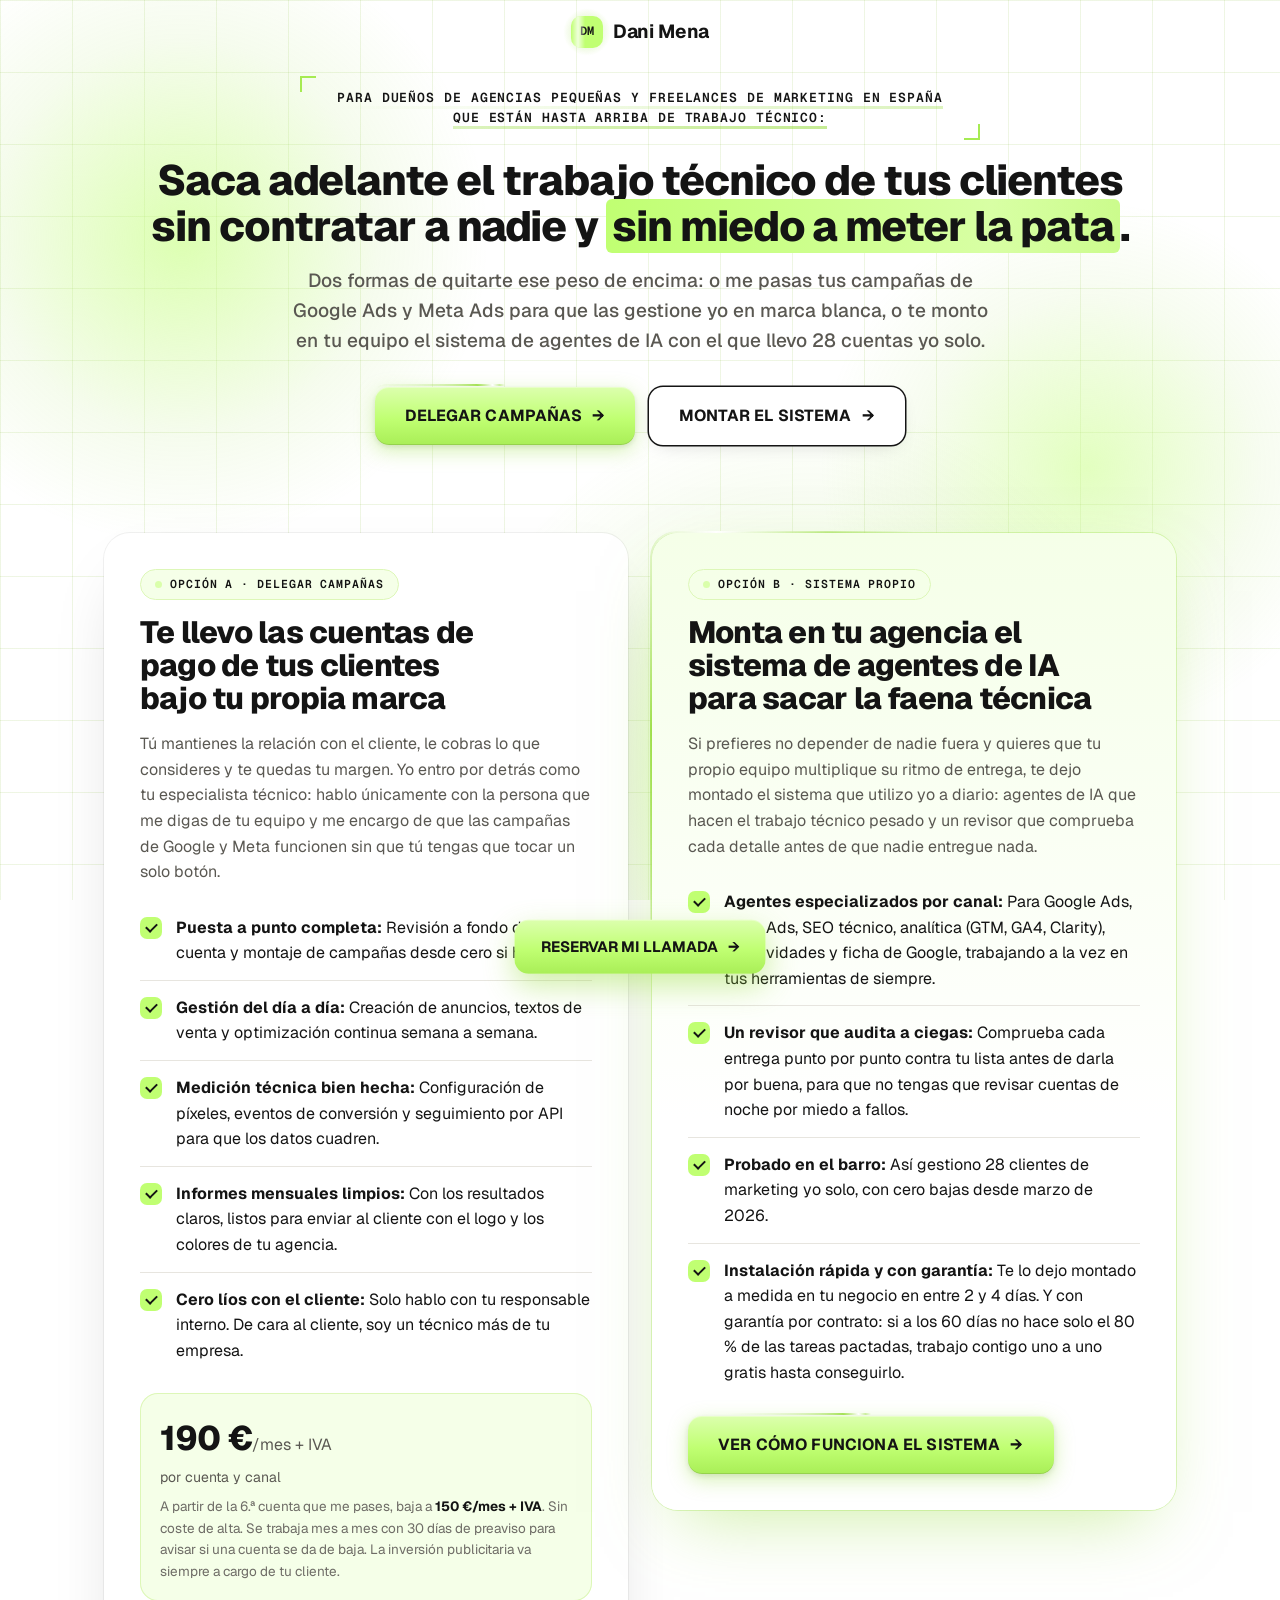
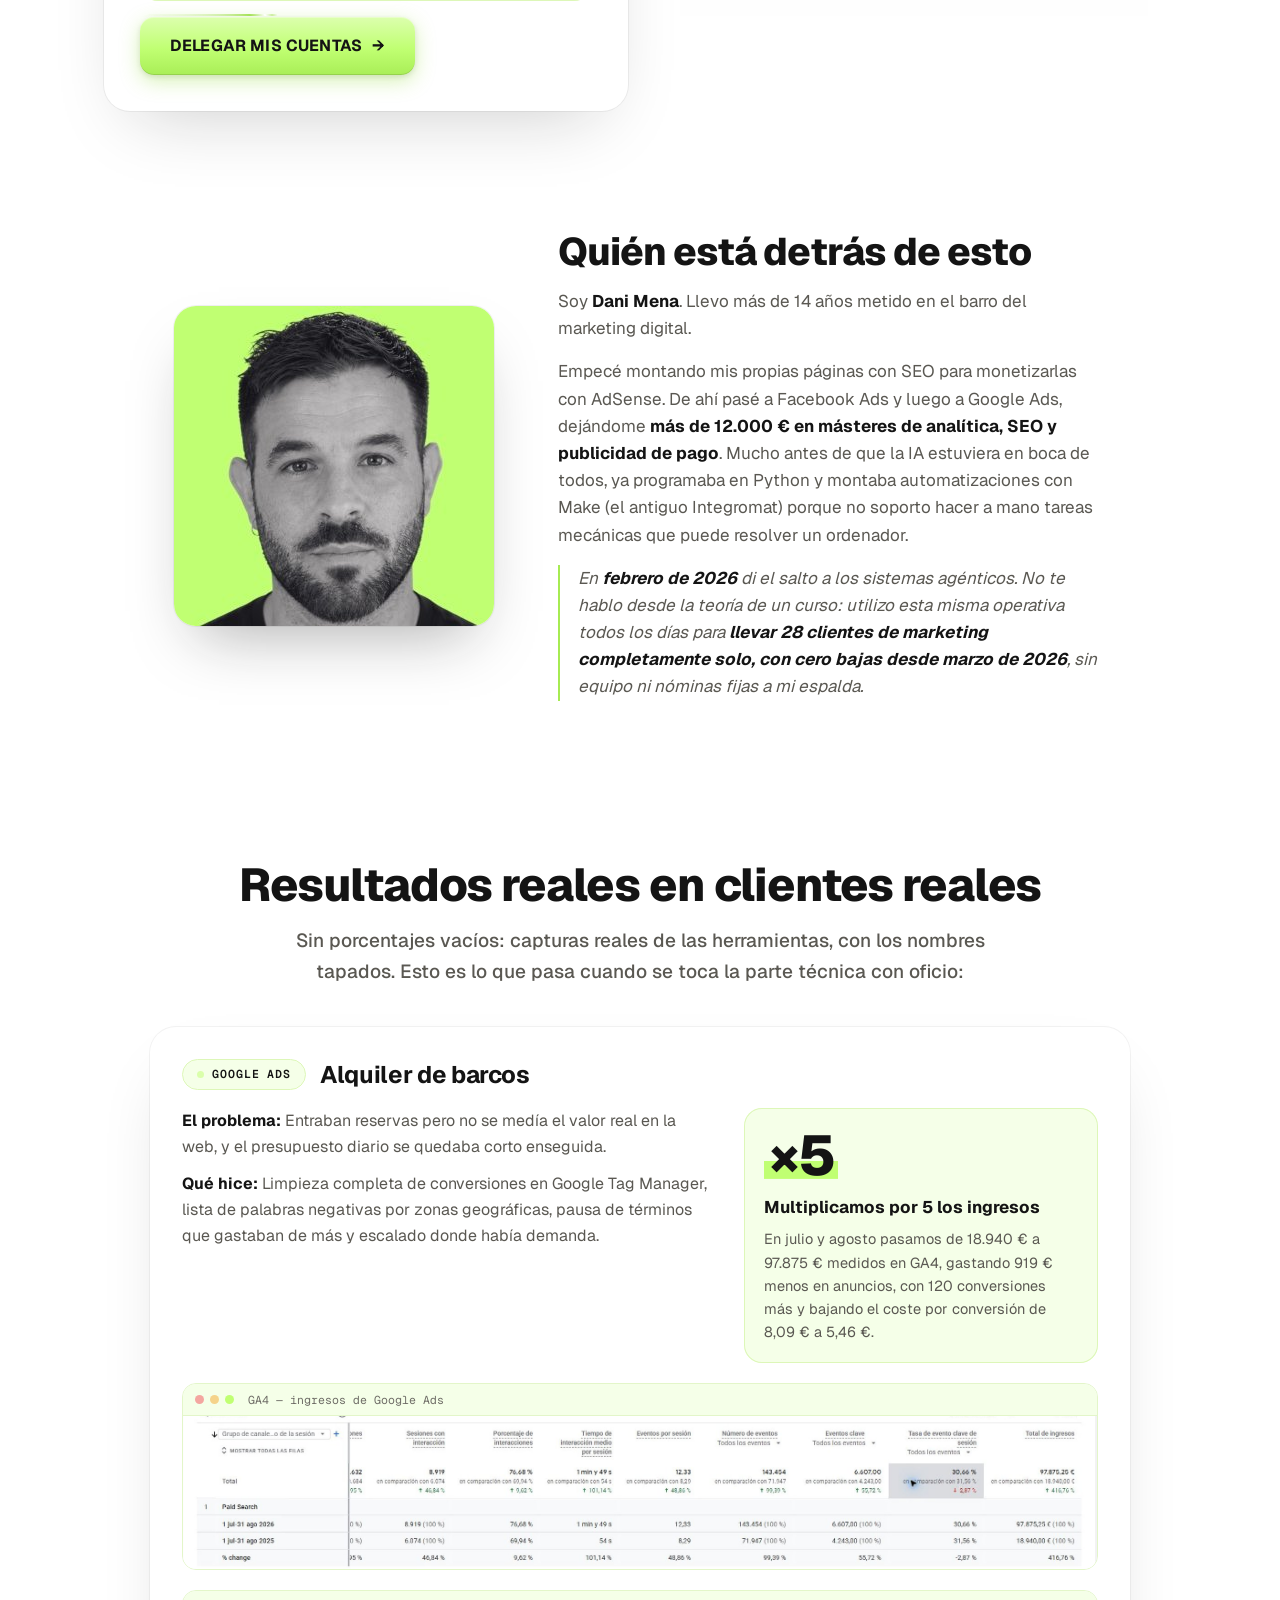
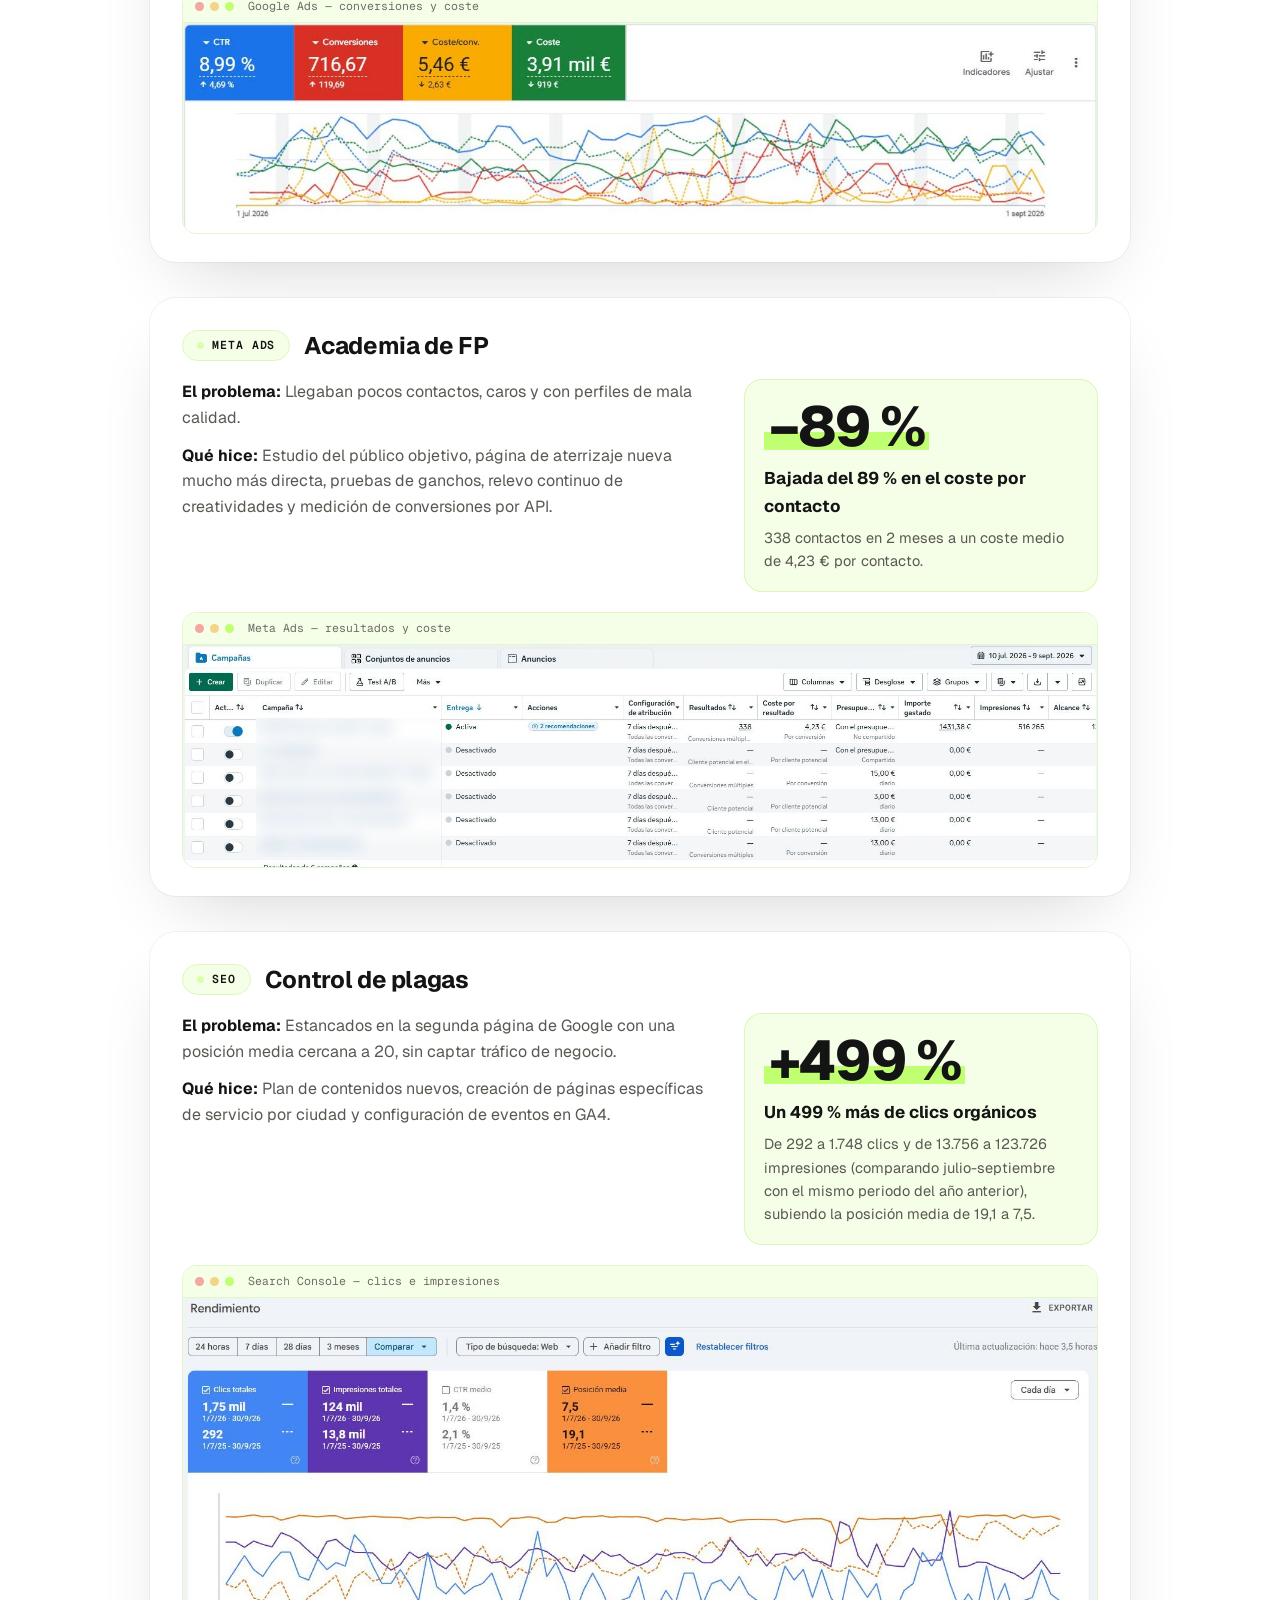
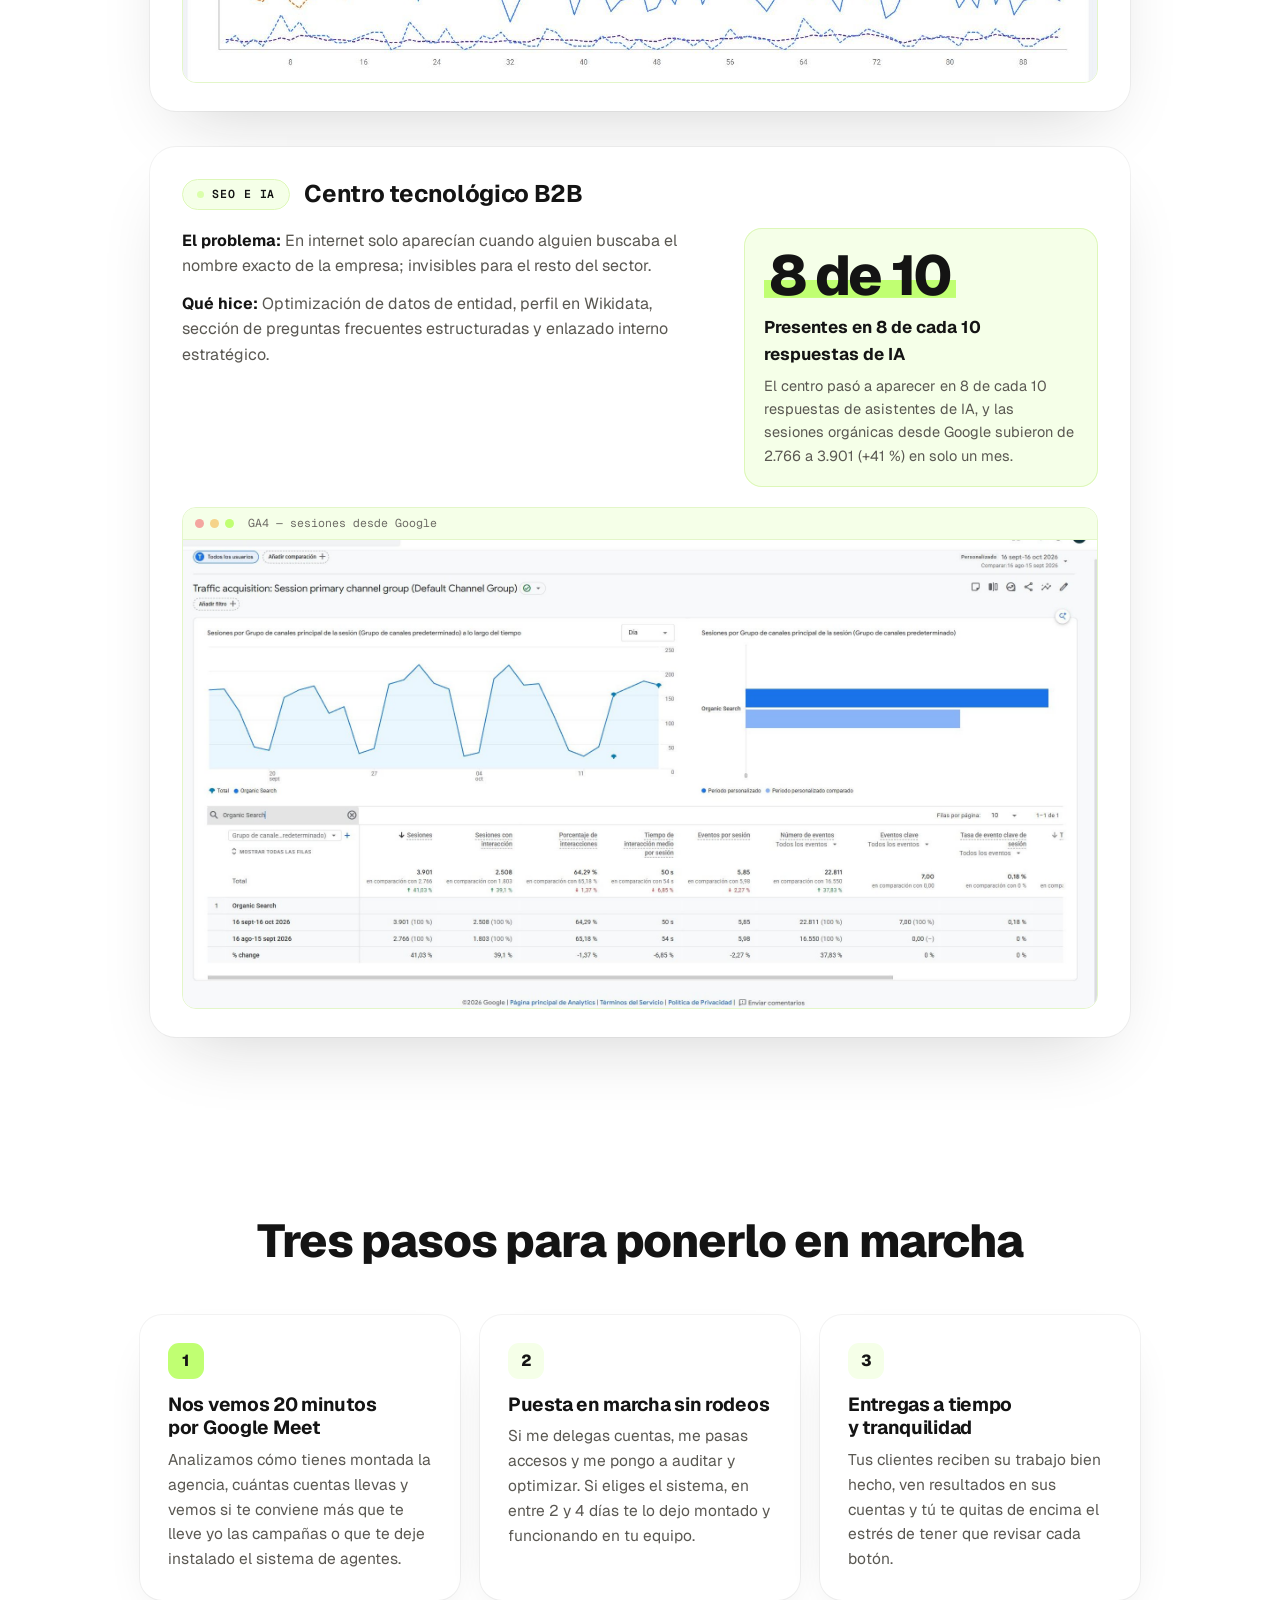
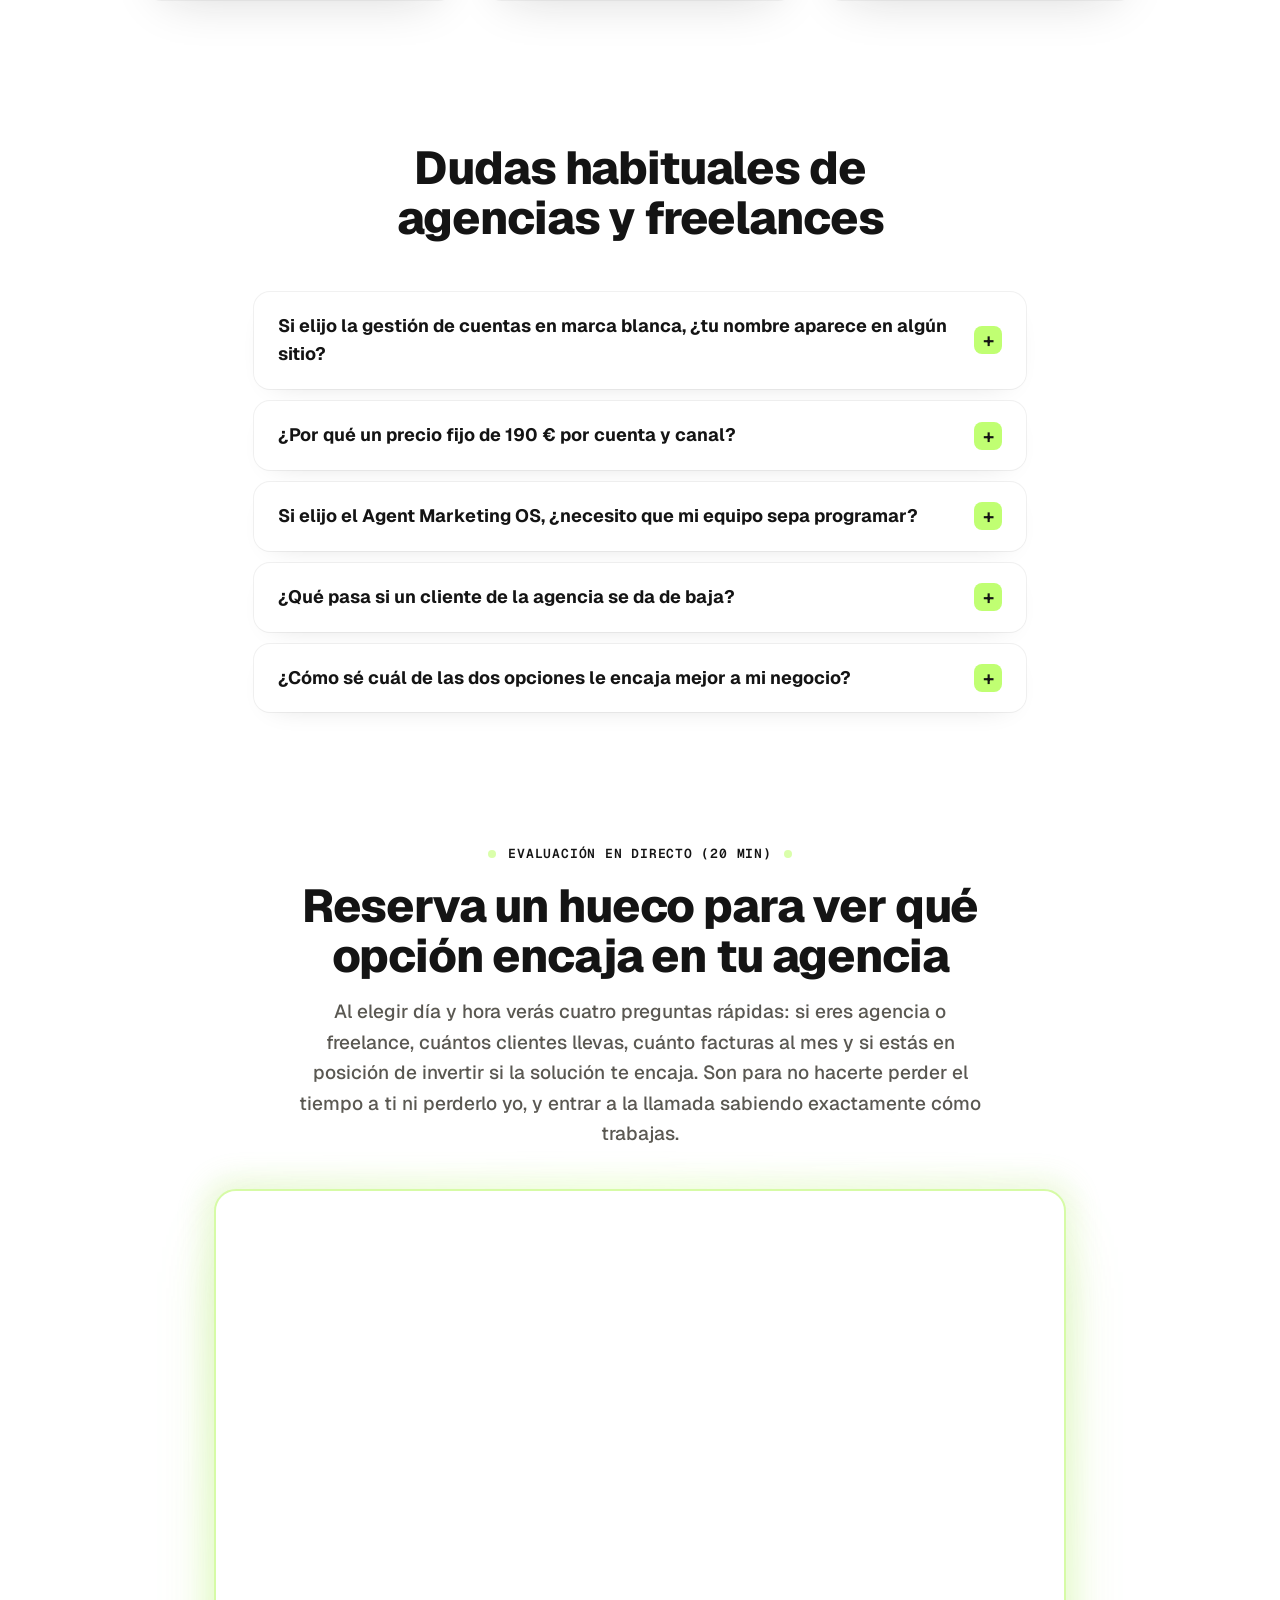
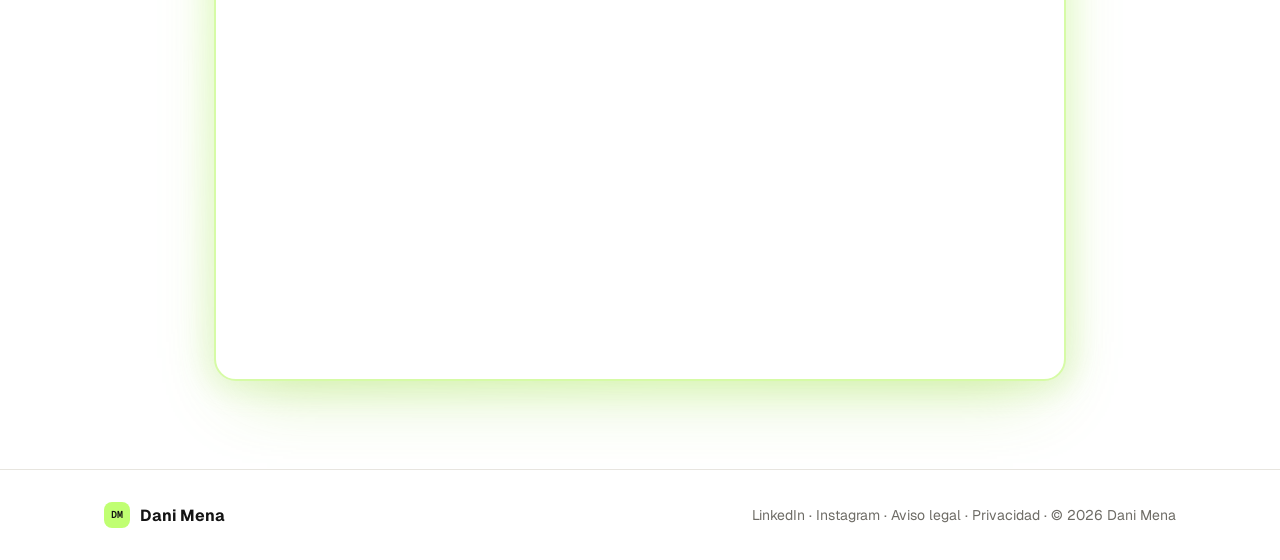
==== index.html @ 94364a0f "Web de danimena.com: home, página del VSL del Agent Marketing OS y gracias Co-Authored-By: Claude Op" ====
<!doctype html>
<html lang="es" class="no-js">
<head>
<meta charset="utf-8">
<meta name="viewport" content="width=device-width, initial-scale=1">
<title>Dani Mena · Google Ads, Meta Ads y agentes de IA para agencias</title>
<meta name="description" content="Saca adelante el trabajo técnico de tus clientes sin contratar a nadie y sin miedo a meter la pata.">
<meta name="theme-color" content="#FFFFFF">
<link rel="preconnect" href="https://fonts.googleapis.com">
<link rel="preconnect" href="https://fonts.gstatic.com" crossorigin>
<link href="https://fonts.googleapis.com/css2?family=Geist:wght@400;500;600;700;800&family=Geist+Mono:wght@500;600&display=swap" rel="stylesheet">
<!-- PÍXEL DE META (paso 9): pegar aquí el código base del píxel. Evento en esta página: PageView. -->
<link rel="stylesheet" href="/estilo.css?v=8">
</head>
<body>
<div class="ambient" aria-hidden="true"><div class="grid-bg"></div><div class="orb orb-a"></div><div class="orb orb-b"></div><div class="orb orb-c"></div></div>

<header class="top">
  <div class="wrap"><span class="logo"><span class="logo-mark" aria-hidden="true"><span class="halo"></span>DM<span class="shine"></span></span>Dani Mena</span></div>
</header>

<main>
  <!-- Copy del cuaderno DAbreu (11/11/2026, voz de Abreu). Casos ajustados a las cifras y hechos reales. Ver Freelance/Web danimena.com y correo frío. -->
  <section class="hero">
    <div class="wrap center">
      <p class="badge-label"><span>Para dueños de agencias pequeñas y freelances de marketing en España que están hasta arriba de trabajo técnico:</span></p>
      <h1>Saca adelante el trabajo técnico de tus clientes sin contratar a nadie y <em>sin miedo a meter la pata</em>.</h1>
      <p class="lead">Dos formas de quitarte ese peso de encima: o me pasas tus campañas de Google Ads y Meta Ads para que las gestione yo en marca blanca, o te monto en tu equipo el sistema de agentes de IA con el que llevo 28 cuentas yo solo.</p>
      <div class="hero-btns">
        <a class="btn" id="cta-hero" href="#cuentas"><span class="running-light" aria-hidden="true"></span>DELEGAR CAMPAÑAS <span class="arrow" aria-hidden="true">→</span></a>
        <a class="btn btn-ghost" href="#sistema">MONTAR EL SISTEMA <span class="arrow" aria-hidden="true">→</span></a>
      </div>
    </div>
  </section>

  <section class="offers">
    <div class="wrap offers-grid">
      <article class="offer rv" id="cuentas">
        <p class="phase"><i aria-hidden="true"></i>Opción A · Delegar campañas</p>
        <h2>Te llevo las cuentas de pago de tus clientes bajo tu propia marca</h2>
        <p class="offer-p">Tú mantienes la relación con el cliente, le cobras lo que consideres y te quedas tu margen. Yo entro por detrás como tu especialista técnico: hablo únicamente con la persona que me digas de tu equipo y me encargo de que las campañas de Google y Meta funcionen sin que tú tengas que tocar un solo botón.</p>
        <ul class="fit-list yes offer-list">
          <li><b>Puesta a punto completa:</b> Revisión a fondo de la cuenta y montaje de campañas desde cero si hace falta.</li>
          <li><b>Gestión del día a día:</b> Creación de anuncios, textos de venta y optimización continua semana a semana.</li>
          <li><b>Medición técnica bien hecha:</b> Configuración de píxeles, eventos de conversión y seguimiento por API para que los datos cuadren.</li>
          <li><b>Informes mensuales limpios:</b> Con los resultados claros, listos para enviar al cliente con el logo y los colores de tu agencia.</li>
          <li><b>Cero líos con el cliente:</b> Solo hablo con tu responsable interno. De cara al cliente, soy un técnico más de tu empresa.</li>
        </ul>
        <div class="price">
          <p class="price-main"><b>190 €</b>/mes + IVA <span>por cuenta y canal</span></p>
          <p class="price-small">A partir de la 6.ª cuenta que me pases, baja a <b>150 €/mes + IVA</b>. Sin coste de alta. Se trabaja mes a mes con 30 días de preaviso para avisar si una cuenta se da de baja. La inversión publicitaria va siempre a cargo de tu cliente.</p>
        </div>
        <a class="btn" href="#reservar"><span class="running-light" aria-hidden="true"></span>DELEGAR MIS CUENTAS <span class="arrow" aria-hidden="true">→</span></a>
      </article>

      <article class="offer offer-b rv" id="sistema">
        <span class="running-light" aria-hidden="true"></span>
        <p class="phase"><i aria-hidden="true"></i>Opción B · Sistema propio</p>
        <h2>Monta en tu agencia el sistema de agentes de IA para sacar la faena técnica</h2>
        <p class="offer-p">Si prefieres no depender de nadie fuera y quieres que tu propio equipo multiplique su ritmo de entrega, te dejo montado el sistema que utilizo yo a diario: agentes de IA que hacen el trabajo técnico pesado y un revisor que comprueba cada detalle antes de que nadie entregue nada.</p>
        <ul class="fit-list yes offer-list">
          <li><b>Agentes especializados por canal:</b> Para Google Ads, Meta Ads, SEO técnico, analítica (GTM, GA4, Clarity), creatividades y ficha de Google, trabajando a la vez en tus herramientas de siempre.</li>
          <li><b>Un revisor que audita a ciegas:</b> Comprueba cada entrega punto por punto contra tu lista antes de darla por buena, para que no tengas que revisar cuentas de noche por miedo a fallos.</li>
          <li><b>Probado en el barro:</b> Así gestiono 28 clientes de marketing yo solo, con cero bajas desde marzo de 2026.</li>
          <li><b>Instalación rápida y con garantía:</b> Te lo dejo montado a medida en tu negocio en entre 2 y 4 días. Y con garantía por contrato: si a los 60 días no hace solo el 80 % de las tareas pactadas, trabajo contigo uno a uno gratis hasta conseguirlo.</li>
        </ul>
        <a class="btn" href="/agent-marketing-os"><span class="running-light" aria-hidden="true"></span>VER CÓMO FUNCIONA EL SISTEMA <span class="arrow" aria-hidden="true">→</span></a>
      </article>
    </div>
  </section>

  <section class="about">
    <div class="wrap about-grid">
      <figure class="about-photo rv"><img src="/dani.jpg" width="320" height="320" loading="lazy" alt="Dani Mena"></figure>
      <div class="about-text rv">
        <h2>Quién está detrás de esto</h2>
        <p>Soy <strong>Dani Mena</strong>. Llevo más de 14 años metido en el barro del marketing digital.</p>
        <p>Empecé montando mis propias páginas con SEO para monetizarlas con AdSense. De ahí pasé a Facebook Ads y luego a Google Ads, dejándome <strong>más de 12.000 € en másteres de analítica, SEO y publicidad de pago</strong>. Mucho antes de que la IA estuviera en boca de todos, ya programaba en Python y montaba automatizaciones con Make (el antiguo Integromat) porque no soporto hacer a mano tareas mecánicas que puede resolver un ordenador.</p>
        <p class="quote">En <strong>febrero de 2026</strong> di el salto a los sistemas agénticos. No te hablo desde la teoría de un curso: utilizo esta misma operativa todos los días para <strong>llevar 28 clientes de marketing completamente solo, con cero bajas desde marzo de 2026</strong>, sin equipo ni nóminas fijas a mi espalda.</p>
      </div>
    </div>
  </section>

  <!-- Capturas reales de las herramientas, con los nombres de los clientes tapados. -->
  <section class="cases">
    <div class="wrap">
      <div class="center rv">
        <h2>Resultados reales en clientes reales</h2>
        <p class="lead">Sin porcentajes vacíos: capturas reales de las herramientas, con los nombres tapados. Esto es lo que pasa cuando se toca la parte técnica con oficio:</p>
      </div>

      <article class="case rv">
        <div class="case-head">
          <p class="phase"><i aria-hidden="true"></i>Google Ads</p>
          <h3>Alquiler de barcos</h3>
        </div>
        <div class="case-body">
          <div class="case-text">
            <p><b>El problema:</b> Entraban reservas pero no se medía el valor real en la web, y el presupuesto diario se quedaba corto enseguida.</p>
            <p><b>Qué hice:</b> Limpieza completa de conversiones en Google Tag Manager, lista de palabras negativas por zonas geográficas, pausa de términos que gastaban de más y escalado donde había demanda.</p>
          </div>
          <div class="case-result">
            <p class="case-big">×5</p>
            <p class="case-label">Multiplicamos por 5 los ingresos</p>
            <p class="case-data">En julio y agosto pasamos de 18.940 € a 97.875 € medidos en GA4, gastando 919 € menos en anuncios, con 120 conversiones más y bajando el coste por conversión de 8,09 € a 5,46 €.</p>
          </div>
        </div>
        <a class="shot case-shot" href="/capturas/barcos-ga4.jpg" target="_blank" rel="noopener"><div class="shot-bar" aria-hidden="true"><i></i><i></i><i></i><span>GA4 — ingresos de Google Ads</span></div><img src="/capturas/barcos-ga4.jpg" width="2002" height="335" loading="lazy" alt="GA4: ingresos de Google Ads de julio y agosto, de 18.940 € a 97.875 €"></a>
        <a class="shot case-shot" href="/capturas/barcos-ads.jpg" target="_blank" rel="noopener"><div class="shot-bar" aria-hidden="true"><i></i><i></i><i></i><span>Google Ads — conversiones y coste</span></div><img src="/capturas/barcos-ads.jpg" width="1500" height="345" loading="lazy" alt="Google Ads: conversiones y coste por conversión frente al año anterior"></a>
      </article>

      <article class="case rv">
        <div class="case-head">
          <p class="phase"><i aria-hidden="true"></i>Meta Ads</p>
          <h3>Academia de FP</h3>
        </div>
        <div class="case-body">
          <div class="case-text">
            <p><b>El problema:</b> Llegaban pocos contactos, caros y con perfiles de mala calidad.</p>
            <p><b>Qué hice:</b> Estudio del público objetivo, página de aterrizaje nueva mucho más directa, pruebas de ganchos, relevo continuo de creatividades y medición de conversiones por API.</p>
          </div>
          <div class="case-result">
            <p class="case-big">−89 %</p>
            <p class="case-label">Bajada del 89 % en el coste por contacto</p>
            <p class="case-data">338 contactos en 2 meses a un coste medio de 4,23 € por contacto.</p>
          </div>
        </div>
        <a class="shot case-shot" href="/capturas/escola-meta.jpg" target="_blank" rel="noopener"><div class="shot-bar" aria-hidden="true"><i></i><i></i><i></i><span>Meta Ads — resultados y coste</span></div><img src="/capturas/escola-meta.jpg" width="1810" height="440" loading="lazy" alt="Meta Ads: 338 resultados a 4,23 € cada uno"></a>
      </article>

      <article class="case rv">
        <div class="case-head">
          <p class="phase"><i aria-hidden="true"></i>SEO</p>
          <h3>Control de plagas</h3>
        </div>
        <div class="case-body">
          <div class="case-text">
            <p><b>El problema:</b> Estancados en la segunda página de Google con una posición media cercana a 20, sin captar tráfico de negocio.</p>
            <p><b>Qué hice:</b> Plan de contenidos nuevos, creación de páginas específicas de servicio por ciudad y configuración de eventos en GA4.</p>
          </div>
          <div class="case-result">
            <p class="case-big">+499 %</p>
            <p class="case-label">Un 499 % más de clics orgánicos</p>
            <p class="case-data">De 292 a 1.748 clics y de 13.756 a 123.726 impresiones (comparando julio-septiembre con el mismo periodo del año anterior), subiendo la posición media de 19,1 a 7,5.</p>
          </div>
        </div>
        <a class="shot case-shot" href="/capturas/plagas-gsc.jpg" target="_blank" rel="noopener"><div class="shot-bar" aria-hidden="true"><i></i><i></i><i></i><span>Search Console — clics e impresiones</span></div><img src="/capturas/plagas-gsc.jpg" width="1525" height="640" loading="lazy" alt="Search Console: clics e impresiones de julio a septiembre frente al año anterior"></a>
      </article>

      <article class="case rv">
        <div class="case-head">
          <p class="phase"><i aria-hidden="true"></i>SEO e IA</p>
          <h3>Centro tecnológico B2B</h3>
        </div>
        <div class="case-body">
          <div class="case-text">
            <p><b>El problema:</b> En internet solo aparecían cuando alguien buscaba el nombre exacto de la empresa; invisibles para el resto del sector.</p>
            <p><b>Qué hice:</b> Optimización de datos de entidad, perfil en Wikidata, sección de preguntas frecuentes estructuradas y enlazado interno estratégico.</p>
          </div>
          <div class="case-result">
            <p class="case-big">8 de 10</p>
            <p class="case-label">Presentes en 8 de cada 10 respuestas de IA</p>
            <p class="case-data">El centro pasó a aparecer en 8 de cada 10 respuestas de asistentes de IA, y las sesiones orgánicas desde Google subieron de 2.766 a 3.901 (+41 %) en solo un mes.</p>
          </div>
        </div>
        <a class="shot case-shot" href="/capturas/centro-ga4.jpg" target="_blank" rel="noopener"><div class="shot-bar" aria-hidden="true"><i></i><i></i><i></i><span>GA4 — sesiones desde Google</span></div><img src="/capturas/centro-ga4.jpg" width="2070" height="1060" loading="lazy" alt="GA4: sesiones desde Google de 2.766 a 3.901"></a>
      </article>
    </div>
  </section>

  <section class="how">
    <div class="wrap">
      <h2 class="section-title center-text rv">Tres pasos para ponerlo en marcha</h2>
      <ol class="how-steps">
        <li class="rv"><span class="path-n">1</span><h3>Nos vemos 20 minutos por Google Meet</h3><p>Analizamos cómo tienes montada la agencia, cuántas cuentas llevas y vemos si te conviene más que te lleve yo las campañas o que te deje instalado el sistema de agentes.</p></li>
        <li class="rv"><span class="path-n">2</span><h3>Puesta en marcha sin rodeos</h3><p>Si me delegas cuentas, me pasas accesos y me pongo a auditar y optimizar. Si eliges el sistema, en entre 2 y 4 días te lo dejo montado y funcionando en tu equipo.</p></li>
        <li class="rv"><span class="path-n">3</span><h3>Entregas a tiempo y tranquilidad</h3><p>Tus clientes reciben su trabajo bien hecho, ven resultados en sus cuentas y tú te quitas de encima el estrés de tener que revisar cada botón.</p></li>
      </ol>
    </div>
  </section>

  <section class="faq-zone">
    <div class="wrap narrow">
      <h2 class="section-title center-text rv">Dudas habituales de agencias y freelances</h2>
      <div class="faq">
        <details>
          <summary>Si elijo la gestión de cuentas en marca blanca, ¿tu nombre aparece en algún sitio?</summary>
          <p>Para nada. Trabajo de forma invisible: las plantillas van con tu marca y solo hablo con tu responsable de proyectos. De cara a tu cliente, soy un especialista técnico más de tu plantilla.</p>
        </details>
        <details>
          <summary>¿Por qué un precio fijo de 190 € por cuenta y canal?</summary>
          <p>Porque te permite meter tu margen por encima (cobrarle a tu cliente 400 €, 600 € o lo que consideres) y ganar dinero limpio todos los meses sin asumir sueldos fijos, despidos ni bajas si el cliente se marcha.</p>
        </details>
        <details>
          <summary>Si elijo el Agent Marketing OS, ¿necesito que mi equipo sepa programar?</summary>
          <p>No. La instalación te la hago yo personalmente en entre 2 y 4 días laborables. Se conecta a tu Notion, ClickUp o Trello de siempre para que tu equipo trabaje como lo hace hoy, pero con agentes sacando faena técnica en paralelo.</p>
        </details>
        <details>
          <summary>¿Qué pasa si un cliente de la agencia se da de baja?</summary>
          <p>En la gestión de cuentas trabajamos mes a mes con 30 días de preaviso. Si un cliente frena su servicio, me avisas con ese margen y al mes siguiente no se te cobra esa cuenta. Sin permanencias forzadas.</p>
        </details>
        <details>
          <summary>¿Cómo sé cuál de las dos opciones le encaja mejor a mi negocio?</summary>
          <p>Lo vemos en la llamada de 20 minutos. Si estás saturado de las campañas de pago y quieres olvidarte por completo de Meta y Google Ads, te llevo las cuentas. Si tienes equipo y quieres que saquen mucho más trabajo técnico en todos los canales sin meter más personal, te montamos el sistema.</p>
        </details>
      </div>
    </div>
  </section>

  <section class="booking" id="reservar">
    <div class="wrap center">
      <p class="dot-label"><i aria-hidden="true"></i>Evaluación en directo (20 min)<i aria-hidden="true"></i></p>
      <h2>Reserva un hueco para ver qué opción encaja en tu agencia</h2>
      <p class="lead">Al elegir día y hora verás cuatro preguntas rápidas: si eres agencia o freelance, cuántos clientes llevas, cuánto facturas al mes y si estás en posición de invertir si la solución te encaja. Son para no hacerte perder el tiempo a ti ni perderlo yo, y entrar a la llamada sabiendo exactamente cómo trabajas.</p>
    </div>
    <div class="wrap calendar-wrap">
      <div class="calendar">
        <span class="breathe" aria-hidden="true"></span>
        <!-- Mismo calendario de GHL que la página del VSL (con las 4 preguntas). Al reservar redirige a /gracias. -->
        <iframe src="https://api.leadconnectorhq.com/widget/booking/ZcVyaI528VgJ1xQrp3EO" style="width:100%;border:none;overflow:hidden;min-height:760px" scrolling="no" id="ZcVyaI528VgJ1xQrp3EO_home" title="Reservar llamada de evaluación"></iframe>
      </div>
    </div>
  </section>
</main>

<a class="sticky-cta" id="sticky-cta" href="#reservar" aria-hidden="true" tabindex="-1">RESERVAR MI LLAMADA <span class="arrow" aria-hidden="true">→</span></a>

<footer>
  <div class="wrap">
    <span class="logo small"><span class="logo-mark" aria-hidden="true">DM</span>Dani Mena</span>
    <span><a href="https://www.linkedin.com/in/daniel-mena-cordoba-15b6b1224/" target="_blank" rel="noopener">LinkedIn</a> · <a href="https://www.instagram.com/danimen___/" target="_blank" rel="noopener">Instagram</a> · <a href="/aviso-legal.html">Aviso legal</a> · <a href="/privacidad.html">Privacidad</a> · © 2026 Dani Mena</span>
  </div>
</footer>

<script src="https://link.msgsndr.com/js/form_embed.js" type="text/javascript"></script>
<script src="/movimiento.js?v=3"></script>
</body>
</html>
---- estilo.css ----
:root{
  --bg:#FFFFFF; --ink:#141414; --muted:#5A5852; --soft:#6E6C66; --line:#E7E5DF;
  --green:#C0FF72; --green-d:#141414; --green-l:#DAFFAB; --g-mid:#A6EB52; --g-pale:#E4FFC4; --tint:#F5FFE8;
  --max:1120px;
}
@property --rl-angle{syntax:'<angle>';inherits:false;initial-value:0deg}
*{box-sizing:border-box}
html{scroll-behavior:smooth;accent-color:var(--ink)}
body{margin:0;background:var(--bg);color:var(--ink);font-family:'Geist',-apple-system,BlinkMacSystemFont,system-ui,sans-serif;font-size:17px;line-height:1.6;-webkit-font-smoothing:antialiased;overflow-x:hidden}
a{color:inherit}
img{max-width:100%}
::selection{background:var(--g-pale);color:var(--ink)}
:focus-visible{outline:3px solid var(--ink);outline-offset:3px}
.wrap{max-width:var(--max);margin:0 auto;padding:0 24px;position:relative}
.narrow{max-width:820px}
.center{display:flex;flex-direction:column;align-items:center;text-align:center}
.center-text{text-align:center}
h1,h2,h3{margin:0;font-weight:800;letter-spacing:-.025em;line-height:1.08;text-wrap:balance;color:var(--ink)}
h1{font-size:clamp(30px,3.3vw,46px);max-width:1200px}
h2{font-size:clamp(28px,3.6vw,48px)}
h3{font-size:22px;font-weight:700;letter-spacing:-.015em;line-height:1.25}
p{margin:0}
.lead{font-size:clamp(17px,1.6vw,19px);color:var(--muted);margin-top:16px;max-width:700px;font-weight:500}
main{position:relative;z-index:1}

/* Fondo vivo: cuadrícula que respira + tres luces que se desplazan */
.ambient{position:fixed;inset:0;z-index:0;pointer-events:none;overflow:hidden}
.grid-bg{position:absolute;inset:0;background-image:linear-gradient(rgba(120,180,30,.12) 1px,transparent 1px),linear-gradient(90deg,rgba(120,180,30,.12) 1px,transparent 1px);background-size:72px 72px;animation:grid-pulse 8s ease-in-out infinite}
.orb{position:absolute;border-radius:50%}
.orb-a{width:620px;height:620px;top:-8%;left:-10%;background:radial-gradient(circle,rgba(192,255,114,.55) 0%,rgba(150,220,60,.09) 45%,transparent 70%);animation:drift-a 28s ease-in-out infinite}
.orb-b{width:540px;height:540px;top:22%;right:-6%;background:radial-gradient(circle,rgba(192,255,114,.45) 0%,rgba(150,220,60,.08) 45%,transparent 70%);animation:drift-b 34s ease-in-out infinite}
.orb-c{width:720px;height:720px;bottom:-25%;left:35%;background:radial-gradient(circle,rgba(192,255,114,.5) 0%,rgba(150,220,60,.09) 45%,transparent 72%);animation:drift-c 40s ease-in-out infinite}
@keyframes grid-pulse{0%,100%{opacity:1}50%{opacity:.55}}
@keyframes drift-a{0%,100%{opacity:.75;transform:translate(0) scale(1)}33%{opacity:.95;transform:translate(80px,60px) scale(1.08)}66%{opacity:.65;transform:translate(-40px,120px) scale(.95)}}
@keyframes drift-b{0%,100%{opacity:.7;transform:translate(0) scale(1)}40%{opacity:.95;transform:translate(-100px,90px) scale(1.12)}75%{opacity:.6;transform:translate(60px,-50px) scale(.92)}}
@keyframes drift-c{0%,100%{opacity:.6;transform:translate(0) scale(1)}30%{opacity:.85;transform:translate(-120px,-80px) scale(1.1)}70%{opacity:.55;transform:translate(140px,-40px) scale(.95)}}

/* Cabecera y logo con halo, flotación y destello */
.top{position:relative;z-index:2}
.top .wrap{min-height:64px;display:flex;align-items:center;justify-content:center}
.logo{display:inline-flex;align-items:center;gap:10px;font-weight:700;font-size:19px;letter-spacing:-.01em}
.logo-mark{position:relative;overflow:visible;width:32px;height:32px;border-radius:10px;background:var(--green);color:var(--ink);font-family:'Geist Mono',monospace;font-size:12px;font-weight:600;display:inline-flex;align-items:center;justify-content:center;animation:logo-float 4s ease-in-out infinite}
.logo-mark .halo{position:absolute;inset:-8px;border-radius:14px;background:radial-gradient(circle,rgba(150,220,60,.45),transparent 70%);z-index:-1;animation:logo-halo 3.2s ease-in-out infinite}
.logo-mark .shine{position:absolute;inset:0;border-radius:inherit;overflow:hidden}
.logo-mark .shine::after{content:'';position:absolute;top:0;bottom:0;width:45%;background:linear-gradient(90deg,transparent,rgba(255,255,255,.75),transparent);animation:logo-shimmer 5s ease-in-out infinite}
@keyframes logo-float{0%,100%{transform:translateY(0)}50%{transform:translateY(-2px)}}
@keyframes logo-halo{0%,100%{opacity:.55;transform:scale(.92)}50%{opacity:1;transform:scale(1.08)}}
@keyframes logo-shimmer{0%{opacity:0;transform:translate(-120%) skew(-12deg)}10%{opacity:1}40%{opacity:0;transform:translate(260%) skew(-12deg)}100%{opacity:0}}
.logo.small .logo-mark{animation:none;width:26px;height:26px;font-size:10px;border-radius:8px}

/* Etiqueta entre esquinas con subrayado que brilla */
.badge-label{position:relative;margin:4px 0 18px;padding:12px 26px;font-family:'Geist Mono',monospace;font-size:13px;font-weight:600;letter-spacing:.07em;text-transform:uppercase;line-height:1.55;max-width:680px}
.badge-label::before,.badge-label::after{content:'';position:absolute;width:14px;height:14px;border:2px solid var(--g-mid)}
.badge-label::before{left:0;top:0;border-right:0;border-bottom:0}
.badge-label::after{right:0;bottom:0;border-left:0;border-top:0}
.badge-label span{background:linear-gradient(90deg,rgba(150,220,60,.0),rgba(150,220,60,.55),rgba(150,220,60,0)) no-repeat 0 100%/200% 3px;padding-bottom:3px;animation:badge-underline 3.5s ease-in-out infinite}
@keyframes badge-underline{0%,100%{background-position:100% 100%}50%{background-position:0 100%}}
.dot-label{display:inline-flex;align-items:center;gap:12px;font-family:'Geist Mono',monospace;font-size:13px;font-weight:600;letter-spacing:.06em;text-transform:uppercase;margin-bottom:18px;max-width:720px;line-height:1.5}
.dot-label i{flex:none;width:8px;height:8px;border-radius:50%;background:var(--green-l);box-shadow:0 0 0 0 rgba(150,220,60,.6);animation:ping 2s ease-out infinite}

/* Titular: el verde se desplaza */
em{font-style:normal;color:var(--ink);padding:0 .14em;border-radius:6px;box-decoration-break:clone;-webkit-box-decoration-break:clone;background:linear-gradient(90deg,#C0FF72,#D8FFA4,#B2F65E,#D8FFA4,#C0FF72) 0 50%/300% 100%;animation:headline-pan 8s ease-in-out infinite}
@keyframes headline-pan{0%,100%{background-position:0% 50%}50%{background-position:100% 50%}}

/* Luz que recorre el borde */
.running-light{position:absolute;inset:-2px;border-radius:inherit;pointer-events:none;padding:2px;
  background:conic-gradient(from var(--rl-angle) at 50% 50%,transparent 0deg,transparent 282deg,rgba(150,220,60,.85) 318deg,rgba(255,255,255,.98) 338deg,rgba(150,220,60,.45) 350deg,transparent 360deg);
  -webkit-mask:linear-gradient(#000 0 0) content-box,linear-gradient(#000 0 0);-webkit-mask-composite:xor;mask:linear-gradient(#000 0 0) content-box exclude,linear-gradient(#000 0 0);
  animation:rl-spin 4.5s linear infinite}
@keyframes rl-spin{to{--rl-angle:360deg}}
.breathe{position:absolute;inset:-14px;border-radius:30px;z-index:-1;pointer-events:none;background:linear-gradient(135deg,rgba(150,220,60,.55),rgba(192,255,114,.65) 25%,rgba(150,220,60,.45) 50%,rgba(192,255,114,.55) 75%,rgba(150,220,60,.55));filter:blur(14px);opacity:.5;animation:breathe 5s ease-in-out infinite}
@keyframes breathe{0%,100%{opacity:.45;filter:blur(12px)}50%{opacity:.75;filter:blur(18px) brightness(1.06)}}

/* Botón */
.btn{position:relative;display:inline-flex;align-items:center;justify-content:center;gap:10px;min-height:58px;padding:0 30px;border-radius:14px;font-weight:700;font-size:16px;letter-spacing:.01em;text-decoration:none;text-align:center;line-height:1.2;color:var(--ink);
  background:linear-gradient(180deg,#DCFFAE 0%,#C0FF72 55%,#A9EE57 100%);
  box-shadow:inset 0 1px 0 rgba(255,255,255,.32),inset 0 -1px 0 rgba(0,0,0,.12),0 6px 20px rgba(150,220,60,.38),0 2px 5px rgba(0,0,0,.1);
  transition:transform .15s ease,box-shadow .2s ease}
.btn:hover{transform:translateY(-2px);box-shadow:inset 0 1px 0 rgba(255,255,255,.32),inset 0 -1px 0 rgba(0,0,0,.12),0 12px 30px rgba(150,220,60,.48),0 2px 5px rgba(0,0,0,.1)}
.btn:active{transform:translateY(1px);transition-duration:80ms}
.btn .running-light{inset:-3px;padding:2px}
.arrow{transition:transform .2s ease}
.btn:hover .arrow{transform:translateX(3px)}

/* Portada */
.hero{padding:8px 0 48px}
.hero > .wrap.center{max-width:1260px}
.video-wrap{max-width:900px;margin-top:32px}
.video-frame{position:relative;border-radius:22px;padding:5px;background:linear-gradient(180deg,#DAFFAB,#B2F65E)}
.player{position:relative;aspect-ratio:16/9;background:#141414;border-radius:18px;overflow:hidden}
.player video{width:100%;height:100%;display:block;object-fit:cover;background:#141414}
.player-btn{position:absolute;inset:0;width:100%;border:0;background:transparent;cursor:pointer;display:flex;align-items:center;justify-content:center}
.play-icon{width:104px;height:66px;border-radius:14px;position:relative;background:rgba(192,255,114,.95);box-shadow:inset 0 1px 0 rgba(255,255,255,.35),0 10px 30px rgba(150,220,60,.45);transition:transform .15s ease}
.play-icon::after{content:'';position:absolute;left:44px;top:20px;border-style:solid;border-width:13px 0 13px 21px;border-color:transparent transparent transparent #141414}
.player-btn:hover .play-icon{transform:scale(1.06)}
.player-btn:focus-visible .play-icon{outline:3px solid #fff;outline-offset:4px}
.player.playing .player-btn .play-icon{opacity:0}
.player-wait{position:absolute;left:0;right:0;bottom:22px;text-align:center;color:#A8A69F;font-family:'Geist Mono',monospace;font-size:13px}
.player.ready .player-wait{display:none}
.player:not(.ready) .player-btn{cursor:default}
.player.small .play-icon{width:72px;height:48px;border-radius:12px}
.player.small .play-icon::after{left:30px;top:14px;border-width:10px 0 10px 16px}

/* Calendario */
.booking{padding:48px 0 88px}
.booking h2{max-width:820px}

.calendar-wrap{max-width:900px;margin-top:40px;display:flex;flex-direction:column;align-items:center}
.calendar{position:relative;width:100%;background:#fff;border-radius:22px;padding:10px;border:2px solid #D6FBA6;box-shadow:0 30px 70px -28px rgba(150,220,60,.45)}
.calendar .breathe{inset:-12px;opacity:.35}
.scarcity{margin-top:22px;display:inline-flex;align-items:center;gap:12px;max-width:760px;padding:12px 20px;border-radius:14px;background:#fff;font-size:15px;font-weight:600;color:var(--ink);box-shadow:0 0 0 1px rgba(150,220,60,.2),0 10px 30px -14px rgba(150,220,60,.35)}
.ping{flex:none;width:10px;height:10px;border-radius:50%;background:var(--green);animation:ping 2s ease-out infinite}
@keyframes ping{0%{box-shadow:0 0 0 0 rgba(150,220,60,.55)}80%,100%{box-shadow:0 0 0 10px rgba(150,220,60,0)}}

/* Quién soy (formato de caso, como los de la referencia) */
.about{padding:56px 0 88px}
.about-grid{display:grid;grid-template-columns:320px 1fr;gap:64px;align-items:center;max-width:980px}
.about-photo{margin:0;border-radius:22px;overflow:hidden;aspect-ratio:1/1;box-shadow:0 30px 60px -24px rgba(20,20,20,.35),0 0 0 1px rgba(20,20,20,.06)}
.about-photo img{width:100%;height:100%;object-fit:cover;display:block}
.about-text{display:flex;flex-direction:column;gap:16px}
.about-text h2{font-size:clamp(28px,3vw,40px)}
.about-text p{color:var(--muted)}
.about-text strong{color:var(--ink)}
.quote{padding-left:18px;border-left:2px solid var(--g-mid);font-style:italic}

/* Así funciona: tarjetas en zigzag unidas por flechas */
.features{padding:72px 0 64px}
.section-title{margin-bottom:48px}
.road{display:flex;flex-direction:column;align-items:center}
.feat{position:relative;width:100%;max-width:620px;background:linear-gradient(180deg,#fff,#FCFEF8);border-radius:24px;padding:36px 36px 0;overflow:hidden;box-shadow:0 0 0 1px rgba(20,20,20,.05),0 30px 70px -30px rgba(20,20,20,.22)}
.feat:nth-of-type(odd){align-self:flex-start;margin-left:8%}
.feat:nth-of-type(even){align-self:flex-end;margin-right:8%}
.big-n{position:absolute;right:22px;top:-18px;font-size:124px;font-weight:800;letter-spacing:-.06em;line-height:1;color:rgba(150,220,60,.07);pointer-events:none}
.phase{position:relative;display:inline-flex;align-items:center;gap:8px;padding:7px 14px;border-radius:999px;background:var(--tint);border:1px solid #DDF7B8;color:var(--ink);font-family:'Geist Mono',monospace;font-size:11.5px;font-weight:600;letter-spacing:.08em;text-transform:uppercase;line-height:1.3}
.phase i{flex:none;width:7px;height:7px;border-radius:50%;background:var(--green-l);animation:ping 2.2s ease-out infinite}
.feat h3{position:relative;margin-top:18px}
.feat-p{position:relative;margin-top:12px;color:var(--muted);font-size:16px}
.shot{position:relative;margin:26px 0 0;border-radius:14px 14px 0 0;overflow:hidden;background:#fff;border:1px solid #E3F6C9;border-bottom:0}
.shot-bar{display:flex;align-items:center;gap:6px;height:32px;padding:0 12px;background:var(--tint);border-bottom:1px solid #E3F6C9}
.shot-bar i{width:9px;height:9px;border-radius:50%;background:#F4A6A0}
.shot-bar i:nth-child(2){background:#F5D38A}
.shot-bar i:nth-child(3){background:#C0FF72}
.shot-bar span{margin-left:8px;font-family:'Geist Mono',monospace;font-size:11.5px;color:var(--soft)}
.shot img{display:block;width:100%;height:auto}
.link{width:120px;height:70px;fill:none;stroke:var(--g-mid);stroke-width:2;stroke-linecap:round;stroke-linejoin:round;margin:6px 0}
.link path:first-child{stroke-dasharray:4 5;animation:dash 1.6s linear infinite}
@keyframes dash{to{stroke-dashoffset:-18}}
.mid-cta{margin-top:56px}

/* Comparativa */
.compare{padding:72px 0}
.cmp{display:grid;grid-template-columns:1fr 1fr;gap:20px;max-width:1000px;margin:0 auto}
.cmp-col{position:relative;border-radius:24px;padding:32px}
.cmp-col h3{font-size:20px;margin-bottom:12px}
.cmp-col ul{list-style:none;margin:0;padding:0}
.cmp-col li{position:relative;padding:14px 0 14px 34px;font-size:16px}
.cmp-col li+li{border-top:1px solid var(--line)}
.cmp-col li::before{content:'';position:absolute;left:0;top:17px;width:22px;height:22px;border-radius:7px}
.cmp-col b{font-weight:700;color:var(--ink)}
.old{background:#F7F8FA;color:var(--soft);box-shadow:inset 0 0 0 1px #E8EBEF}
.old li::before{background:#FDE2E1}
.old li::after{content:'×';position:absolute;left:0;top:15px;width:22px;text-align:center;color:#DC2626;font-weight:700;font-size:16px}
.new{background:#fff;color:var(--muted);box-shadow:0 0 0 1px rgba(150,220,60,.25),0 30px 70px -28px rgba(150,220,60,.45)}
.new h3{color:var(--green-d)}
.new li::before{background:var(--green)}
.new li::after{content:'';position:absolute;left:8px;top:21px;width:5px;height:9px;border:solid #141414;border-width:0 2.5px 2.5px 0;transform:rotate(45deg)}

/* El cambio que viene */
.future{padding:72px 0}
.future-head{max-width:820px;margin:0 auto 40px}
.future-head .lead{margin-top:16px}
.future-head .lead strong{color:var(--ink)}
.future-kicker{margin-top:26px;font-family:'Geist Mono',monospace;font-size:13px;font-weight:600;letter-spacing:.07em;text-transform:uppercase}
.future-paths .cmp-col p{margin-top:10px;font-size:16px}
.future-paths .old p{color:var(--soft)}
.path-n{display:inline-flex;align-items:center;justify-content:center;width:36px;height:36px;border-radius:11px;margin-bottom:14px;font-weight:800;font-size:16px}
.new .path-n{background:var(--green);color:var(--ink)}
.old .path-n{background:#E8EBEF;color:var(--soft)}
.future-close{max-width:760px;margin:36px auto 0;font-size:18px;color:var(--muted)}
.future-close strong{color:var(--ink)}

/* Home: botones, ofertas, casos y pasos */
.hero-btns{display:flex;gap:14px;flex-wrap:wrap;justify-content:center;margin-top:30px}
.btn-ghost{background:#fff;color:var(--ink);box-shadow:0 0 0 1.5px var(--ink),0 6px 20px -10px rgba(20,20,20,.25)}
.btn-ghost:hover{box-shadow:0 0 0 1.5px var(--ink),0 12px 26px -10px rgba(20,20,20,.3)}
.offers{padding:40px 0 64px}
.offers-grid{display:grid;grid-template-columns:1fr 1fr;gap:24px;align-items:start}
.offer{position:relative;background:#fff;border-radius:26px;padding:36px;display:flex;flex-direction:column;align-items:flex-start;gap:16px;box-shadow:0 0 0 1px rgba(20,20,20,.06),0 30px 70px -30px rgba(20,20,20,.22);scroll-margin-top:24px}
.offer-b{background:linear-gradient(180deg,#F5FFE8,#fff 60%);box-shadow:0 0 0 1px rgba(150,220,60,.3),0 30px 70px -28px rgba(150,220,60,.5)}
.offer h2{font-size:clamp(24px,2.4vw,32px)}
.offer-p{color:var(--muted);font-size:16px}
.offer-list{width:100%}
.offer-list li{font-size:15.5px}
.offer-list b{color:var(--ink)}
.price{width:100%;border-radius:18px;padding:18px 20px;background:var(--tint);box-shadow:inset 0 0 0 1px #DDF7B8}
.price-main{font-size:16px;color:var(--muted)}
.price-main b{font-size:34px;font-weight:800;letter-spacing:-.03em;color:var(--ink)}
.price-main span{display:block;font-size:14px}
.price-small{margin-top:8px;font-size:13.5px;color:var(--soft)}
.price-small b{color:var(--ink)}
.cases{padding:72px 0}
.cases .lead{margin-bottom:40px}
.case{max-width:980px;margin:0 auto 36px;background:#fff;border-radius:26px;padding:32px 32px 28px;box-shadow:0 0 0 1px rgba(20,20,20,.05),0 30px 70px -30px rgba(20,20,20,.2)}
.case-head{display:flex;align-items:center;gap:14px;flex-wrap:wrap;margin-bottom:18px}
.case-head h3{font-size:24px}
.case-body{display:grid;grid-template-columns:1.2fr .8fr;gap:32px;align-items:start}
.case-text{display:flex;flex-direction:column;gap:12px;color:var(--muted);font-size:16px}
.case-text b,.case-data b{color:var(--ink)}
.case-result{border-radius:18px;padding:20px;background:var(--tint);box-shadow:inset 0 0 0 1px #DDF7B8}
.case-big{font-size:clamp(40px,4.4vw,56px);font-weight:800;letter-spacing:-.04em;line-height:1;color:var(--ink)}
.case-big{background:linear-gradient(var(--green),var(--green)) no-repeat 0 85%/100% 32%;display:inline-block;padding:0 .08em}
.case-label{margin-top:10px;font-weight:700}
.case-data{margin-top:6px;font-size:14.5px;color:var(--muted)}
.case-shot{display:block;margin-top:20px;border-radius:14px;border-bottom:1px solid #E3F6C9;text-decoration:none}
.case-shot img{display:block;width:100%;height:auto}
.how{padding:72px 0}
.how-steps{list-style:none;margin:0 auto;padding:0;display:grid;grid-template-columns:repeat(3,1fr);gap:20px;max-width:1000px}
.how-steps li{background:#fff;border-radius:22px;padding:28px;box-shadow:0 0 0 1px rgba(20,20,20,.05),0 20px 50px -26px rgba(20,20,20,.2)}
.how-steps li:first-child .path-n{background:var(--green);color:var(--ink)}
.how-steps .path-n{background:var(--tint);color:var(--ink)}
.how-steps h3{font-size:19px;margin-bottom:8px}
.how-steps p{color:var(--muted);font-size:15.5px}
@media (max-width:900px){
  .offers-grid,.case-body,.how-steps{grid-template-columns:1fr}
}
@media (max-width:560px){
  .offer,.case{padding:24px 20px}
  .hero-btns{flex-direction:column;align-items:stretch;width:100%}
}

/* Para quién */
.fit{padding:72px 0}
.fit-grid{display:grid;grid-template-columns:1fr 1fr;gap:20px;max-width:1000px;margin:0 auto}
.card{background:#fff;border-radius:24px;padding:32px;box-shadow:0 0 0 1px rgba(20,20,20,.05),0 20px 50px -24px rgba(20,20,20,.16)}
.fit-yes{background:linear-gradient(180deg,#F5FFE8,#fff 70%);box-shadow:0 0 0 1px rgba(150,220,60,.22),0 20px 50px -20px rgba(150,220,60,.3)}
.fit-head{font-family:'Geist Mono',monospace;font-size:13px;letter-spacing:.08em;margin-bottom:8px}
.fit-yes .fit-head{color:var(--green-d)}
.fit-no .fit-head{color:var(--soft)}
.fit-list{list-style:none;margin:0;padding:0}
.fit-list li{position:relative;padding:14px 0 14px 36px;color:var(--muted);font-size:16px}
.fit-list li+li{border-top:1px solid var(--line)}
.fit-list li::before{content:'';position:absolute;left:0;top:16px;width:22px;height:22px;border-radius:7px}
.fit-list.yes li{color:var(--ink)}
.fit-list.yes li::before{background:var(--green)}
.fit-list.yes li::after{content:'';position:absolute;left:8px;top:20px;width:5px;height:9px;border:solid #141414;border-width:0 2.5px 2.5px 0;transform:rotate(45deg)}
.fit-list.no li::before{background:#EEF0F3}
.fit-list.no li::after{content:'';position:absolute;left:6px;top:26px;width:10px;height:2.5px;background:var(--soft)}

/* Garantía */
.guarantee{padding:72px 0}
.g-card{position:relative;border-radius:28px;padding:48px 40px;background:linear-gradient(180deg,#F5FFE8,#fff);text-align:center;display:flex;flex-direction:column;align-items:center;gap:16px;box-shadow:0 0 0 1px rgba(150,220,60,.25),0 30px 70px -28px rgba(150,220,60,.45)}
.g-seal{width:60px;height:60px;border-radius:18px;background:var(--green);display:flex;align-items:center;justify-content:center;box-shadow:0 10px 26px rgba(150,220,60,.4)}
.g-seal svg{width:30px;height:30px;fill:none;stroke:#141414;stroke-width:2;stroke-linecap:round;stroke-linejoin:round}
.g-card h2{font-size:clamp(26px,3vw,38px)}
.g-card p{color:var(--muted);max-width:620px}
.g-card strong{color:var(--ink)}
.g-note{font-weight:700;color:var(--ink)!important}

/* Preguntas */
.faq-zone{padding:72px 0}
details{background:#fff;border-radius:16px;padding:20px 24px;margin-bottom:12px;box-shadow:0 0 0 1px rgba(20,20,20,.06),0 10px 30px -20px rgba(20,20,20,.2);transition:box-shadow .2s ease}
details[open]{box-shadow:0 0 0 1px rgba(150,220,60,.3),0 14px 34px -20px rgba(150,220,60,.4)}
summary{cursor:pointer;font-weight:700;font-size:18px;list-style:none;display:flex;justify-content:space-between;align-items:center;gap:16px}
summary::-webkit-details-marker{display:none}
summary::after{content:'+';flex:none;width:28px;height:28px;border-radius:8px;background:var(--green);color:var(--ink);display:flex;align-items:center;justify-content:center;font-size:20px;font-weight:600;transition:transform .2s ease}
details[open] summary::after{transform:rotate(45deg)}
details p{margin-top:12px;color:var(--muted)}

/* Cierre */
.final{padding:24px 0 96px}
.final-box{position:relative;overflow:hidden;border-radius:32px;padding:72px 32px;display:flex;flex-direction:column;align-items:center;text-align:center;gap:20px;background:linear-gradient(180deg,#F5FFE8,#fff);box-shadow:0 0 0 1px rgba(150,220,60,.2),0 40px 90px -40px rgba(150,220,60,.5)}
.final-box h2{max-width:780px}
.final-box>p{font-size:18px;max-width:600px;color:var(--muted)}
.final-box .micro{font-size:14px;color:var(--soft)}

/* Gracias */
.steps-title{font-size:clamp(22px,2.4vw,30px);margin-bottom:20px;text-align:center}
.steps-zone{padding:16px 0 72px}
.steps{list-style:none;margin:0;padding:0;display:flex;flex-direction:column;gap:14px}
.steps li{display:grid;grid-template-columns:48px 1fr;gap:20px;padding:24px;background:#fff;border-radius:20px;box-shadow:0 0 0 1px rgba(20,20,20,.05),0 16px 40px -24px rgba(20,20,20,.2)}
.steps .n{width:48px;height:48px;border-radius:14px;background:var(--tint);color:var(--ink);display:flex;align-items:center;justify-content:center;font-weight:800;font-size:20px}
.steps li:first-child .n{background:var(--green);color:var(--ink)}
.steps p{color:var(--muted);margin-top:6px}
.steps strong{color:var(--ink)}
.step-t{font-size:20px;font-weight:700;letter-spacing:-.01em;line-height:1.3}
.videos-zone{padding:16px 0 88px}
.videos-title{margin-bottom:28px;font-size:clamp(22px,2.4vw,30px);text-align:center}
.videos{display:grid;grid-template-columns:repeat(3,minmax(0,1fr));gap:20px}
.vid{display:flex;flex-direction:column;gap:10px;background:#fff;border-radius:20px;padding:22px;box-shadow:0 0 0 1px rgba(150,220,60,.18),0 16px 40px -24px rgba(150,220,60,.35)}
.vid .player{margin-bottom:8px}
.vid .player:not(.ready){display:none}
.vid h3{font-size:18px}
.vid p:last-child{color:var(--muted);font-size:15.5px;font-style:italic}

footer{position:relative;z-index:1;padding:32px 0;color:var(--soft);font-size:14px;border-top:1px solid var(--line);background:rgba(255,255,255,.85)}
footer .wrap{display:flex;justify-content:space-between;align-items:center;gap:16px;flex-wrap:wrap}
footer a{text-decoration:none}
footer a:hover{color:var(--ink)}
footer .logo{font-size:16px;color:var(--ink)}

/* Aparición al bajar: sube, se enfoca y se aclara */
.js .rv{opacity:0;filter:blur(8px);transform:translateY(26px);transition:opacity .9s cubic-bezier(.16,1,.3,1),filter .9s cubic-bezier(.16,1,.3,1),transform .9s cubic-bezier(.16,1,.3,1)}
.js .rv.on{opacity:1;filter:none;transform:none}
.hero .badge-label,.hero h1,.hero .lead,.video-wrap{animation:entra 1s cubic-bezier(.16,1,.3,1) both}
.hero h1{animation-delay:.08s}.hero .lead{animation-delay:.18s}.video-wrap{animation-delay:.28s}
@keyframes entra{from{opacity:0;filter:blur(8px);transform:translateY(18px)}}
.sticky-cta{position:fixed;left:50%;bottom:18px;z-index:20;transform:translate(-50%,170%);display:inline-flex;align-items:center;justify-content:center;gap:10px;min-height:54px;padding:0 26px;border-radius:14px;font-weight:700;font-size:15px;text-decoration:none;white-space:nowrap;color:var(--ink);
  background:linear-gradient(180deg,#DCFFAE 0%,#C0FF72 55%,#A9EE57 100%);box-shadow:inset 0 1px 0 rgba(255,255,255,.32),0 12px 30px rgba(150,220,60,.45);transition:transform .4s cubic-bezier(.16,1,.3,1)}
.sticky-cta.show{transform:translate(-50%,0)}

@media (max-width:900px){
  .feat:nth-of-type(odd),.feat:nth-of-type(even){align-self:center;margin:0}
  .link,.link.flip{transform:none}
  .cmp,.fit-grid,.about-grid{grid-template-columns:1fr}
  .about-grid{gap:36px}
  .about-photo{max-width:320px;position:static}
  .videos{grid-template-columns:1fr}
  .orb-a,.orb-b,.orb-c{width:380px;height:380px}
}
@media (max-width:560px){
  .wrap{padding:0 16px}
  .badge-label{font-size:11.5px;padding:10px 16px}
  .dot-label{font-size:11.5px}
  .video-wrap{margin-top:32px}
  .video-frame{padding:4px;border-radius:18px}
  .player{border-radius:14px}
  .play-icon{width:84px;height:54px}
  .play-icon::after{left:35px;top:15px;border-width:12px 0 12px 19px}
  .btn{width:100%;padding:0 16px;font-size:15px;letter-spacing:0}
  .feat{padding:26px 20px 0;border-radius:20px}
  .big-n{font-size:88px;right:12px;top:-10px}
  .card,.cmp-col{padding:24px 20px}
  .g-card{padding:36px 22px}
  .calendar{padding:4px;border-radius:16px}
  .final-box{padding:52px 20px;border-radius:24px}
  details{padding:18px}
  summary{font-size:17px}
  .steps li{grid-template-columns:40px 1fr;gap:14px;padding:20px}
  .steps .n{width:40px;height:40px;font-size:17px}
  .sticky-cta{left:16px;right:16px;transform:translateY(170%);white-space:normal;text-align:center;font-size:14px}
  .sticky-cta.show{transform:none}
}
@media (prefers-reduced-motion:reduce){
  html{scroll-behavior:auto}
  *,*::before,*::after{animation:none!important}
  .btn,.play-icon,.arrow{transition:none}
  .js .rv{opacity:1;filter:none;transform:none;transition:none}
  .running-light{display:none}
  .sticky-cta{transition:opacity .2s}
}
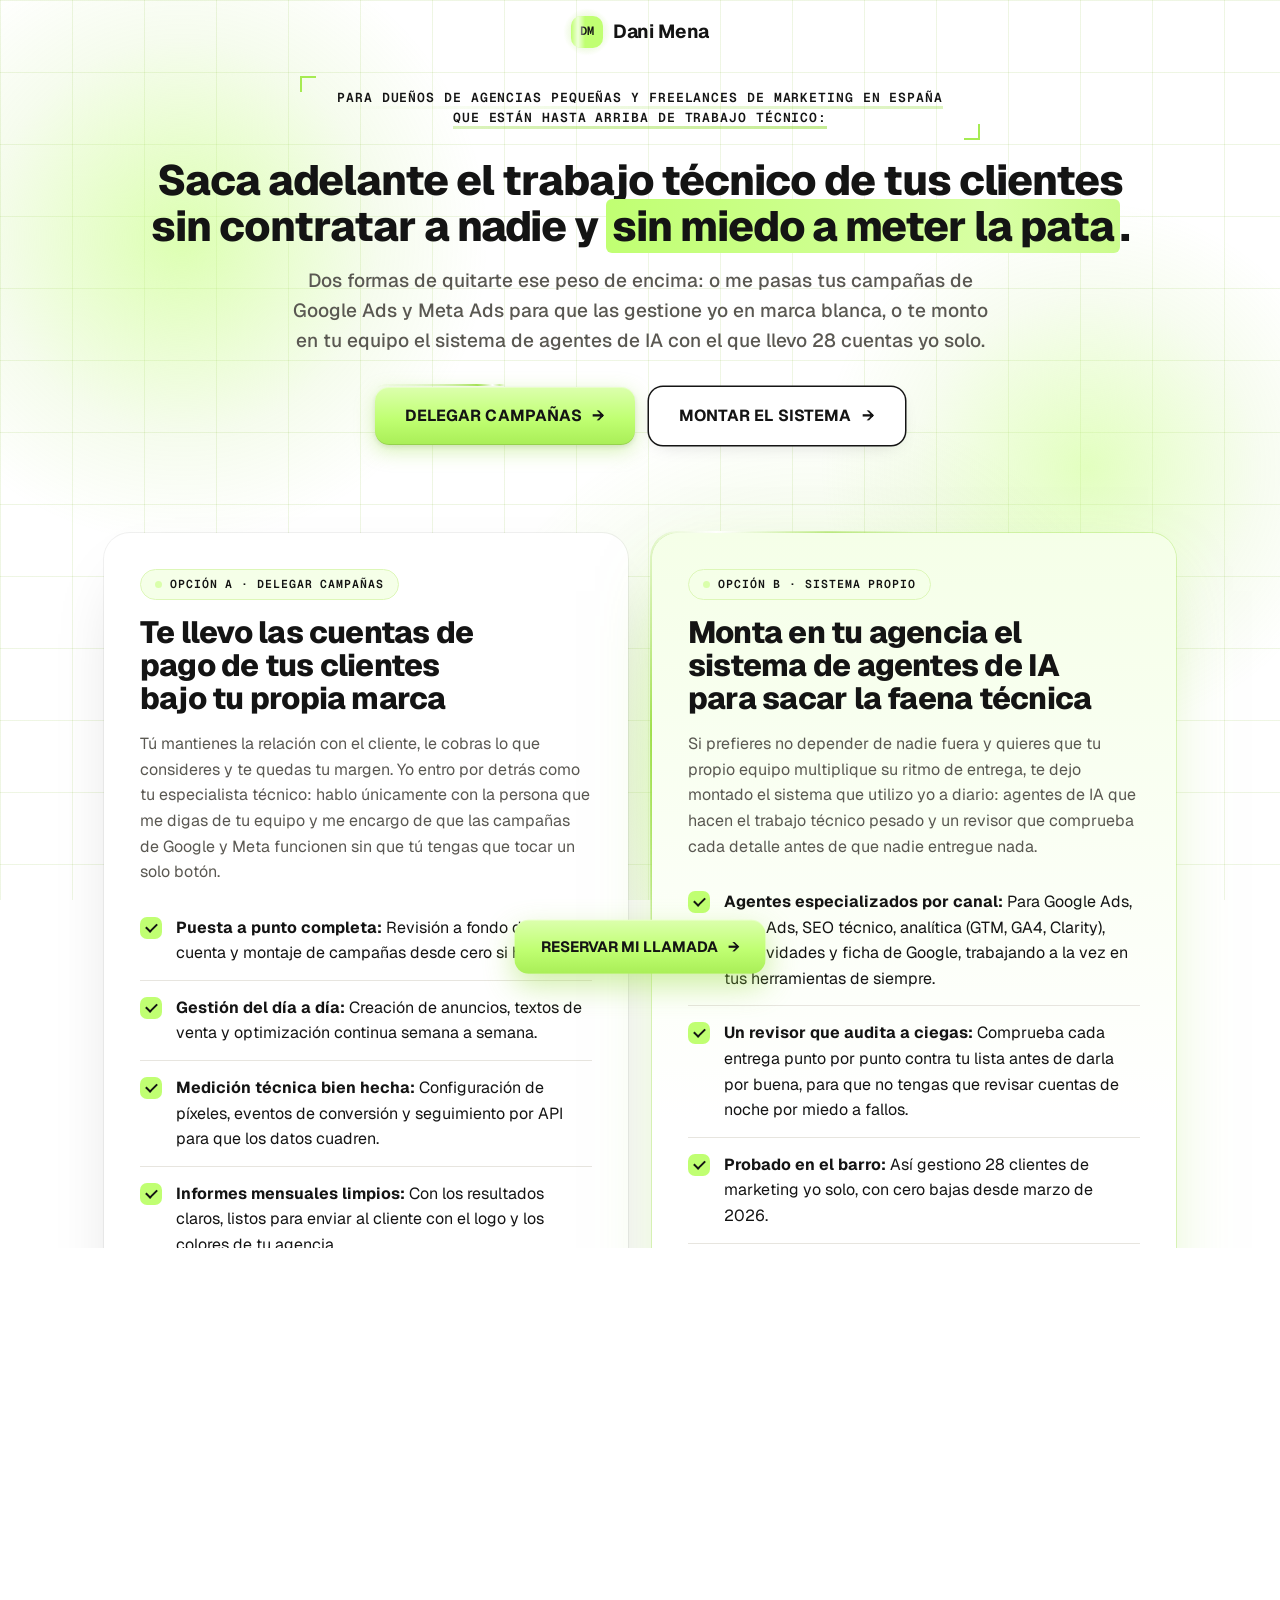
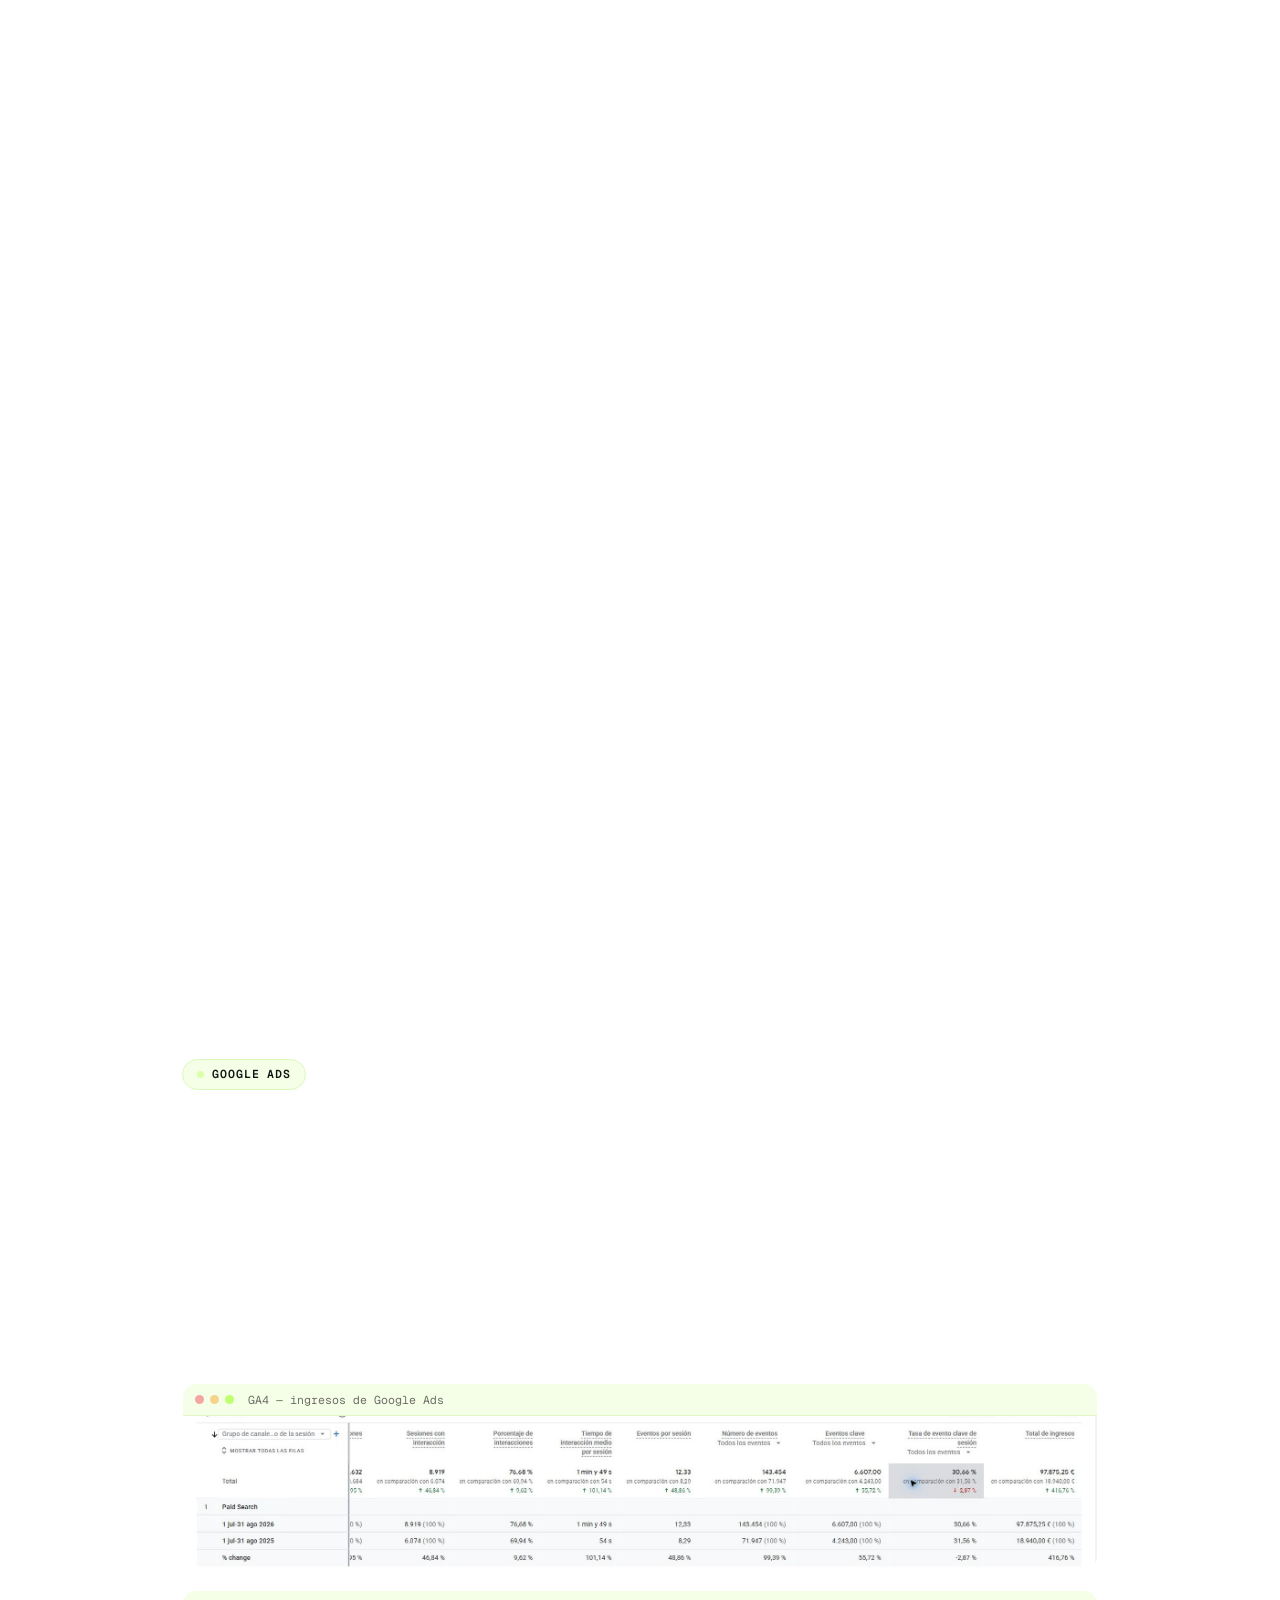
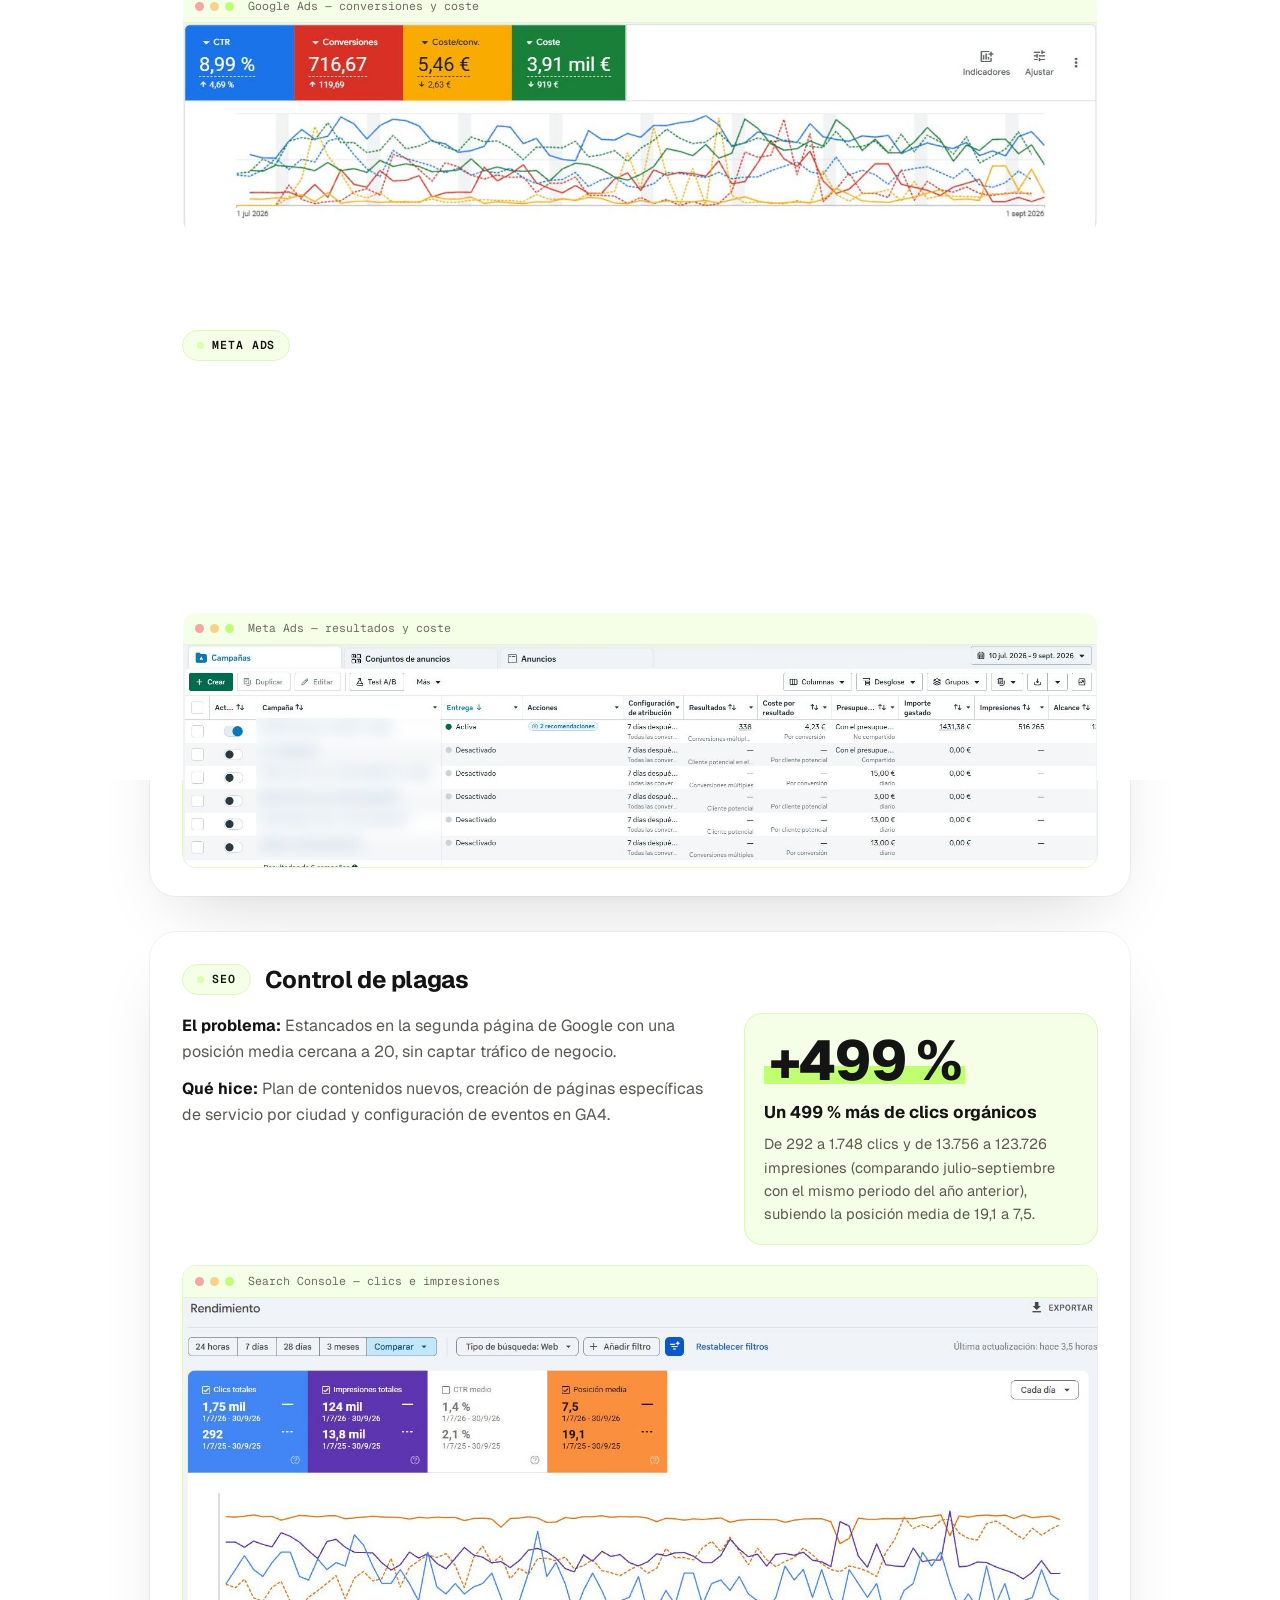
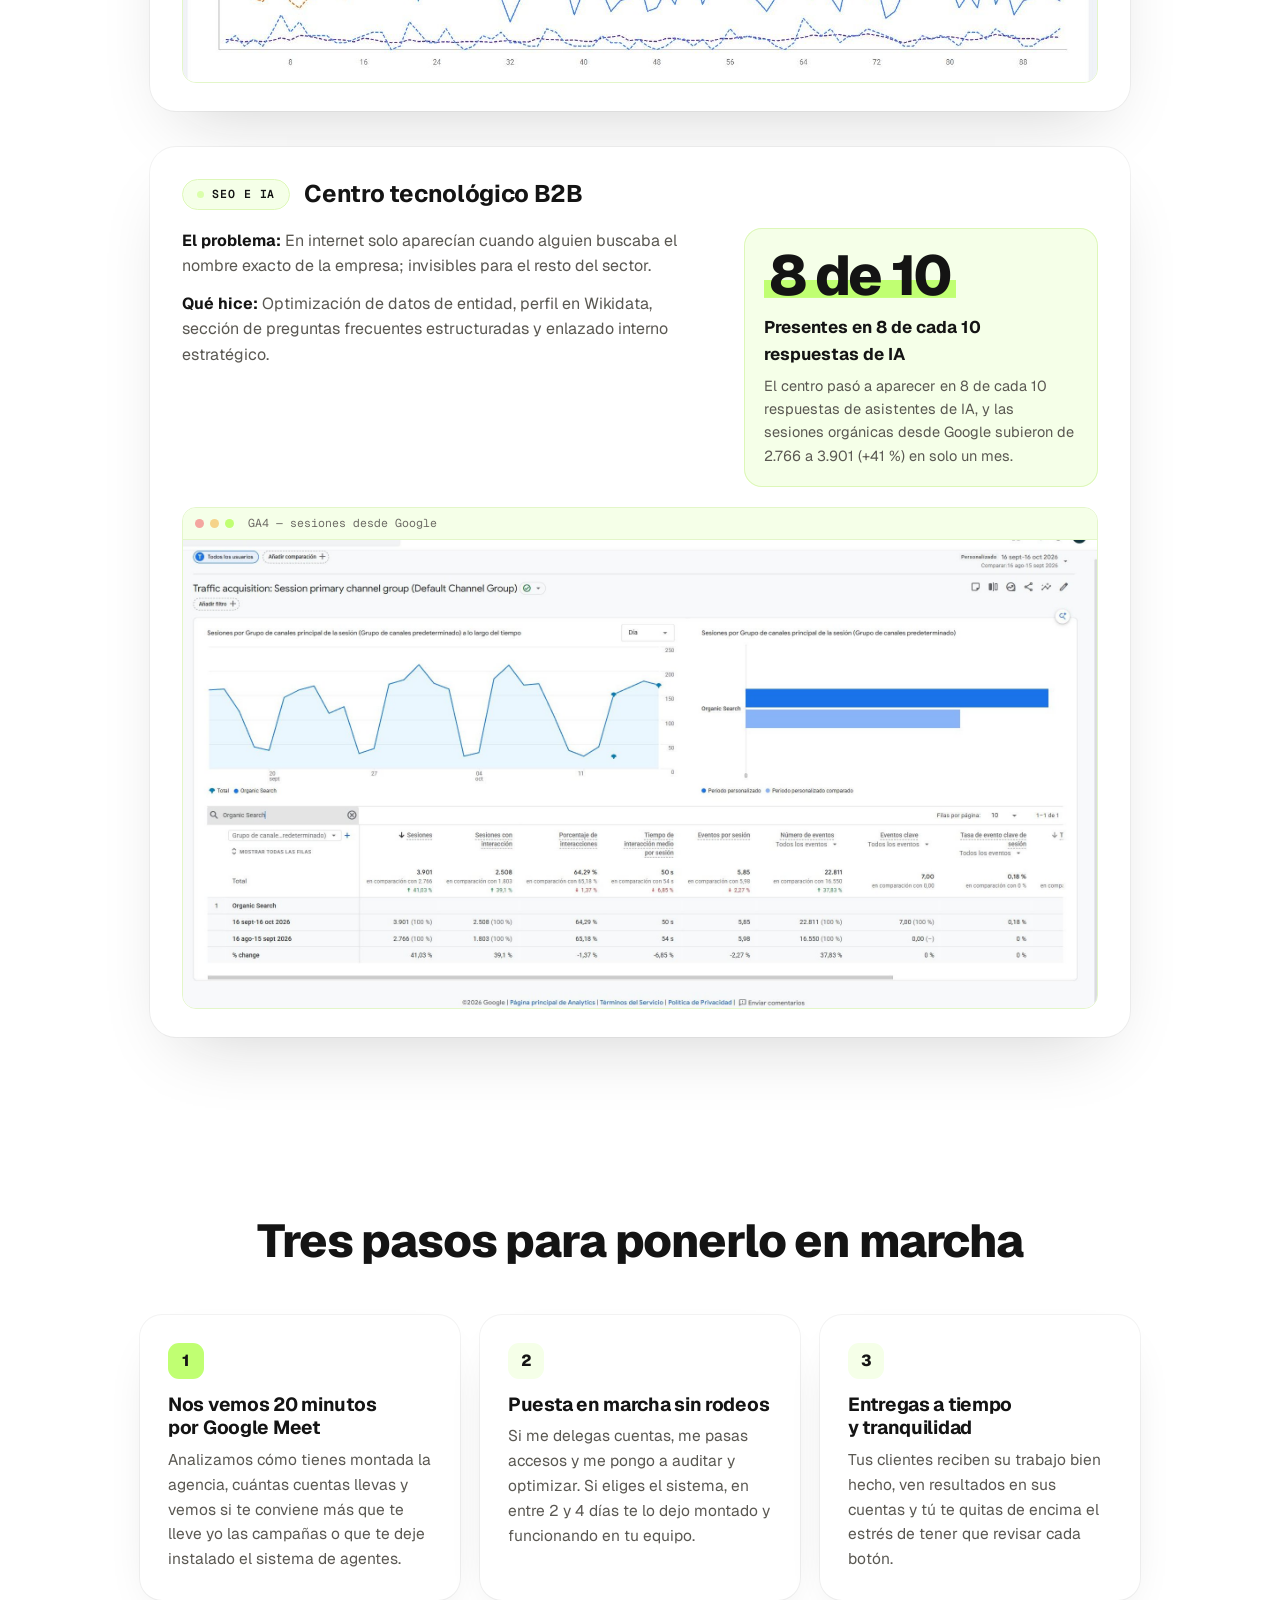
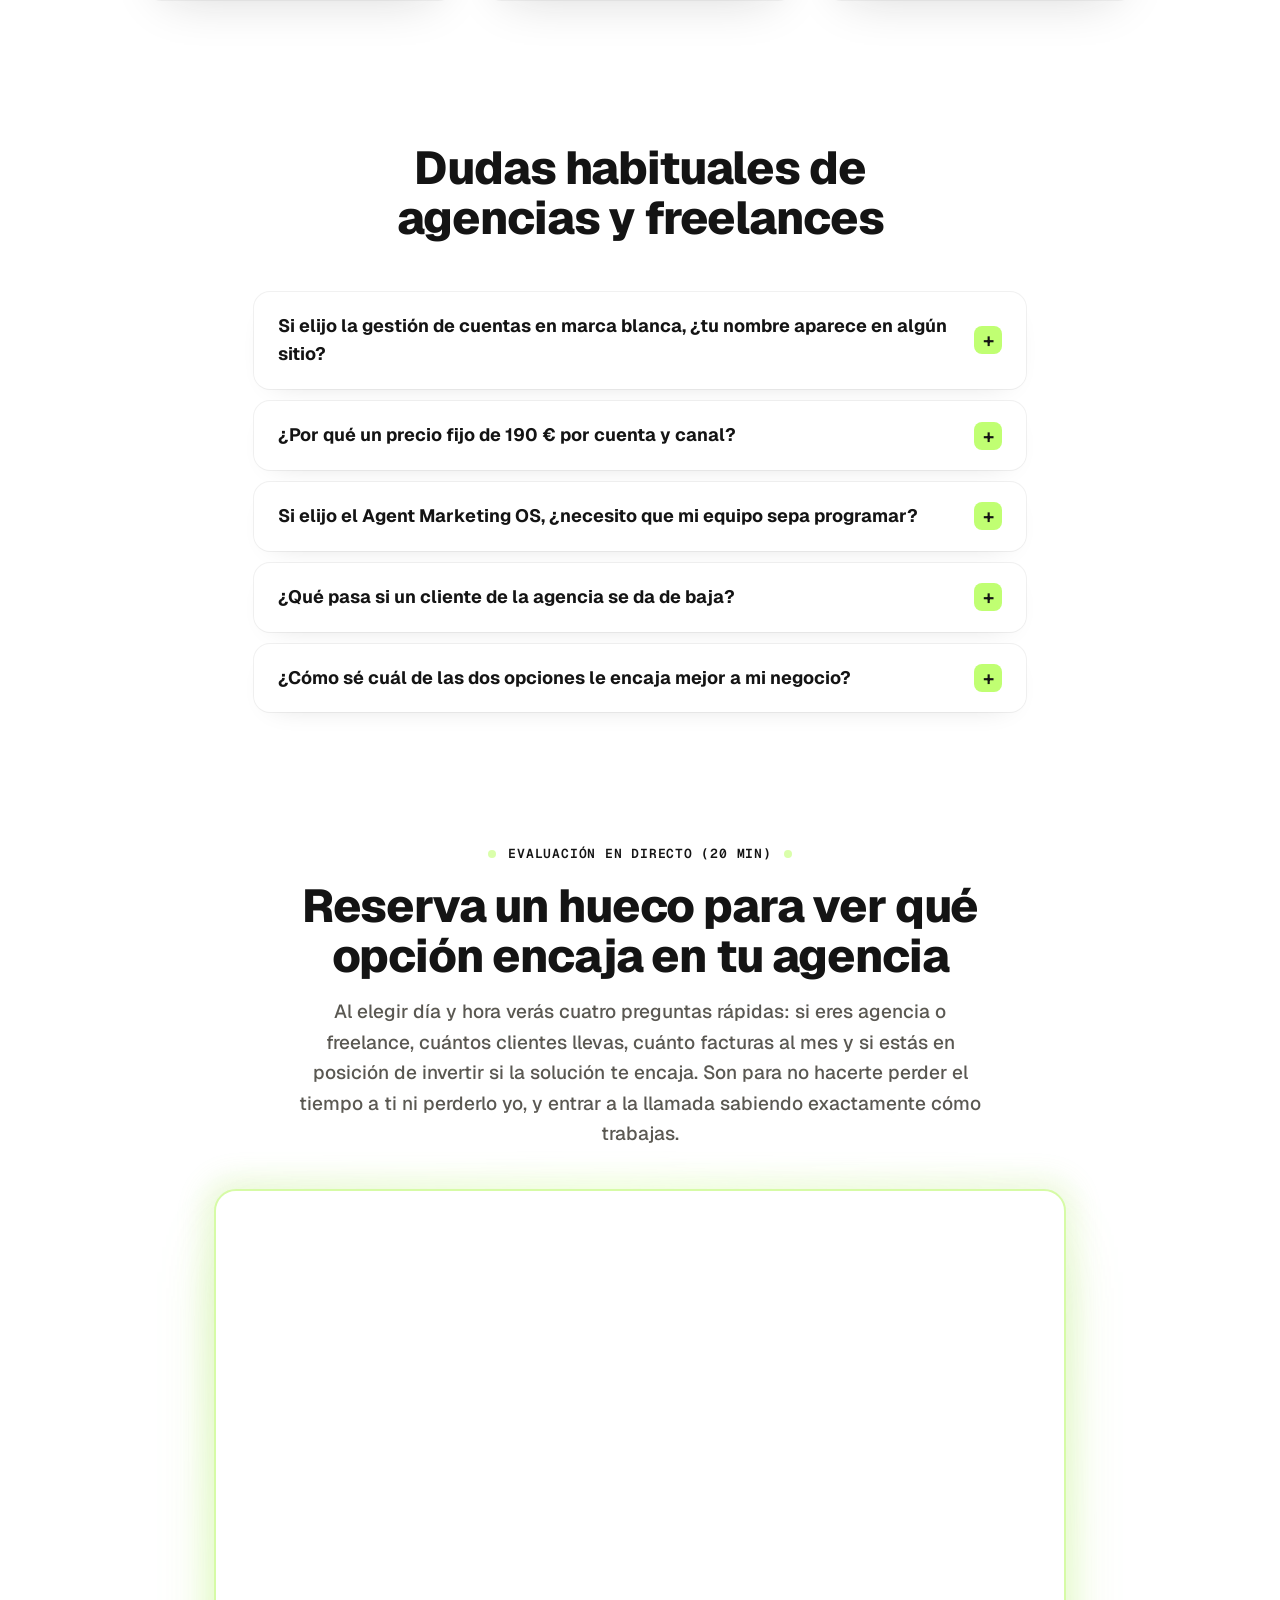
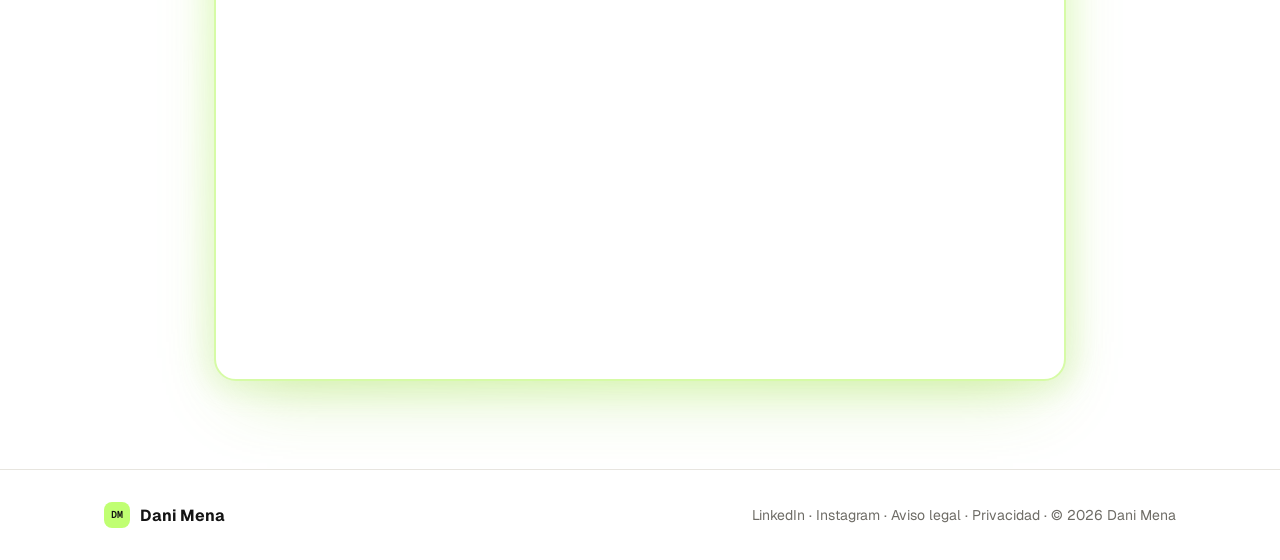
==== commit dcba88dd: "Gracias: los vídeos de preparación se abren en grande en una ventana con reproductor Co-Authored-By:" ====
--- a/index.html
+++ b/index.html
@@ -10,9 +10,12 @@
 <link rel="preconnect" href="https://fonts.gstatic.com" crossorigin>
 <link href="https://fonts.googleapis.com/css2?family=Geist:wght@400;500;600;700;800&family=Geist+Mono:wght@500;600&display=swap" rel="stylesheet">
 <!-- PÍXEL DE META (paso 9): pegar aquí el código base del píxel. Evento en esta página: PageView. -->
-<link rel="stylesheet" href="/estilo.css?v=8">
+<link rel="stylesheet" href="/estilo.css?v=9">
+<meta name="facebook-domain-verification" content="fuy9nk70lnnlmz7yy5wqjsa0etgyd3" />
+<script src="/pixel.js?v=2"></script>
 </head>
 <body>
+<noscript><img height="1" width="1" style="display:none" alt="" src="https://www.facebook.com/tr?id=2039022273582697&ev=PageView&noscript=1"></noscript>
 <div class="ambient" aria-hidden="true"><div class="grid-bg"></div><div class="orb orb-a"></div><div class="orb orb-b"></div><div class="orb orb-c"></div></div>
 
 <header class="top">
--- a/estilo.css
+++ b/estilo.css
@@ -348,3 +348,14 @@
   .running-light{display:none}
   .sticky-cta{transition:opacity .2s}
 }
+
+/* Ventana grande para los vídeos de la página de gracias */
+.vmodal{border:0;padding:0;background:transparent;max-width:100vw;max-height:100vh;width:100%;height:100%}
+.vmodal::backdrop{background:rgba(10,10,10,.86)}
+.vmodal[open]{display:flex;align-items:center;justify-content:center}
+.vmodal-box{width:min(1100px,calc(100vw - 32px));display:flex;flex-direction:column;gap:12px}
+.vmodal-top{display:flex;align-items:center;justify-content:space-between;gap:16px}
+.vmodal-t{margin:0;color:#fff;font-weight:700;font-size:17px;line-height:1.3}
+.vmodal-x{flex:none;width:44px;height:44px;border-radius:12px;border:0;background:#fff;color:var(--ink);font-size:18px;font-weight:700;cursor:pointer}
+.vmodal-x:focus-visible{outline:3px solid #C0FF72;outline-offset:3px}
+.vmodal video{width:100%;max-height:calc(100vh - 120px);aspect-ratio:16/9;background:#000;border-radius:14px;display:block}
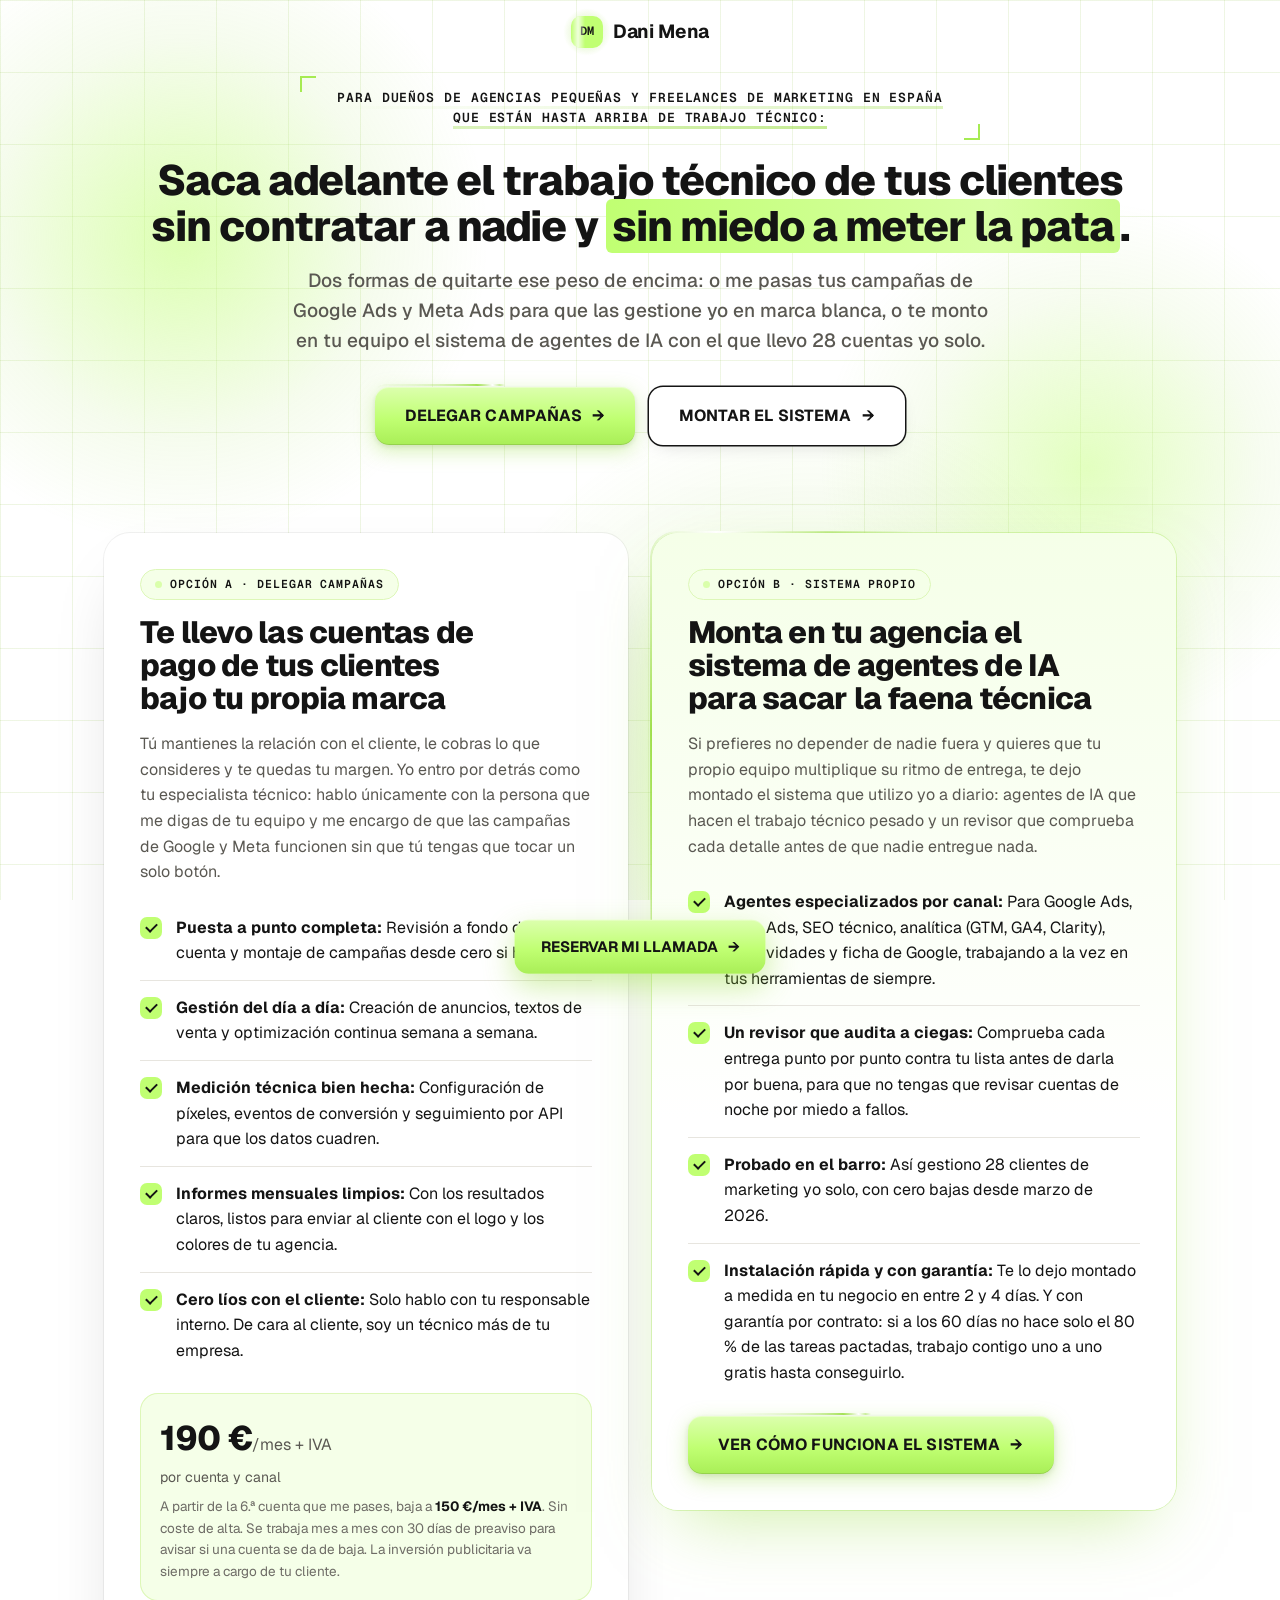
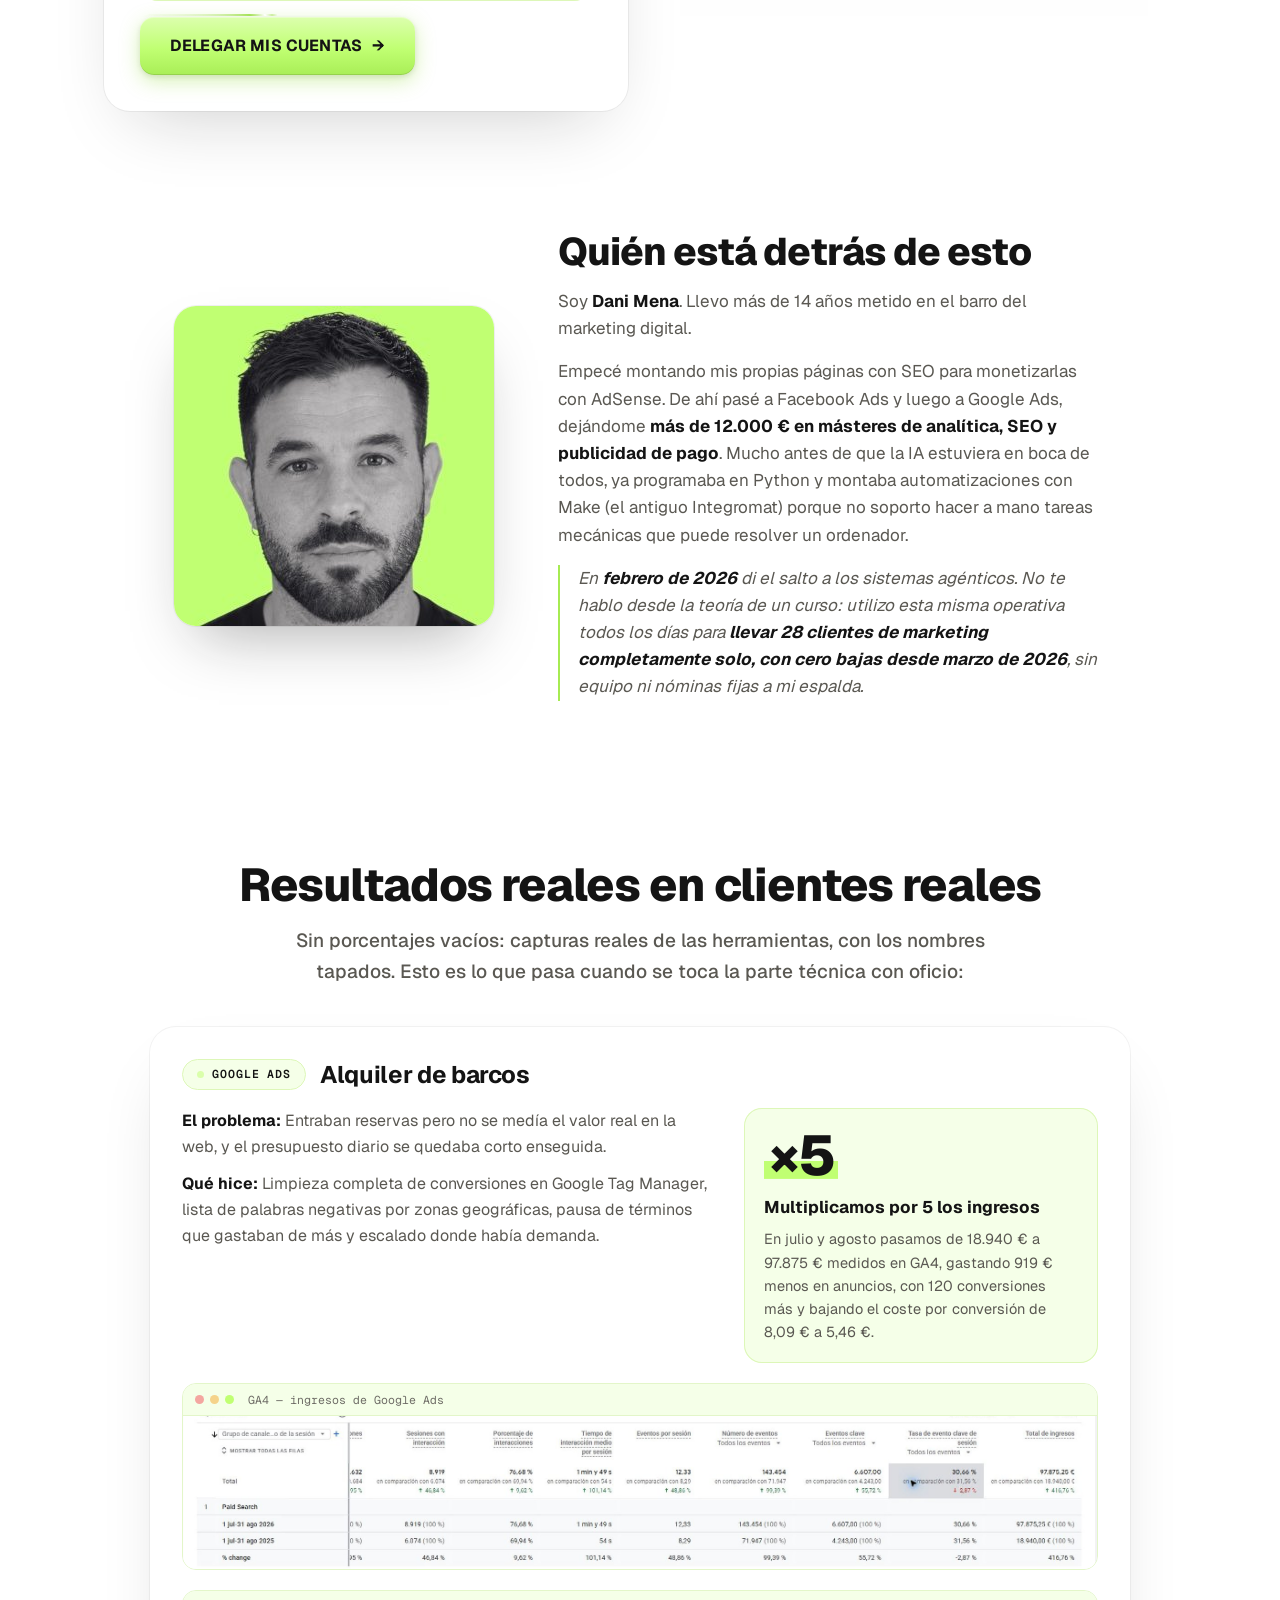
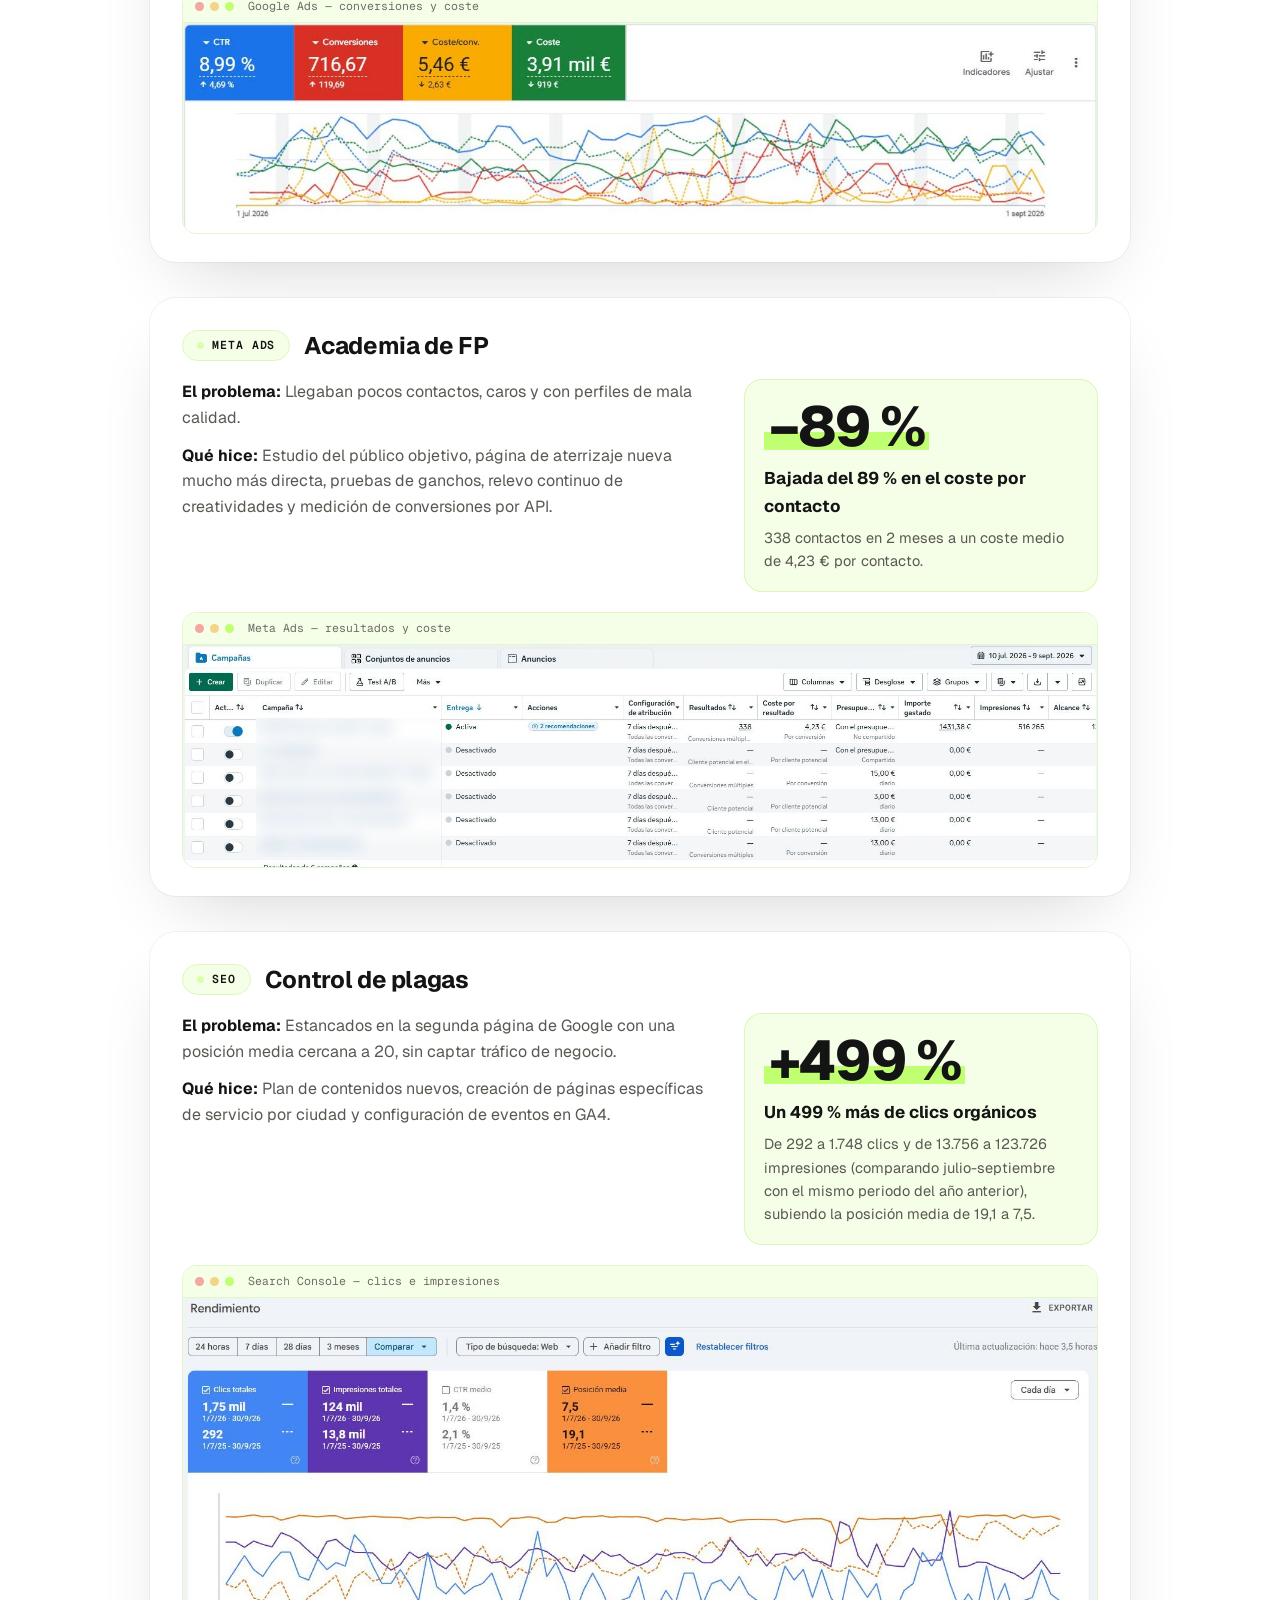
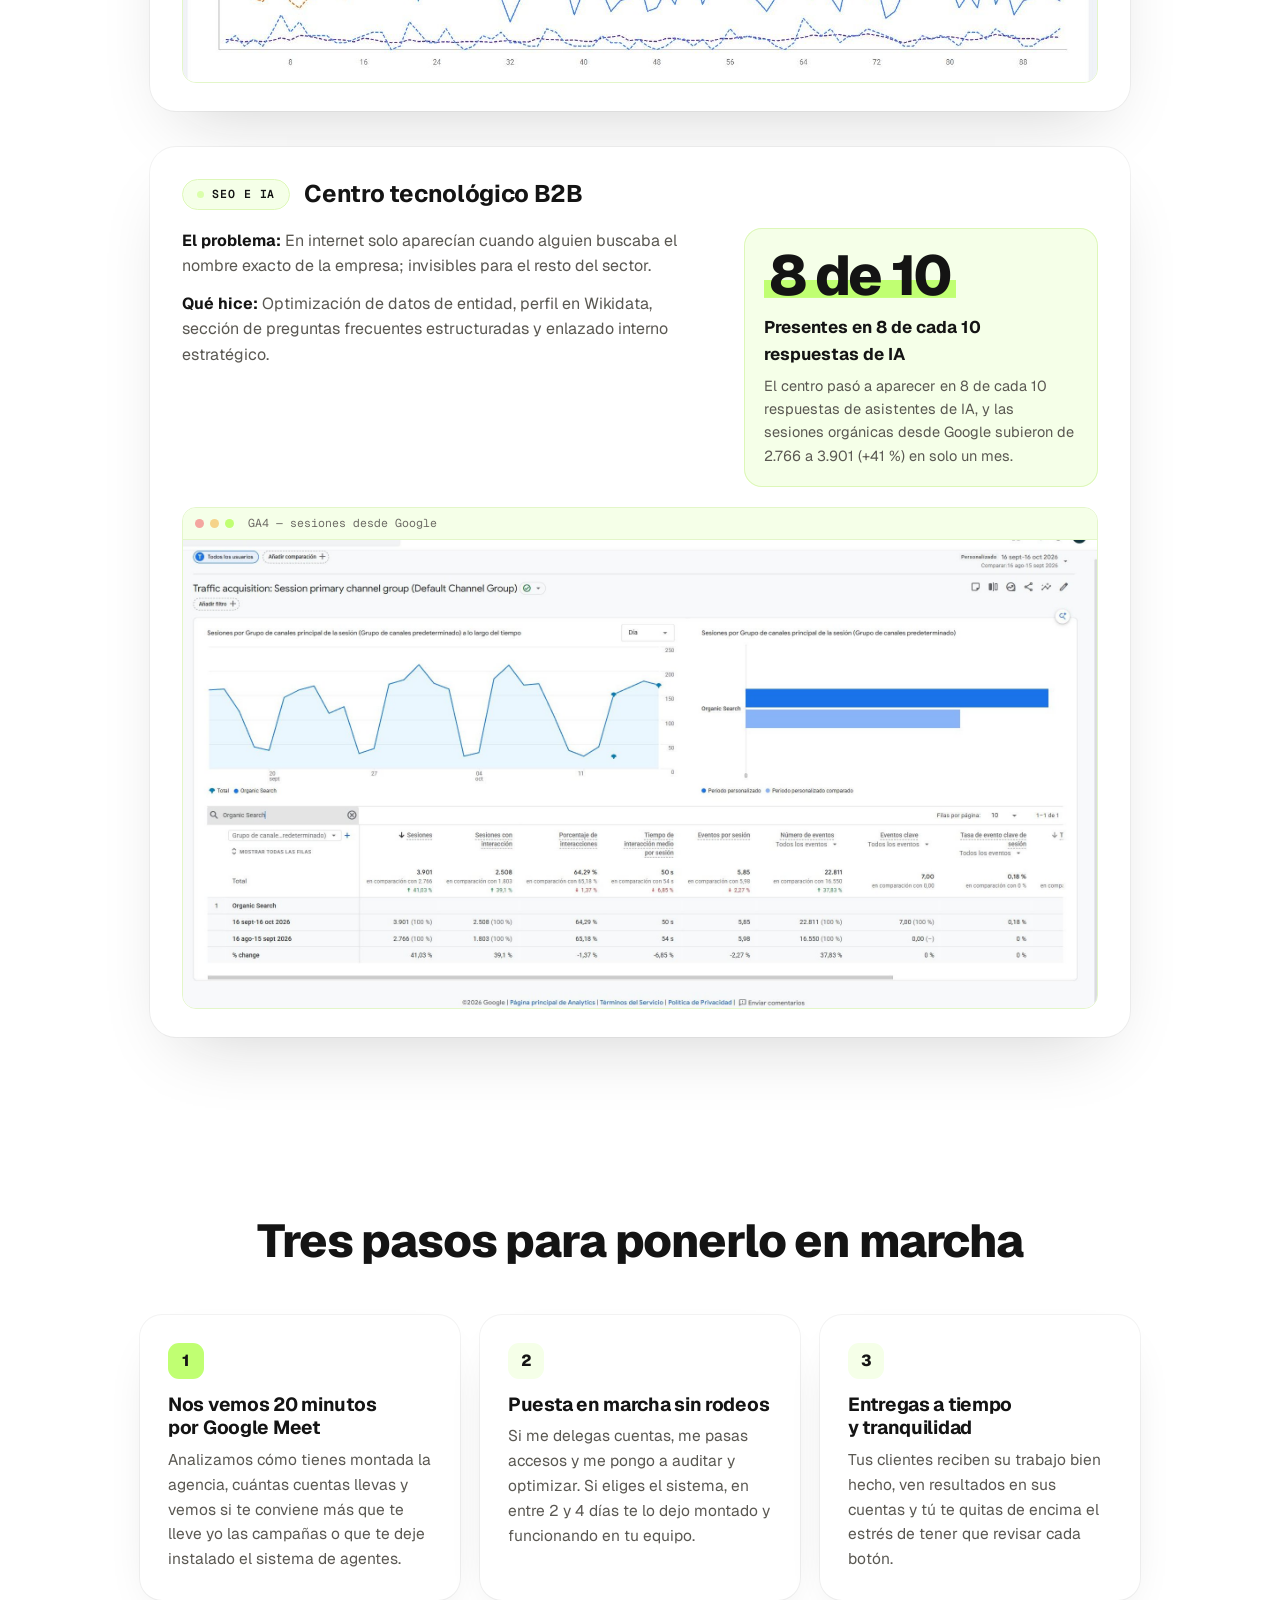
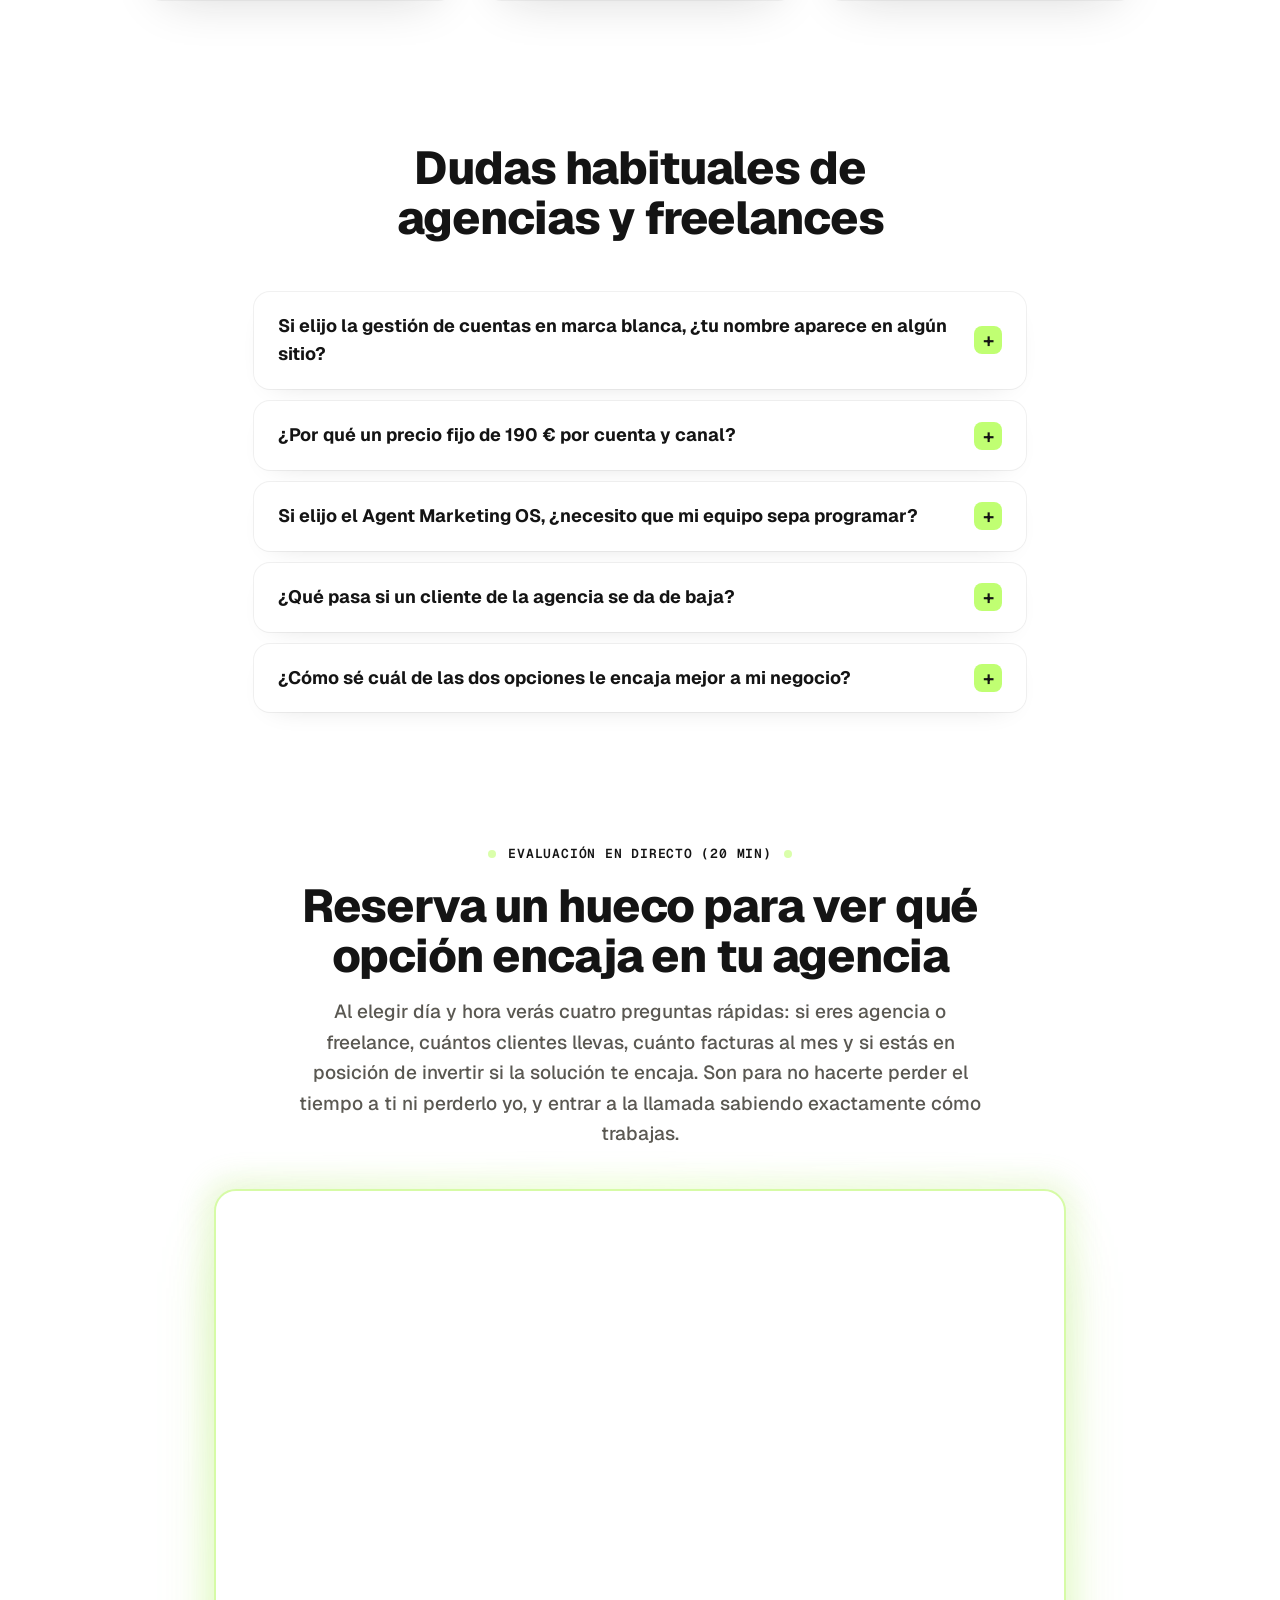
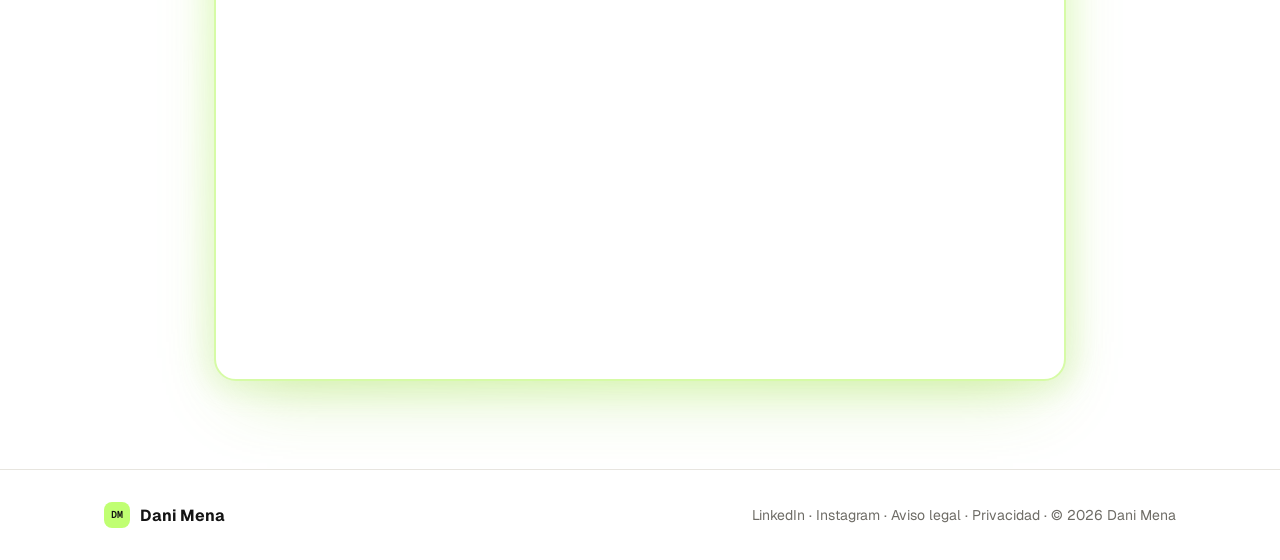
==== commit 474a34f0: "Microsoft Clarity en todas las páginas (proyecto danimena.com) Co-Authored-By: Claude Opus 5.5 <nore" ====
--- a/index.html
+++ b/index.html
@@ -13,6 +13,7 @@
 <link rel="stylesheet" href="/estilo.css?v=9">
 <meta name="facebook-domain-verification" content="fuy9nk70lnnlmz7yy5wqjsa0etgyd3" />
 <script src="/pixel.js?v=2"></script>
+<script src="/clarity.js"></script>
 </head>
 <body>
 <noscript><img height="1" width="1" style="display:none" alt="" src="https://www.facebook.com/tr?id=2039022273582697&ev=PageView&noscript=1"></noscript>
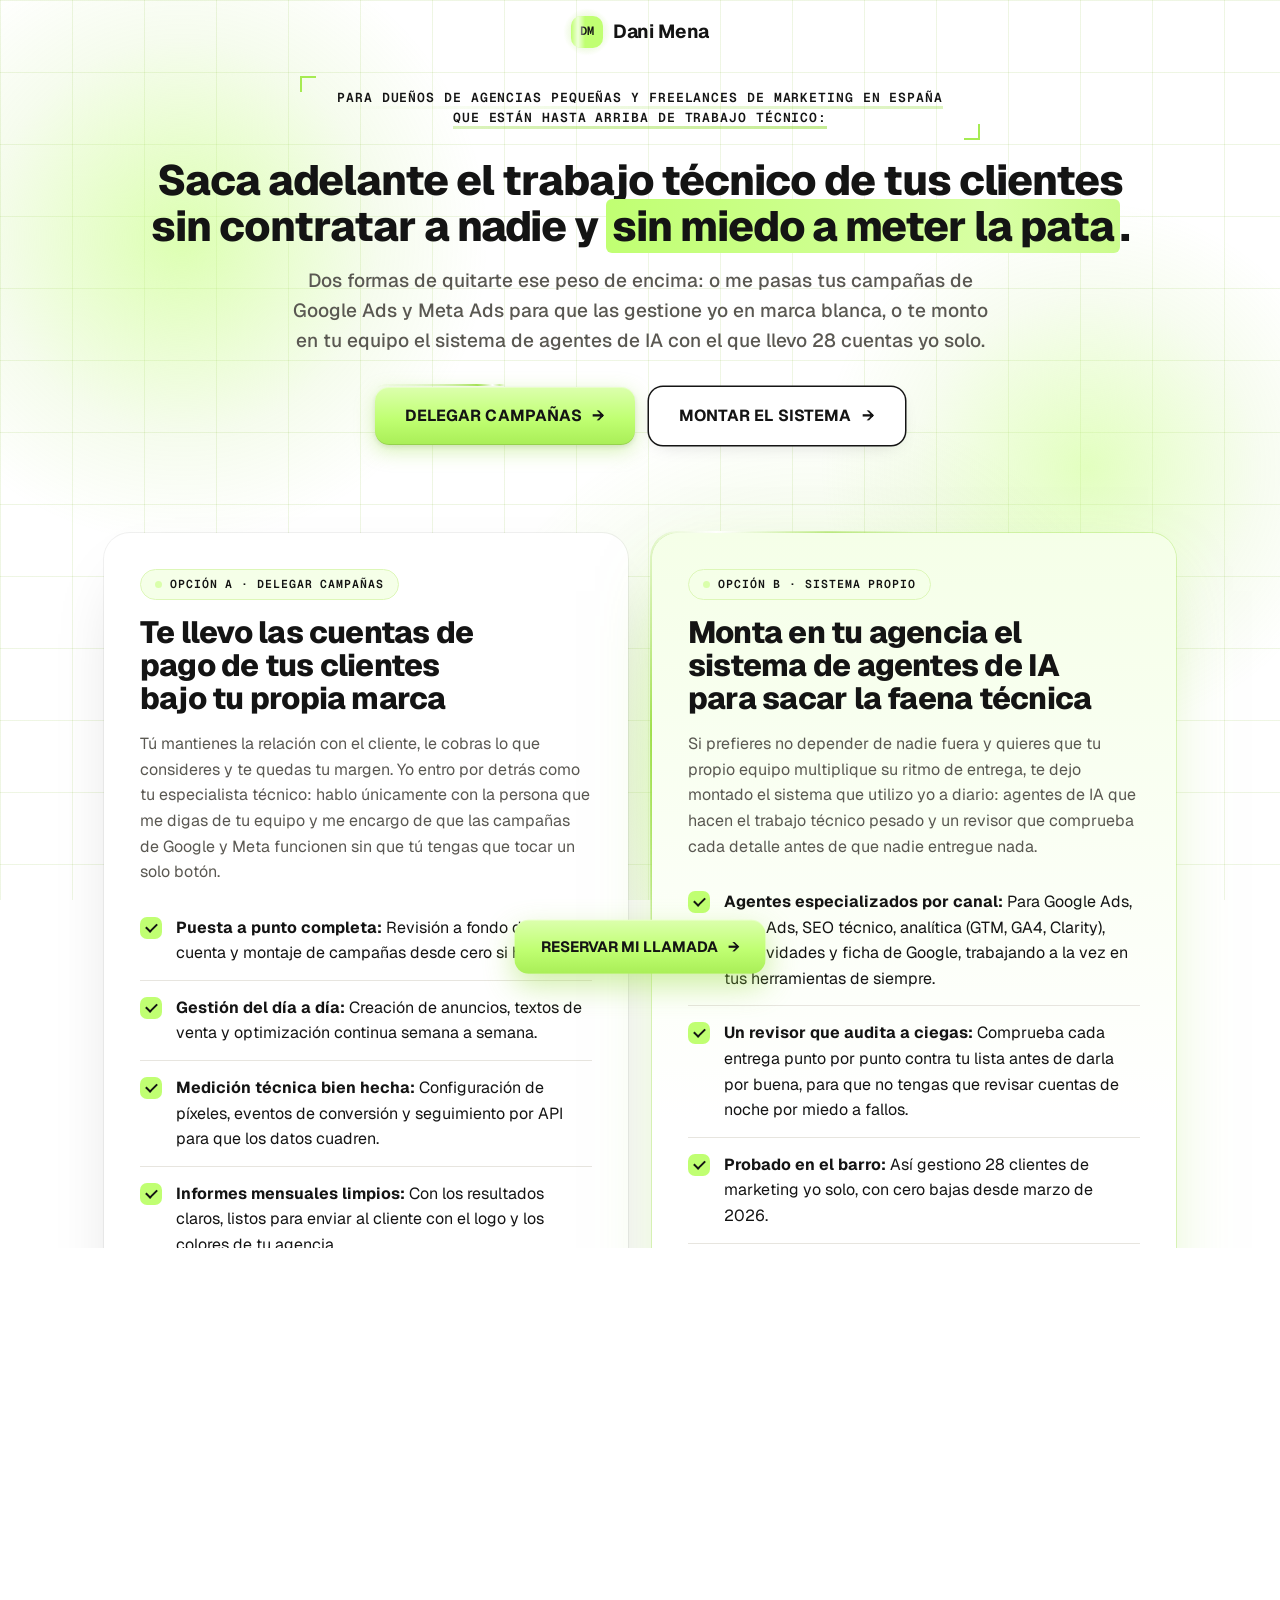
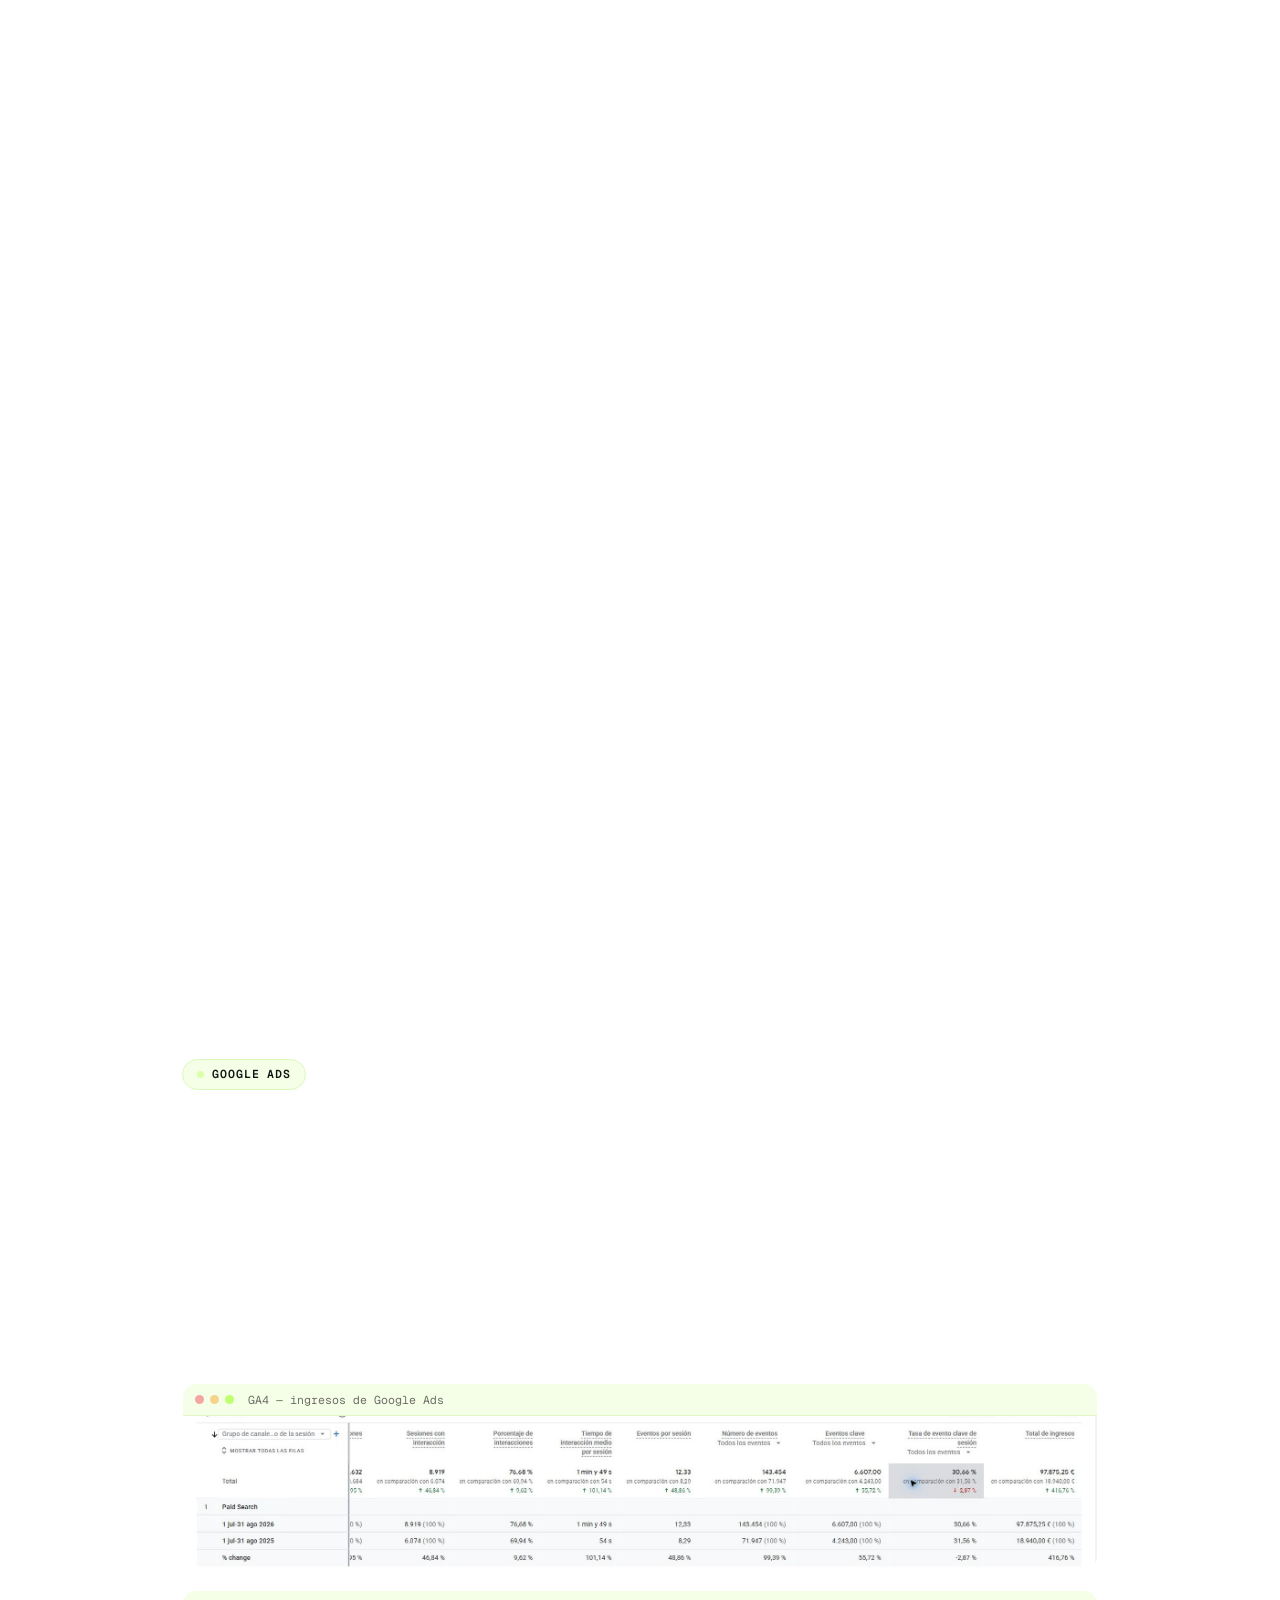
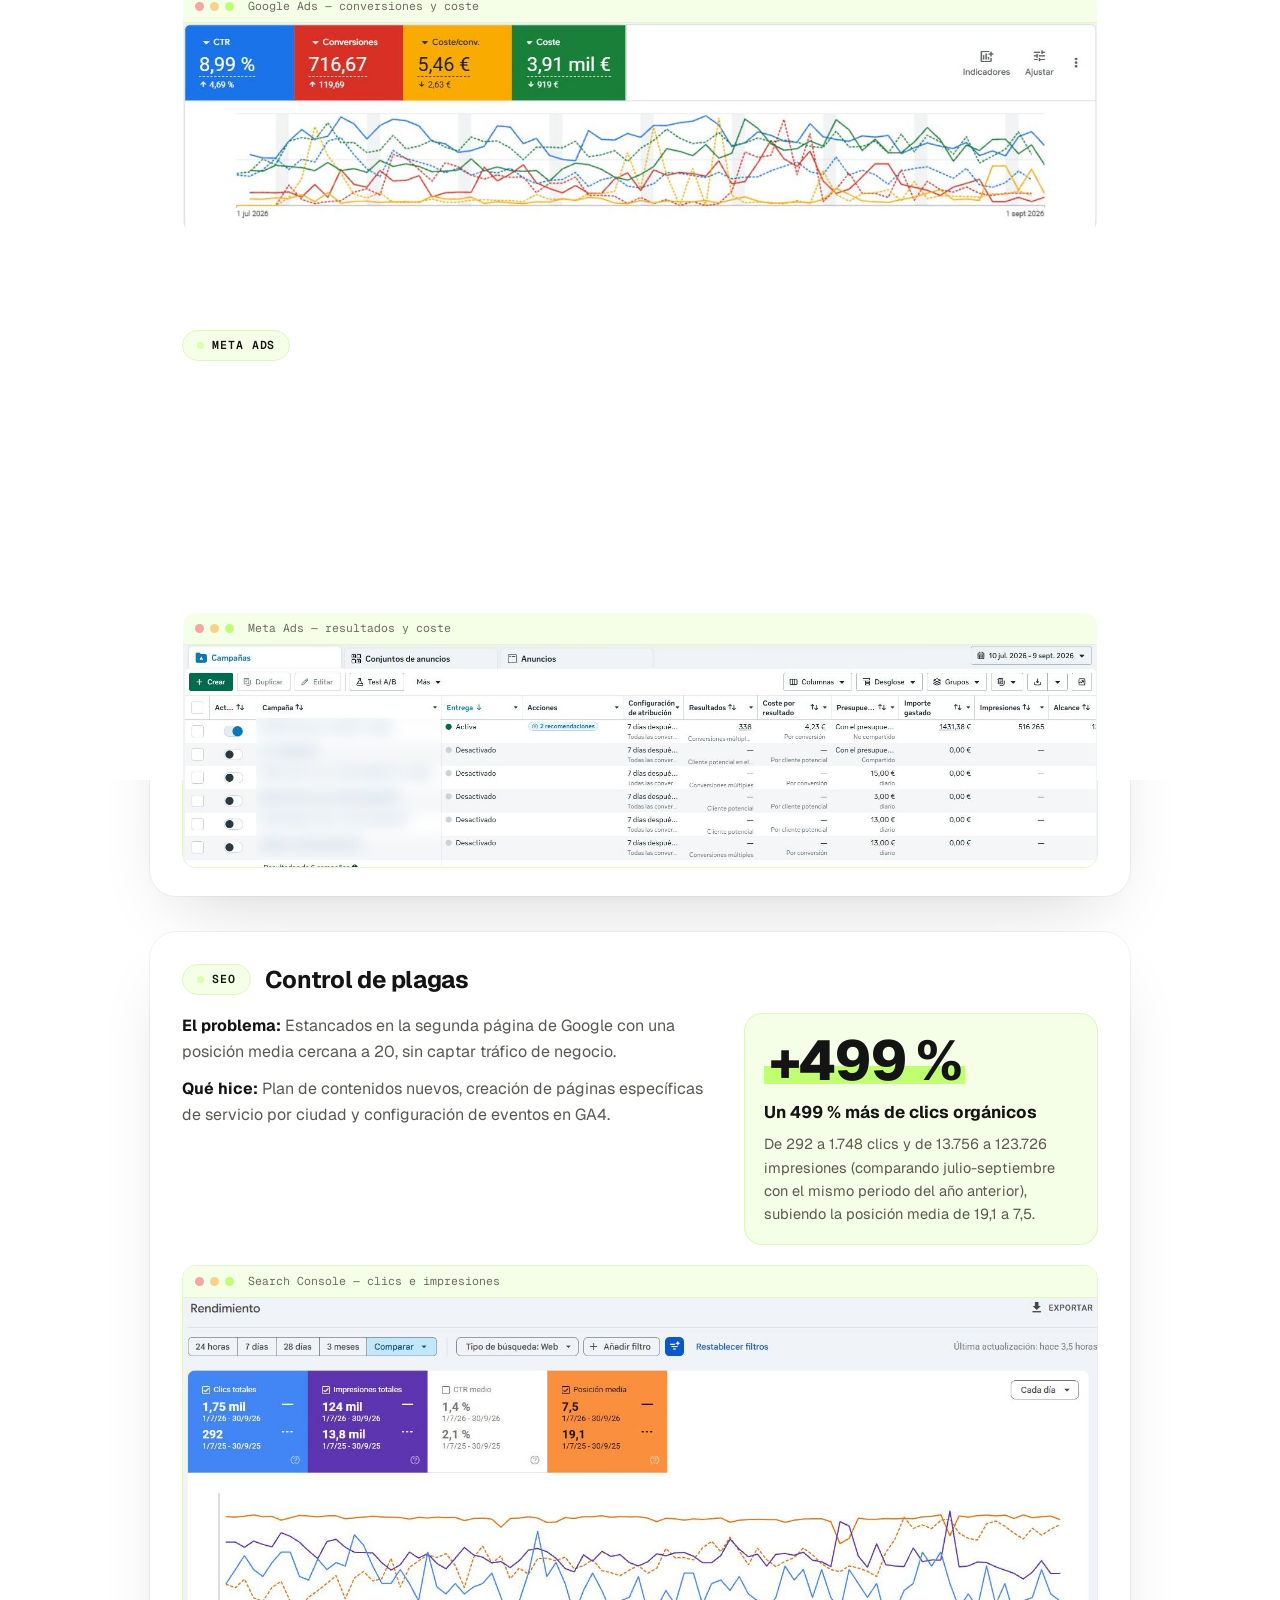
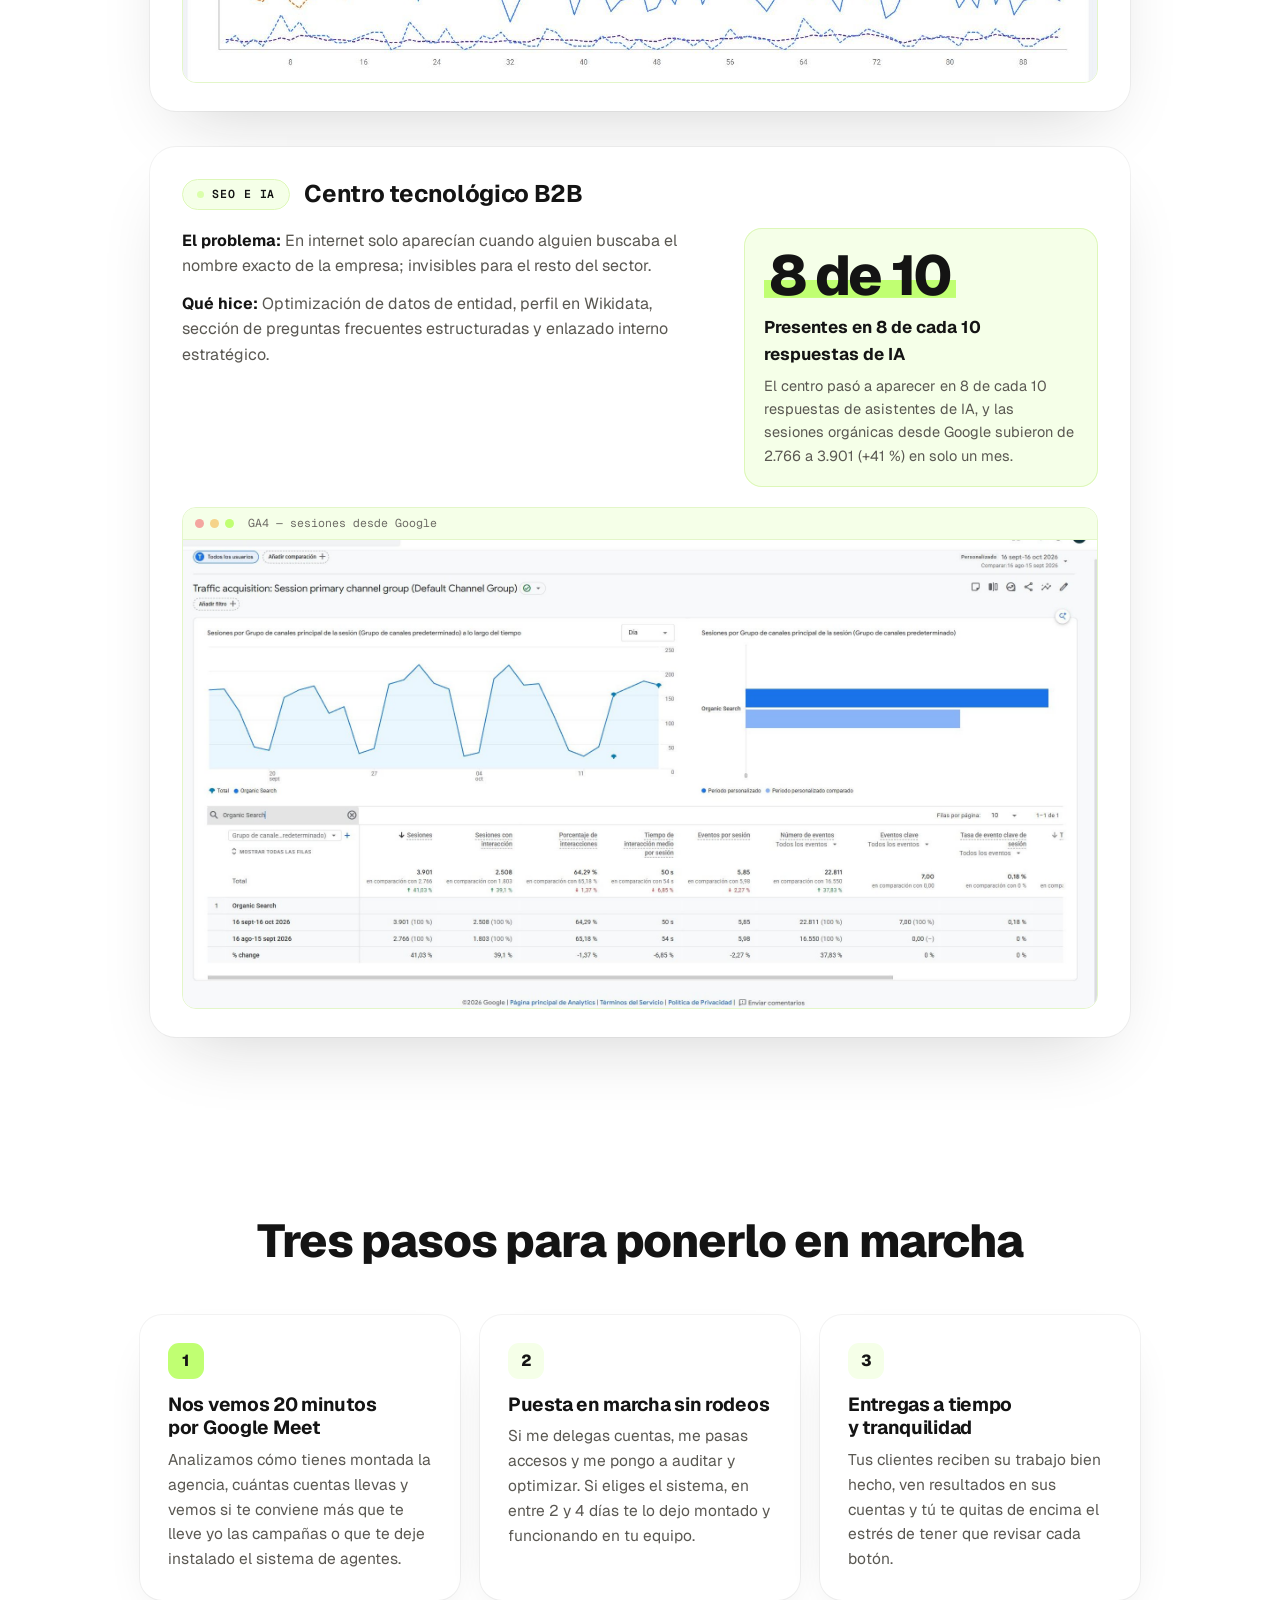
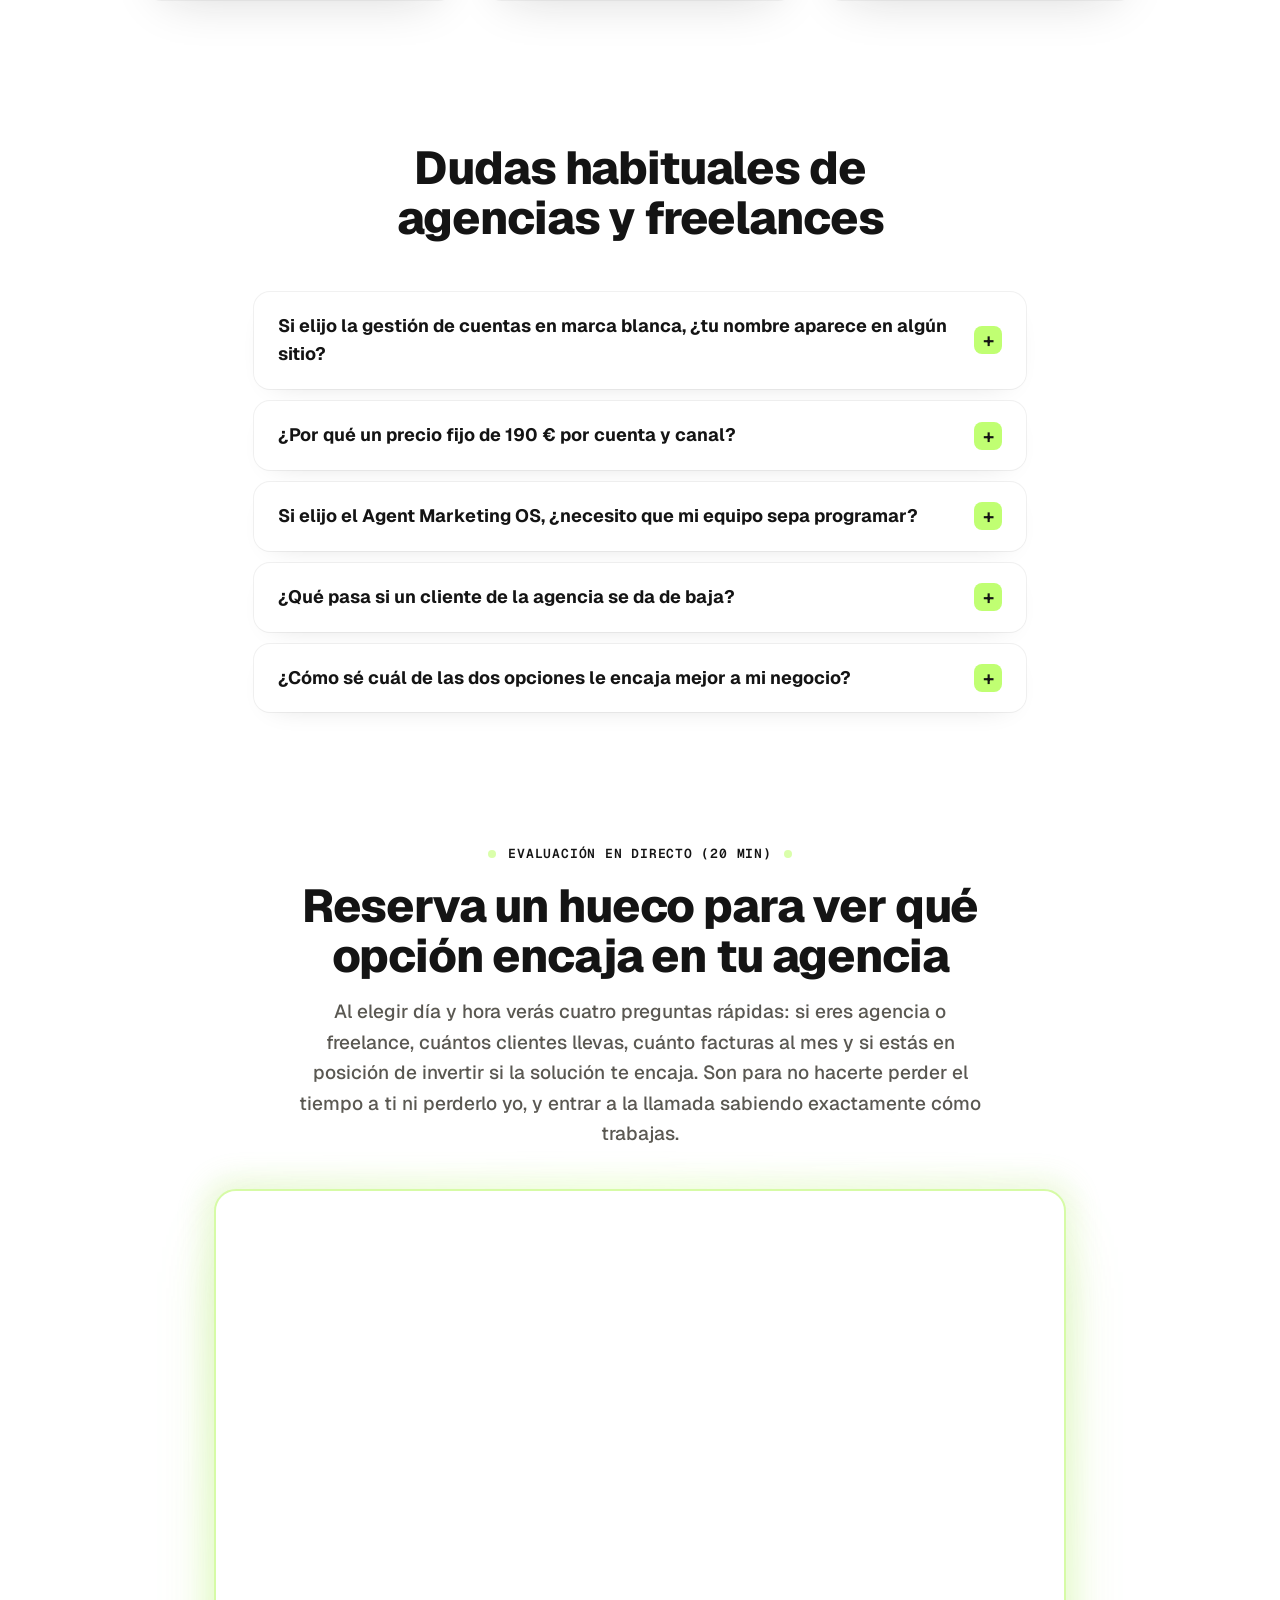
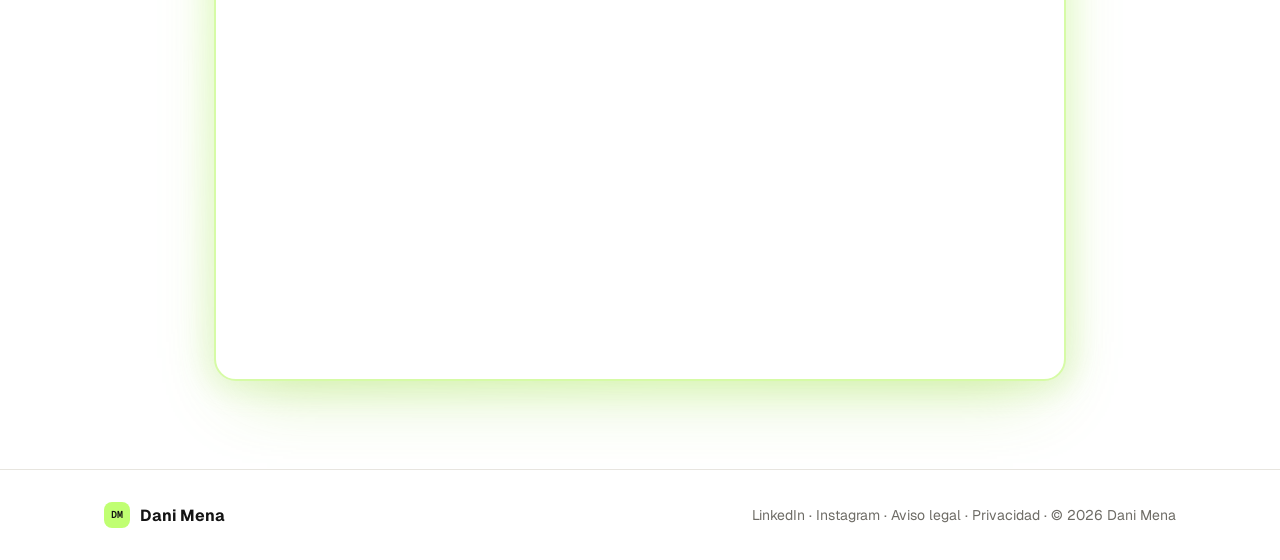
==== commit 3b4b0f3f: "VSL: se abre en grande en una ventana, sin barra de avance, con pantalla completa (horizontal en el " ====
--- a/index.html
+++ b/index.html
@@ -10,7 +10,7 @@
 <link rel="preconnect" href="https://fonts.gstatic.com" crossorigin>
 <link href="https://fonts.googleapis.com/css2?family=Geist:wght@400;500;600;700;800&family=Geist+Mono:wght@500;600&display=swap" rel="stylesheet">
 <!-- PÍXEL DE META (paso 9): pegar aquí el código base del píxel. Evento en esta página: PageView. -->
-<link rel="stylesheet" href="/estilo.css?v=9">
+<link rel="stylesheet" href="/estilo.css?v=10">
 <meta name="facebook-domain-verification" content="fuy9nk70lnnlmz7yy5wqjsa0etgyd3" />
 <script src="/pixel.js?v=2"></script>
 <script src="/clarity.js"></script>
--- a/estilo.css
+++ b/estilo.css
@@ -359,3 +359,19 @@
 .vmodal-x{flex:none;width:44px;height:44px;border-radius:12px;border:0;background:#fff;color:var(--ink);font-size:18px;font-weight:700;cursor:pointer}
 .vmodal-x:focus-visible{outline:3px solid #C0FF72;outline-offset:3px}
 .vmodal video{width:100%;max-height:calc(100vh - 120px);aspect-ratio:16/9;background:#000;border-radius:14px;display:block}
+/* VSL en ventana grande (sin barra de avance) */
+.vmodal-acc{display:flex;gap:8px}
+.vmodal-fs{flex:none;width:44px;height:44px;border-radius:12px;border:0;background:rgba(255,255,255,.14);color:#fff;font-size:20px;cursor:pointer}
+.vmodal-fs:focus-visible{outline:3px solid #C0FF72;outline-offset:3px}
+.vmodal-stage{position:relative;border-radius:14px;overflow:hidden;background:#000}
+.vmodal-vsl video{width:100%;max-height:calc(100dvh - 90px);aspect-ratio:16/9;background:#000;display:block;border-radius:0}
+.vmodal-play{position:absolute;inset:0;width:100%;border:0;background:transparent;cursor:pointer;display:flex;align-items:center;justify-content:center}
+.vmodal-play .play-icon{transition:opacity .2s}
+.vmodal-stage.playing .vmodal-play .play-icon{opacity:0}
+.vmodal-box:fullscreen{width:100vw;height:100vh;background:#000;justify-content:center;padding:12px;box-sizing:border-box}
+.vmodal-box:fullscreen video{max-height:calc(100vh - 80px)}
+/* iPhone: «pantalla completa» girando la ventana a horizontal */
+@media (orientation:portrait){
+  .vmodal-vsl.girado .vmodal-box{position:fixed;top:50%;left:50%;width:100dvh;height:100dvw;transform:translate(-50%,-50%) rotate(90deg);background:#000;padding:10px 14px;box-sizing:border-box;justify-content:center}
+  .vmodal-vsl.girado video{max-height:calc(100dvw - 76px)}
+}
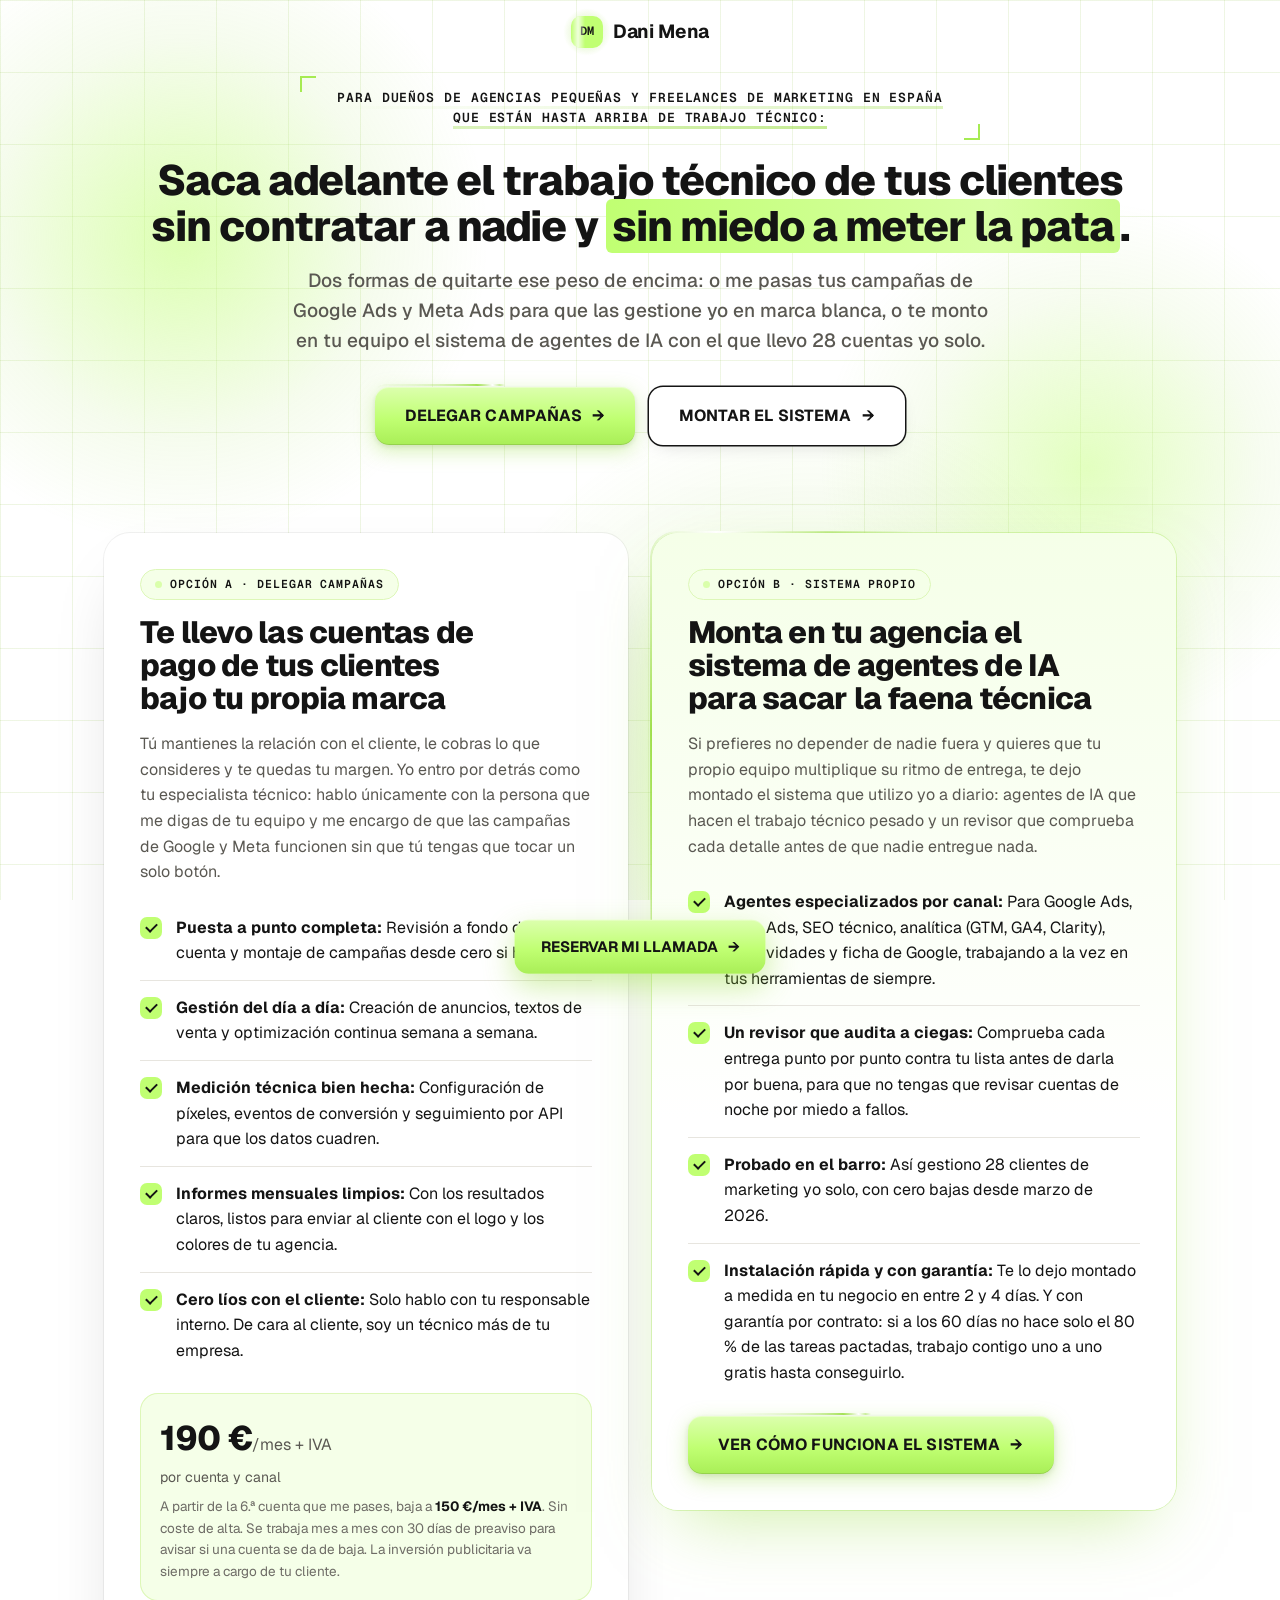
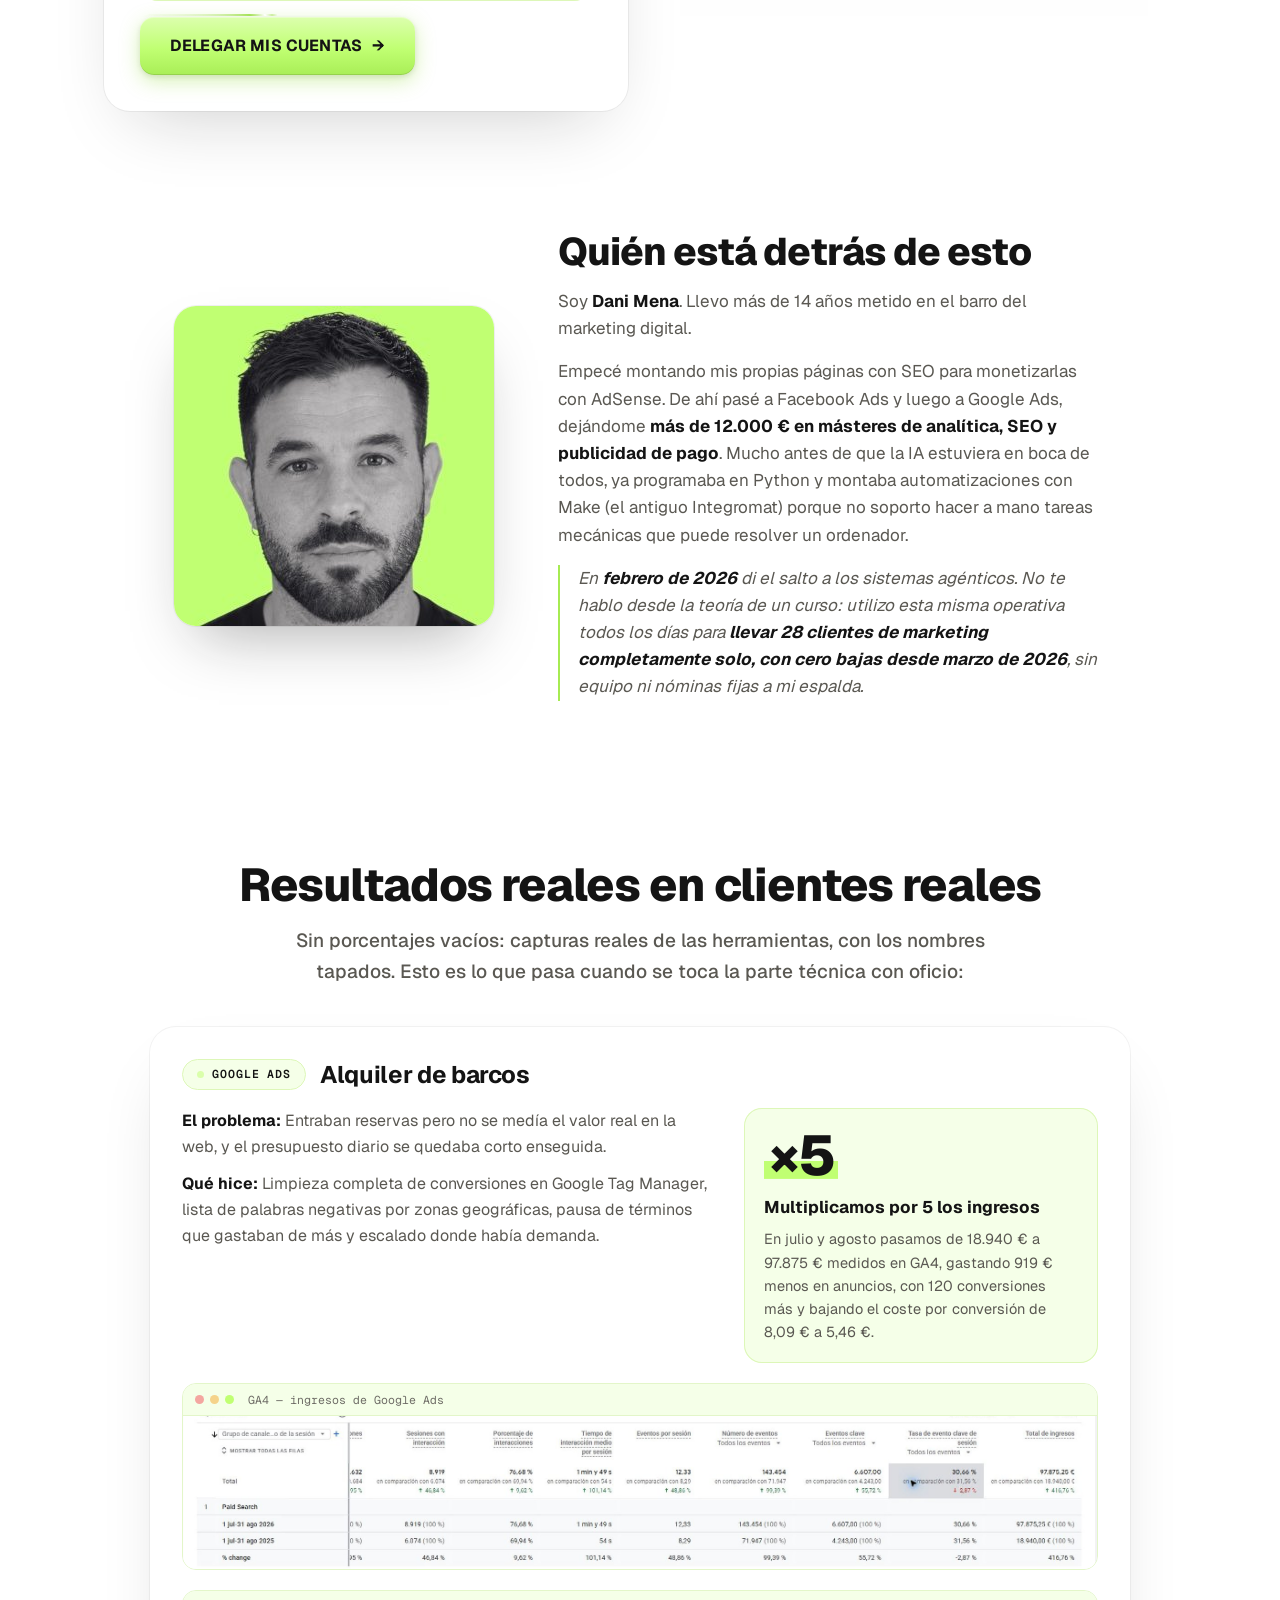
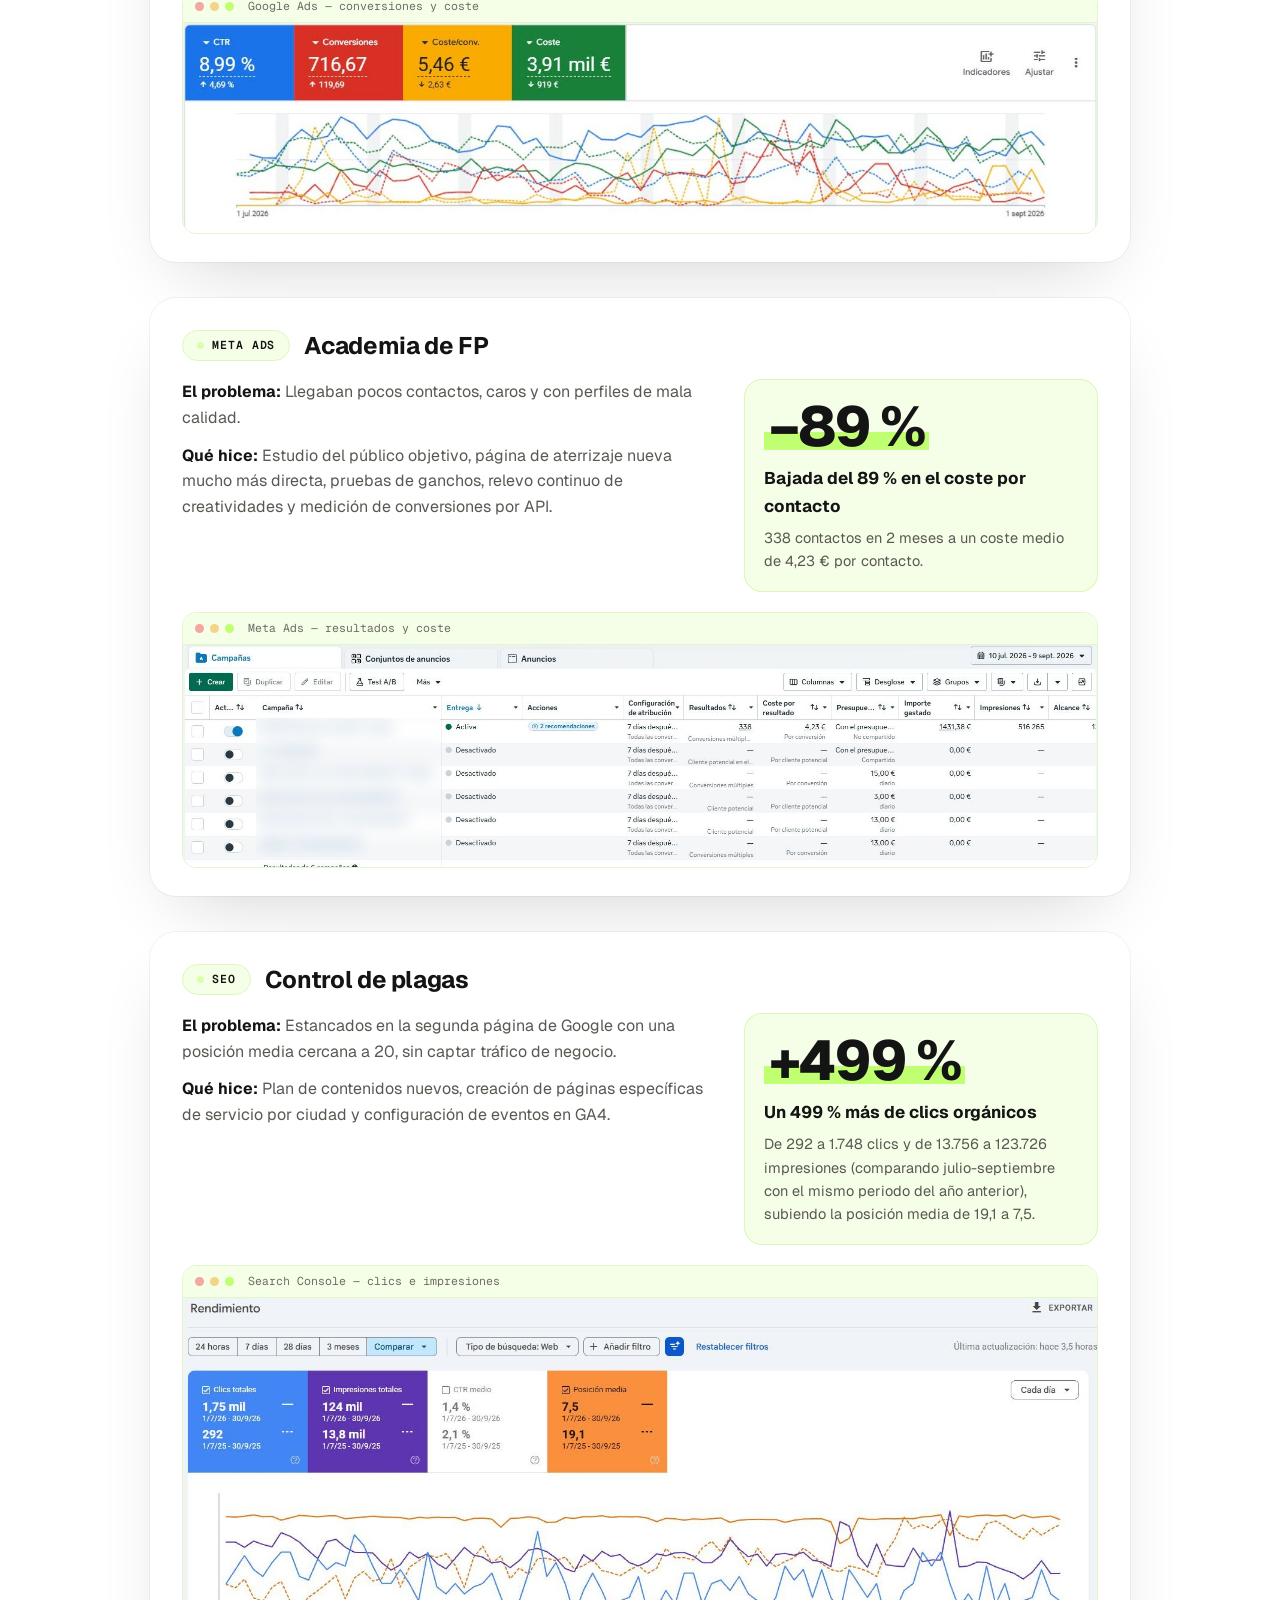
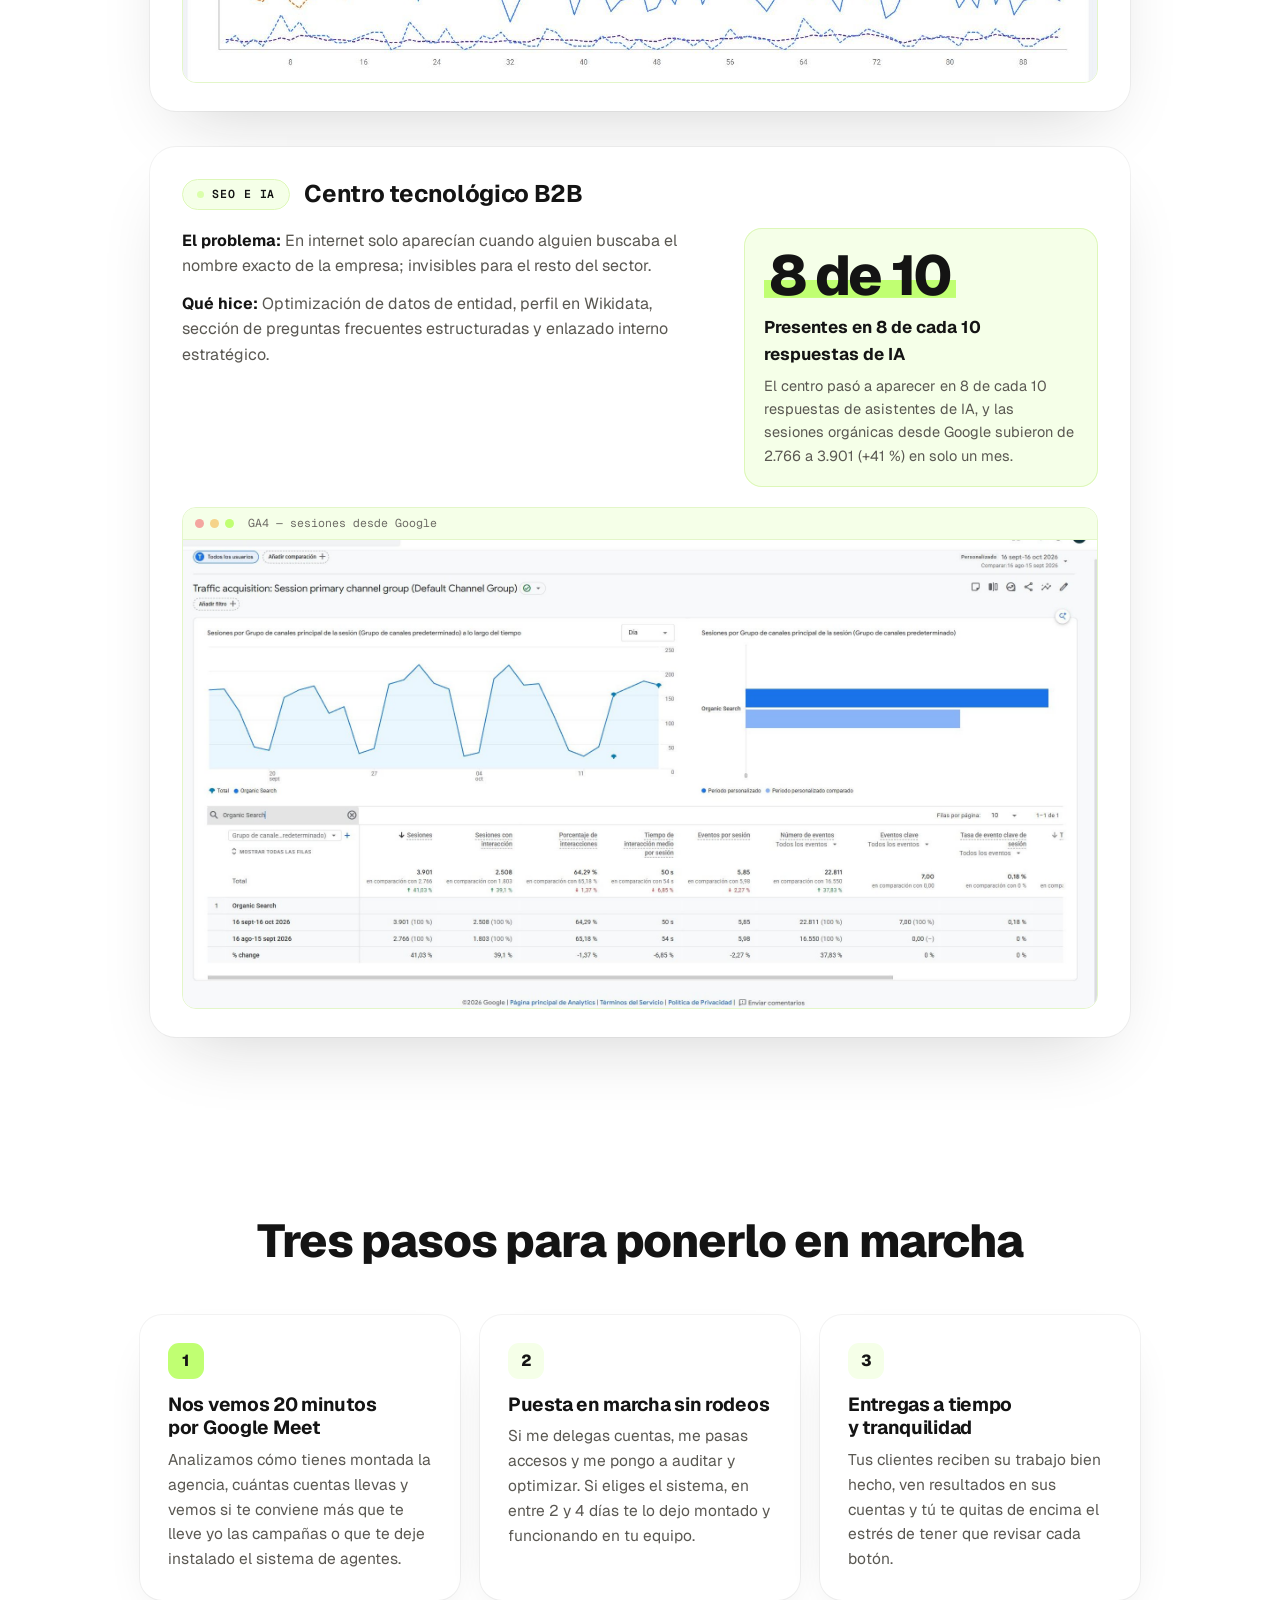
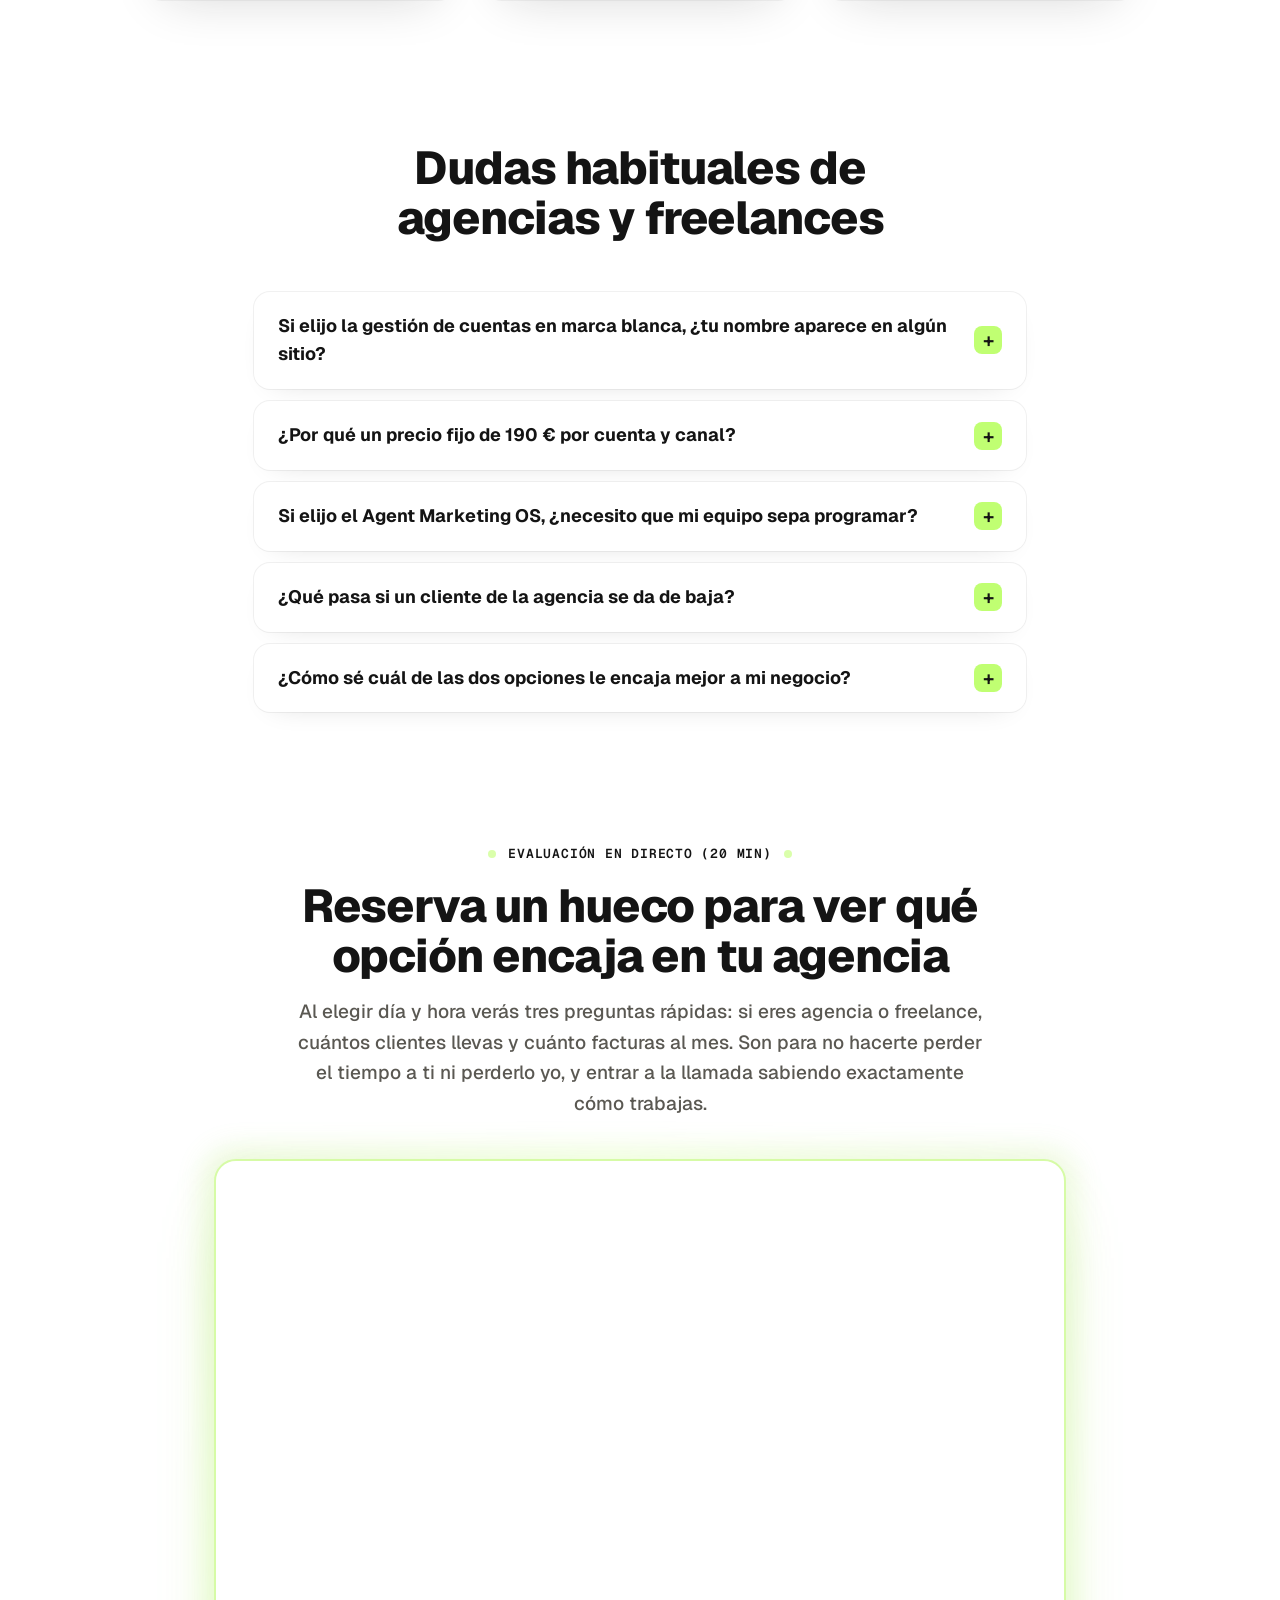
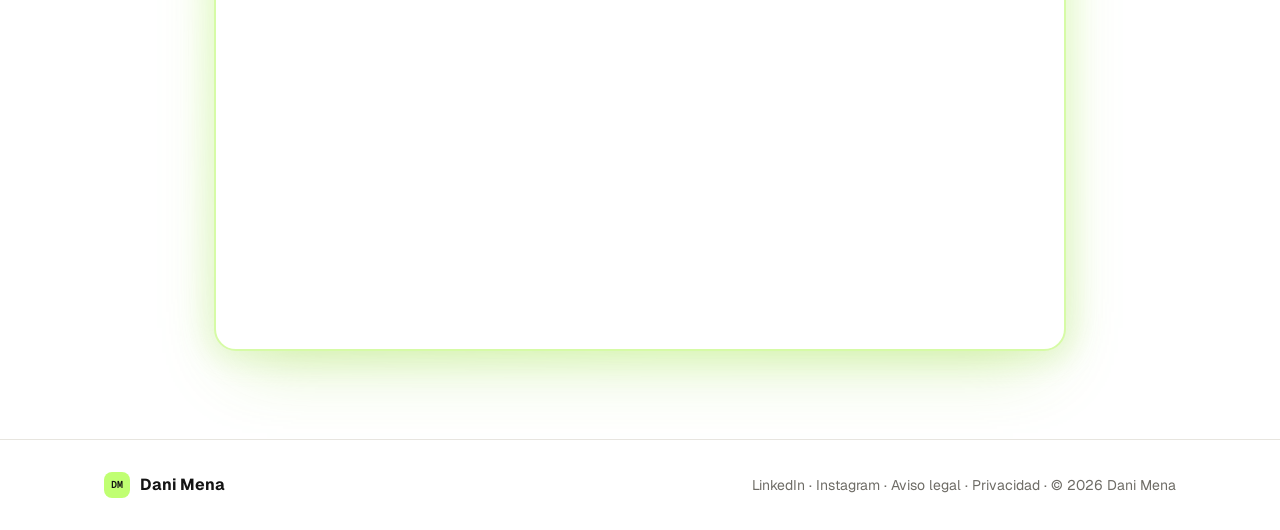
==== commit b436a59a: "Reserva: tres preguntas (sin la de invertir) Co-Authored-By: Claude Opus 5.5 <noreply@anthropic.com>" ====
--- a/index.html
+++ b/index.html
@@ -215,7 +215,7 @@
     <div class="wrap center">
       <p class="dot-label"><i aria-hidden="true"></i>Evaluación en directo (20 min)<i aria-hidden="true"></i></p>
       <h2>Reserva un hueco para ver qué opción encaja en tu agencia</h2>
-      <p class="lead">Al elegir día y hora verás cuatro preguntas rápidas: si eres agencia o freelance, cuántos clientes llevas, cuánto facturas al mes y si estás en posición de invertir si la solución te encaja. Son para no hacerte perder el tiempo a ti ni perderlo yo, y entrar a la llamada sabiendo exactamente cómo trabajas.</p>
+      <p class="lead">Al elegir día y hora verás tres preguntas rápidas: si eres agencia o freelance, cuántos clientes llevas y cuánto facturas al mes. Son para no hacerte perder el tiempo a ti ni perderlo yo, y entrar a la llamada sabiendo exactamente cómo trabajas.</p>
     </div>
     <div class="wrap calendar-wrap">
       <div class="calendar">
